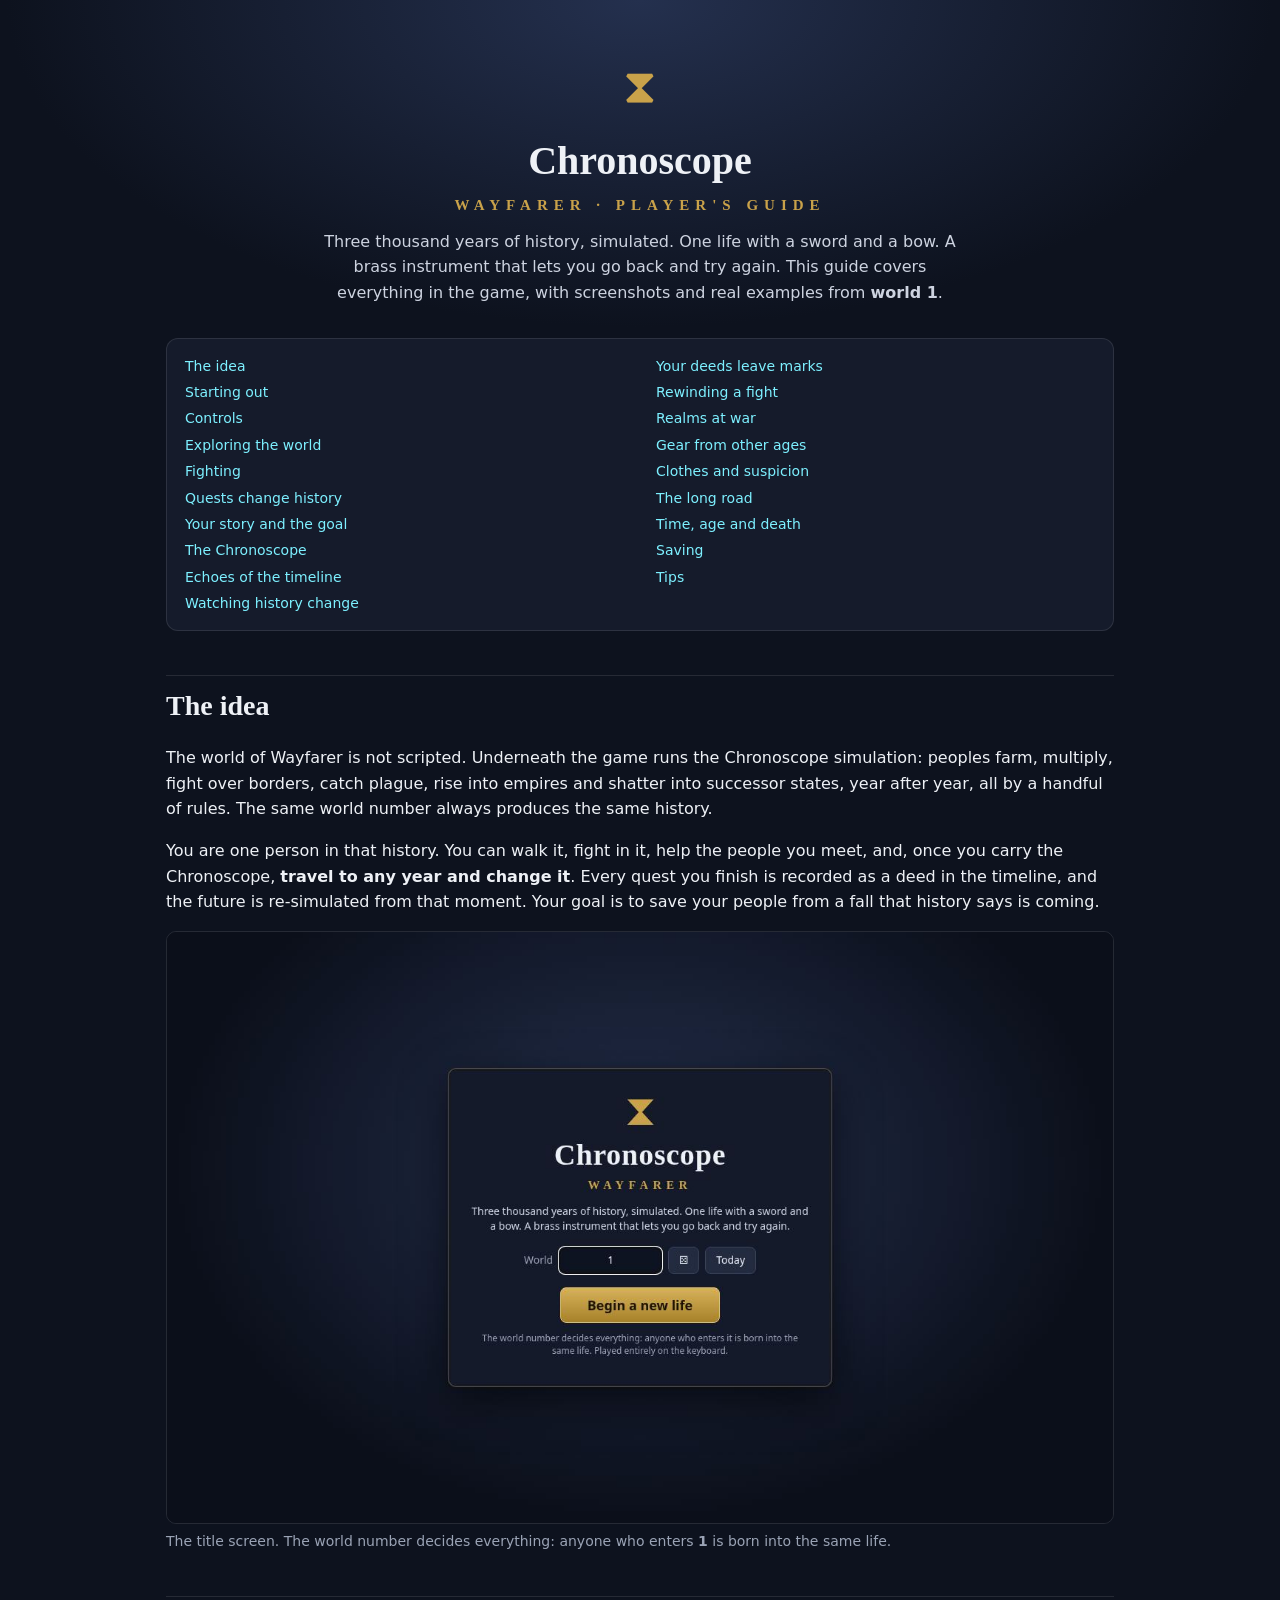
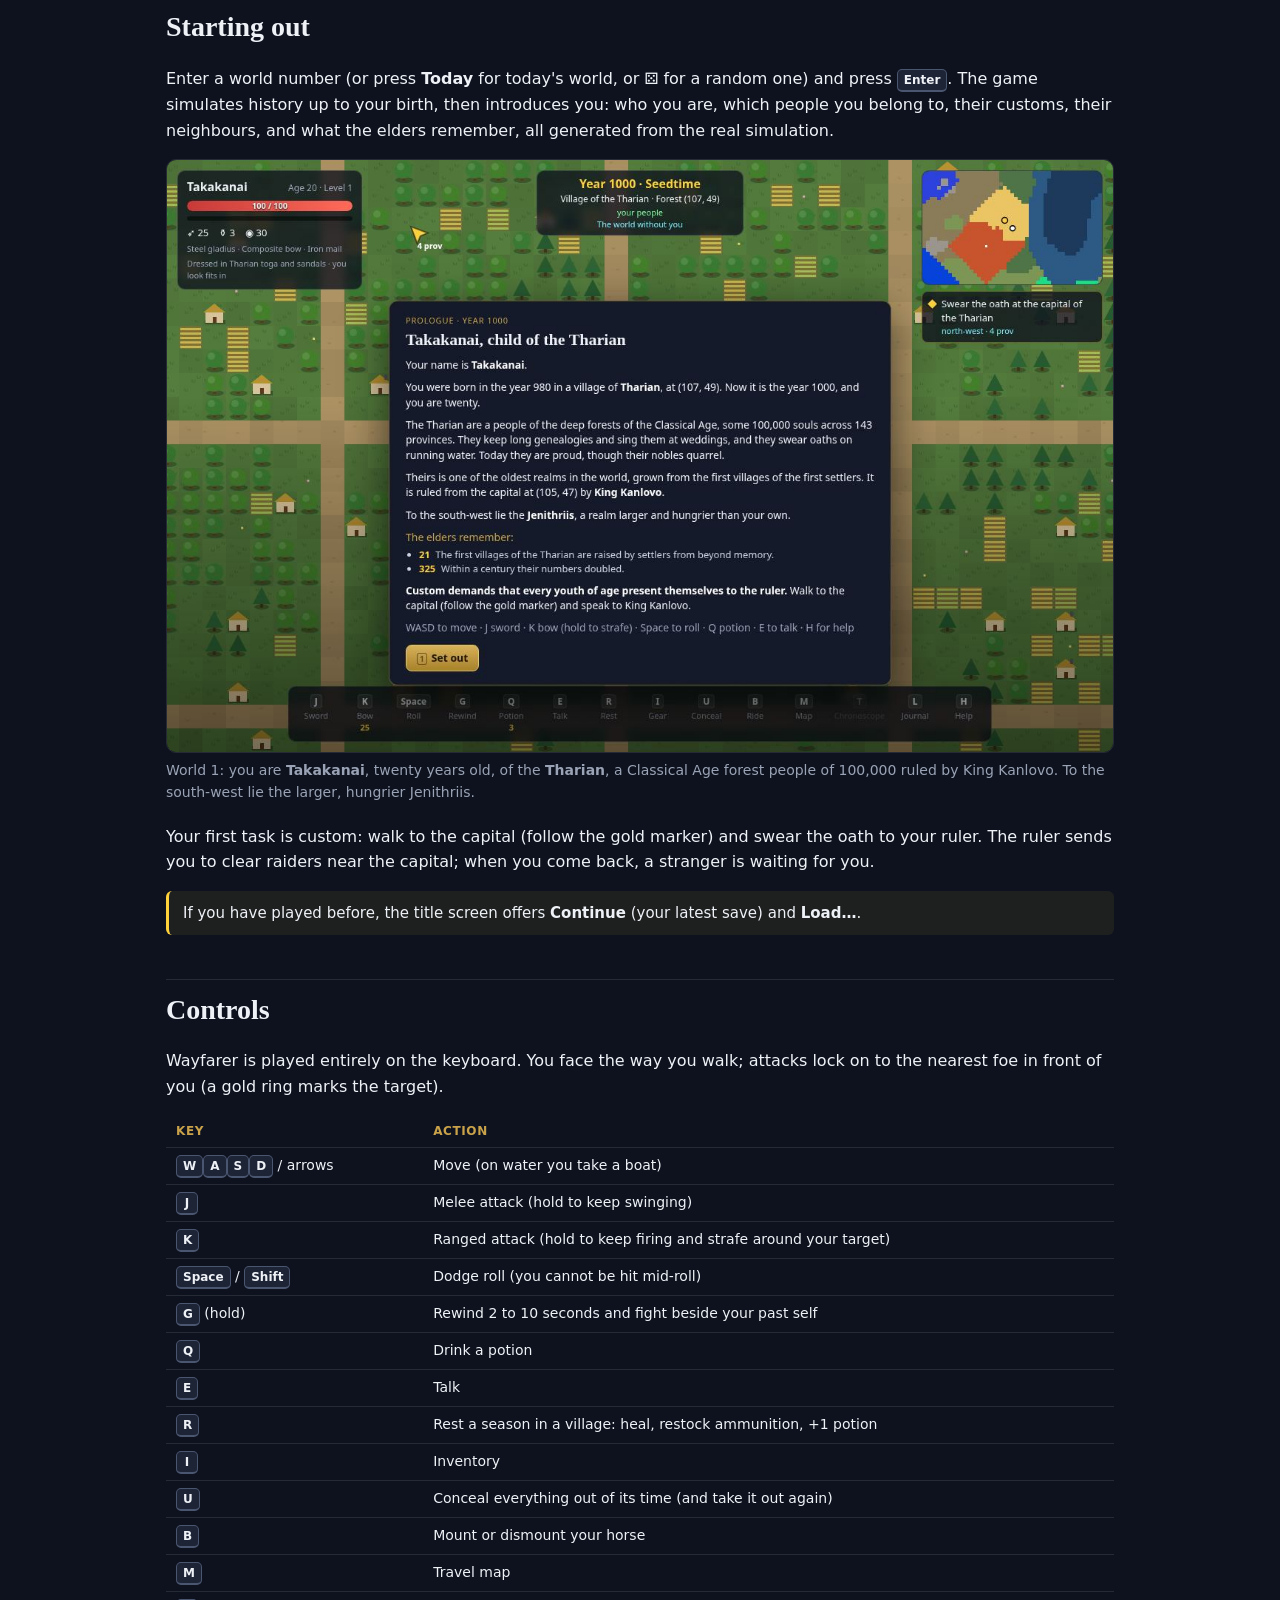
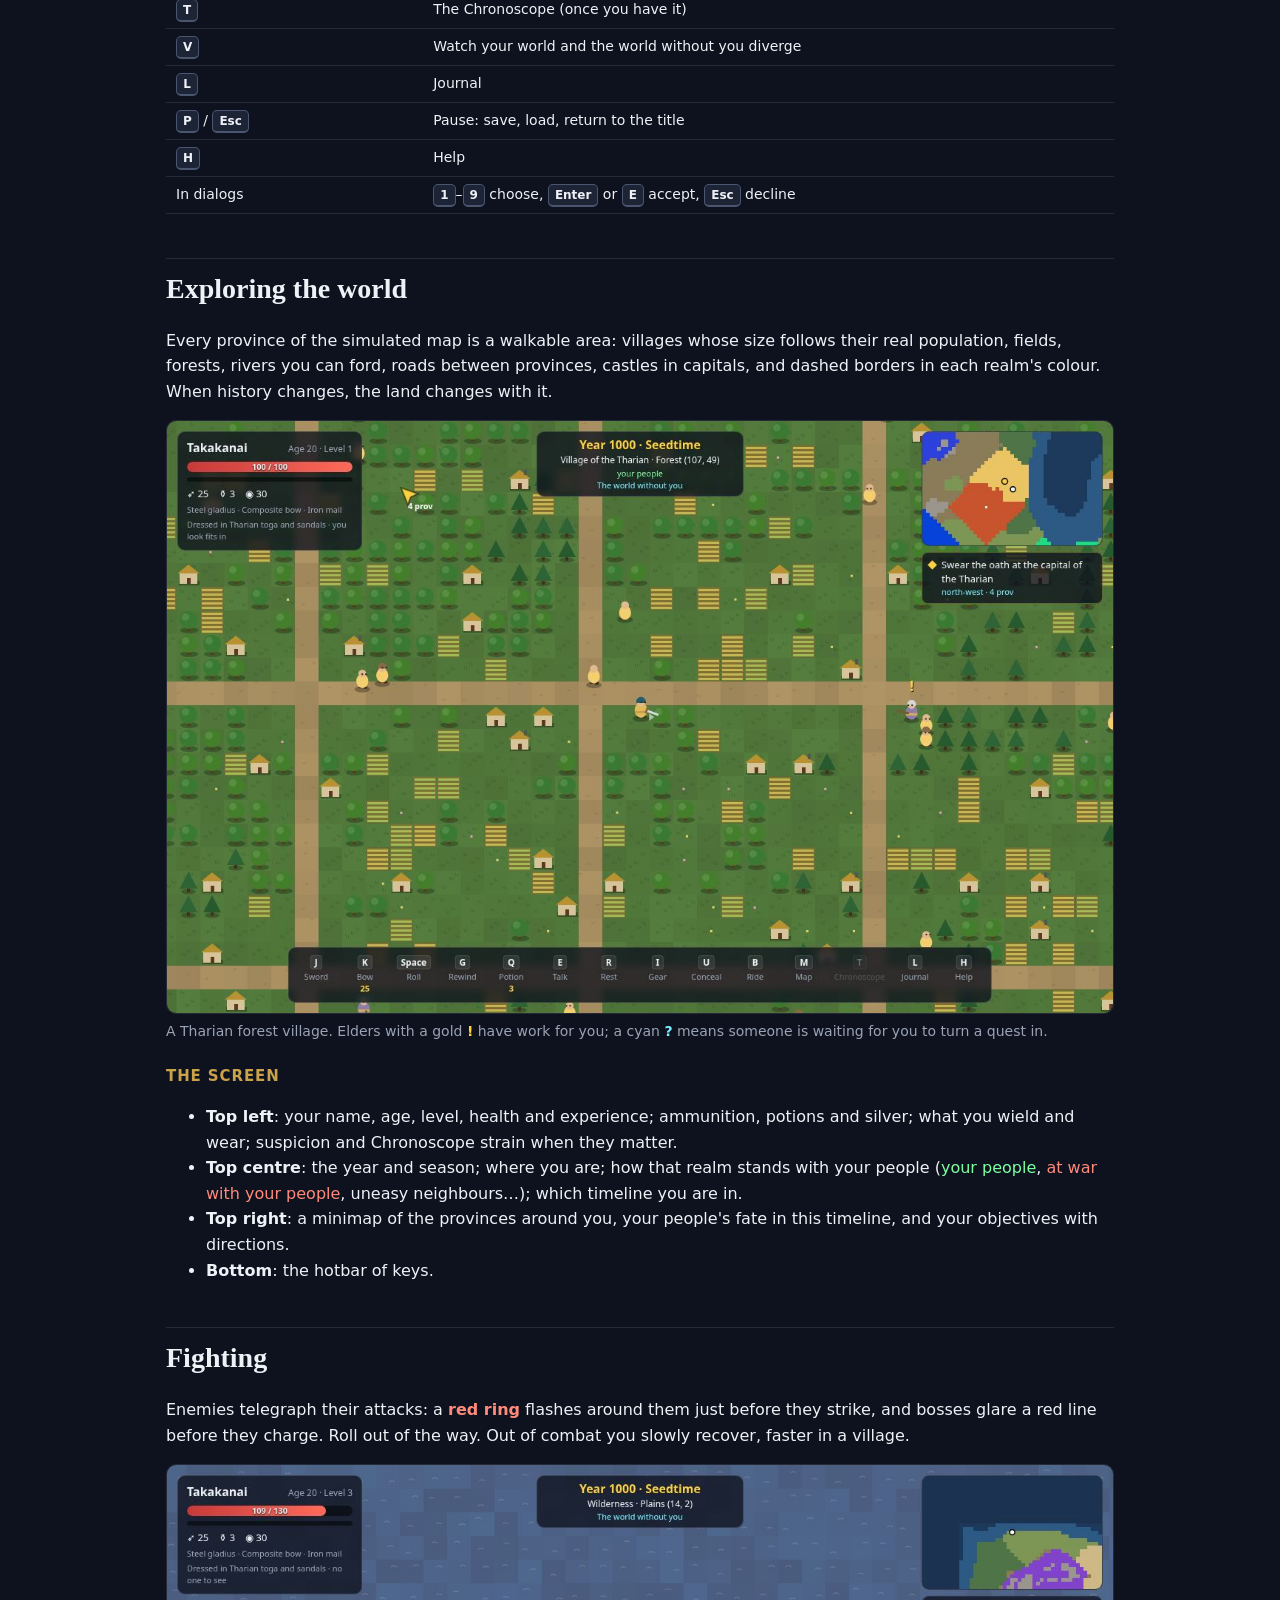
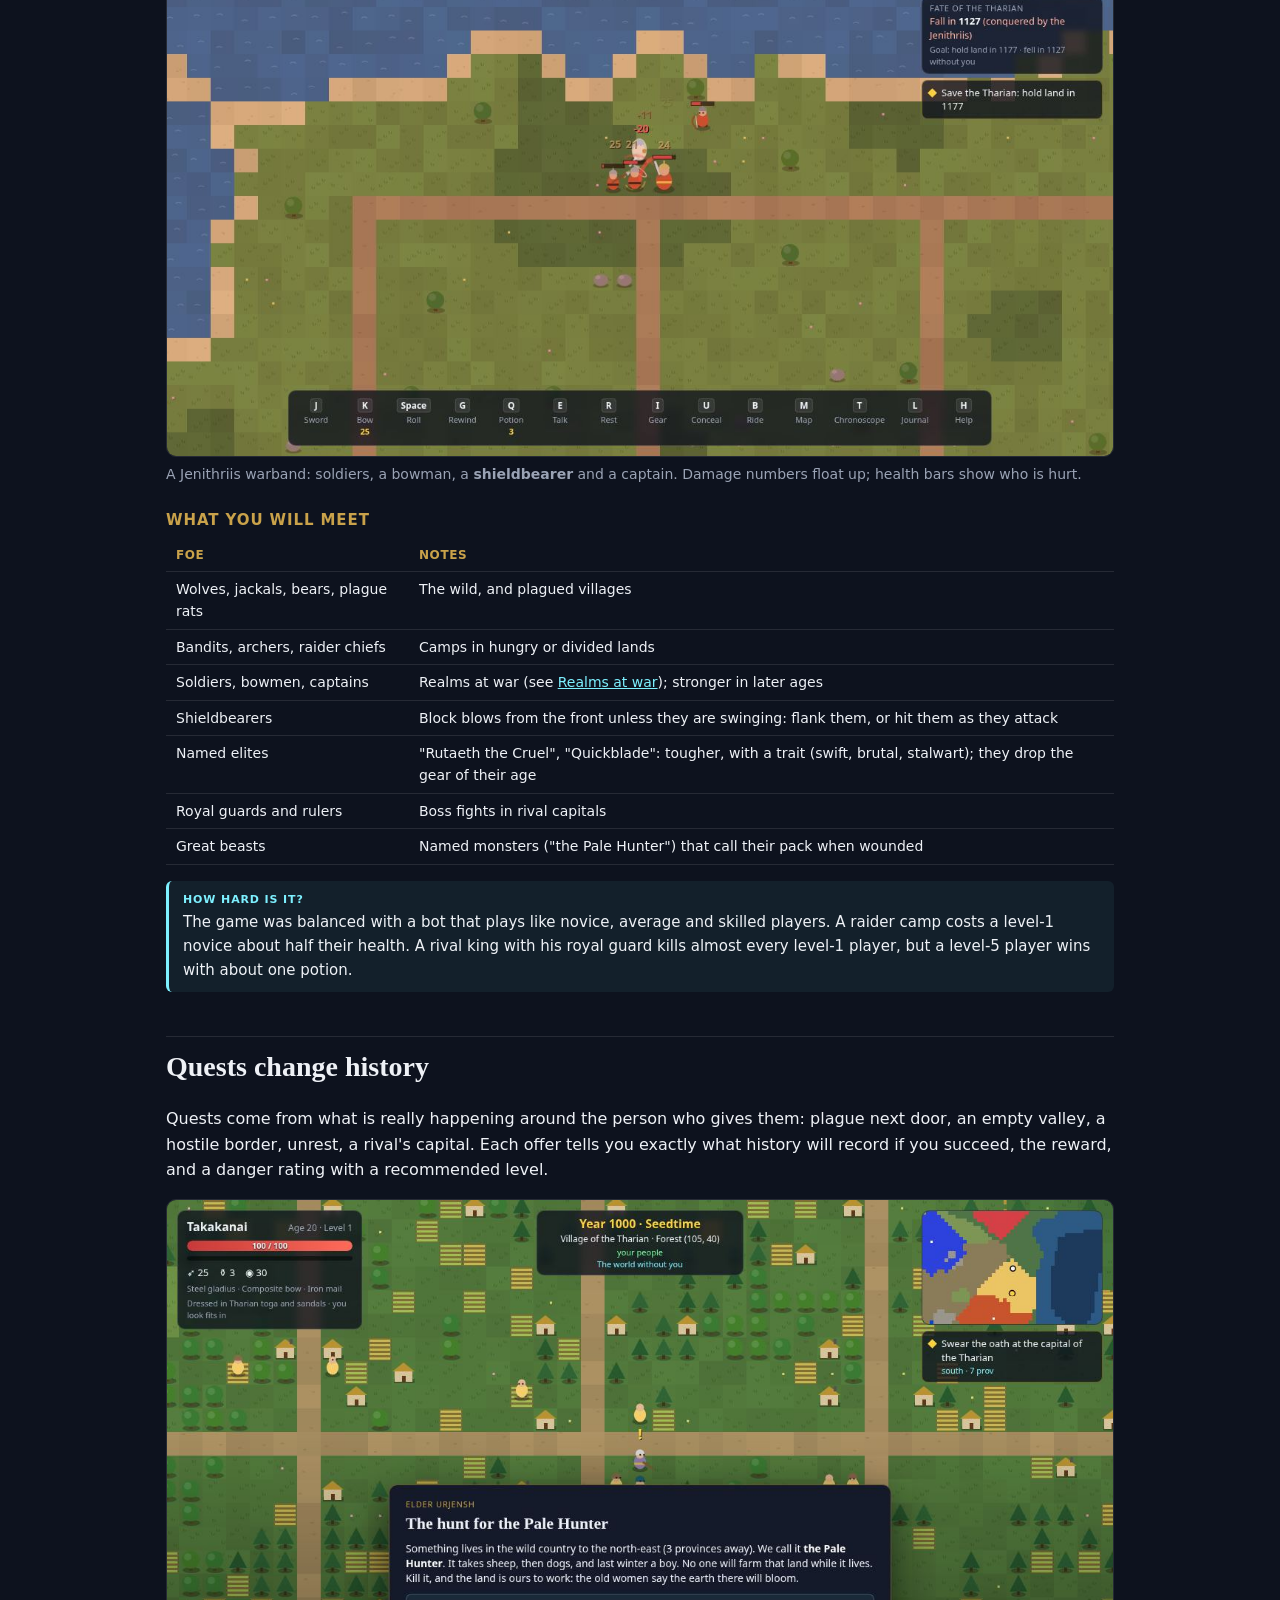
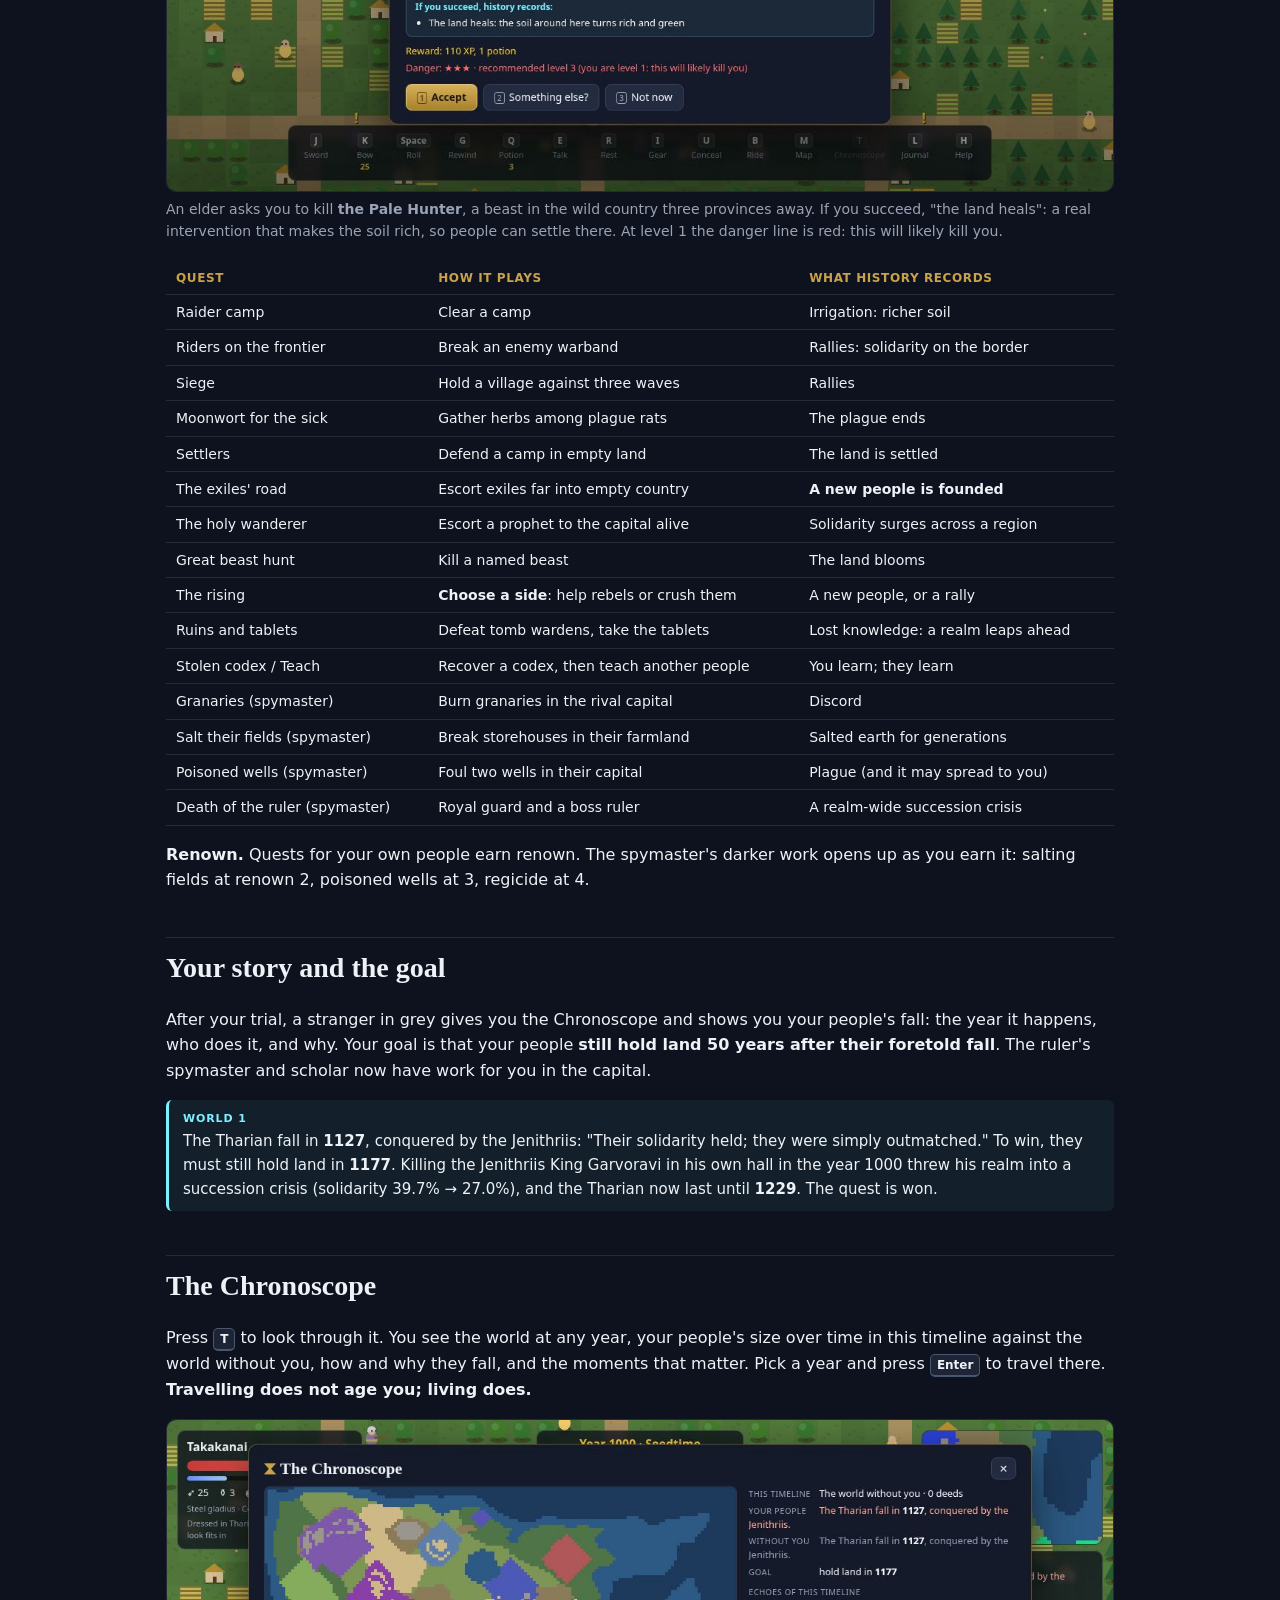
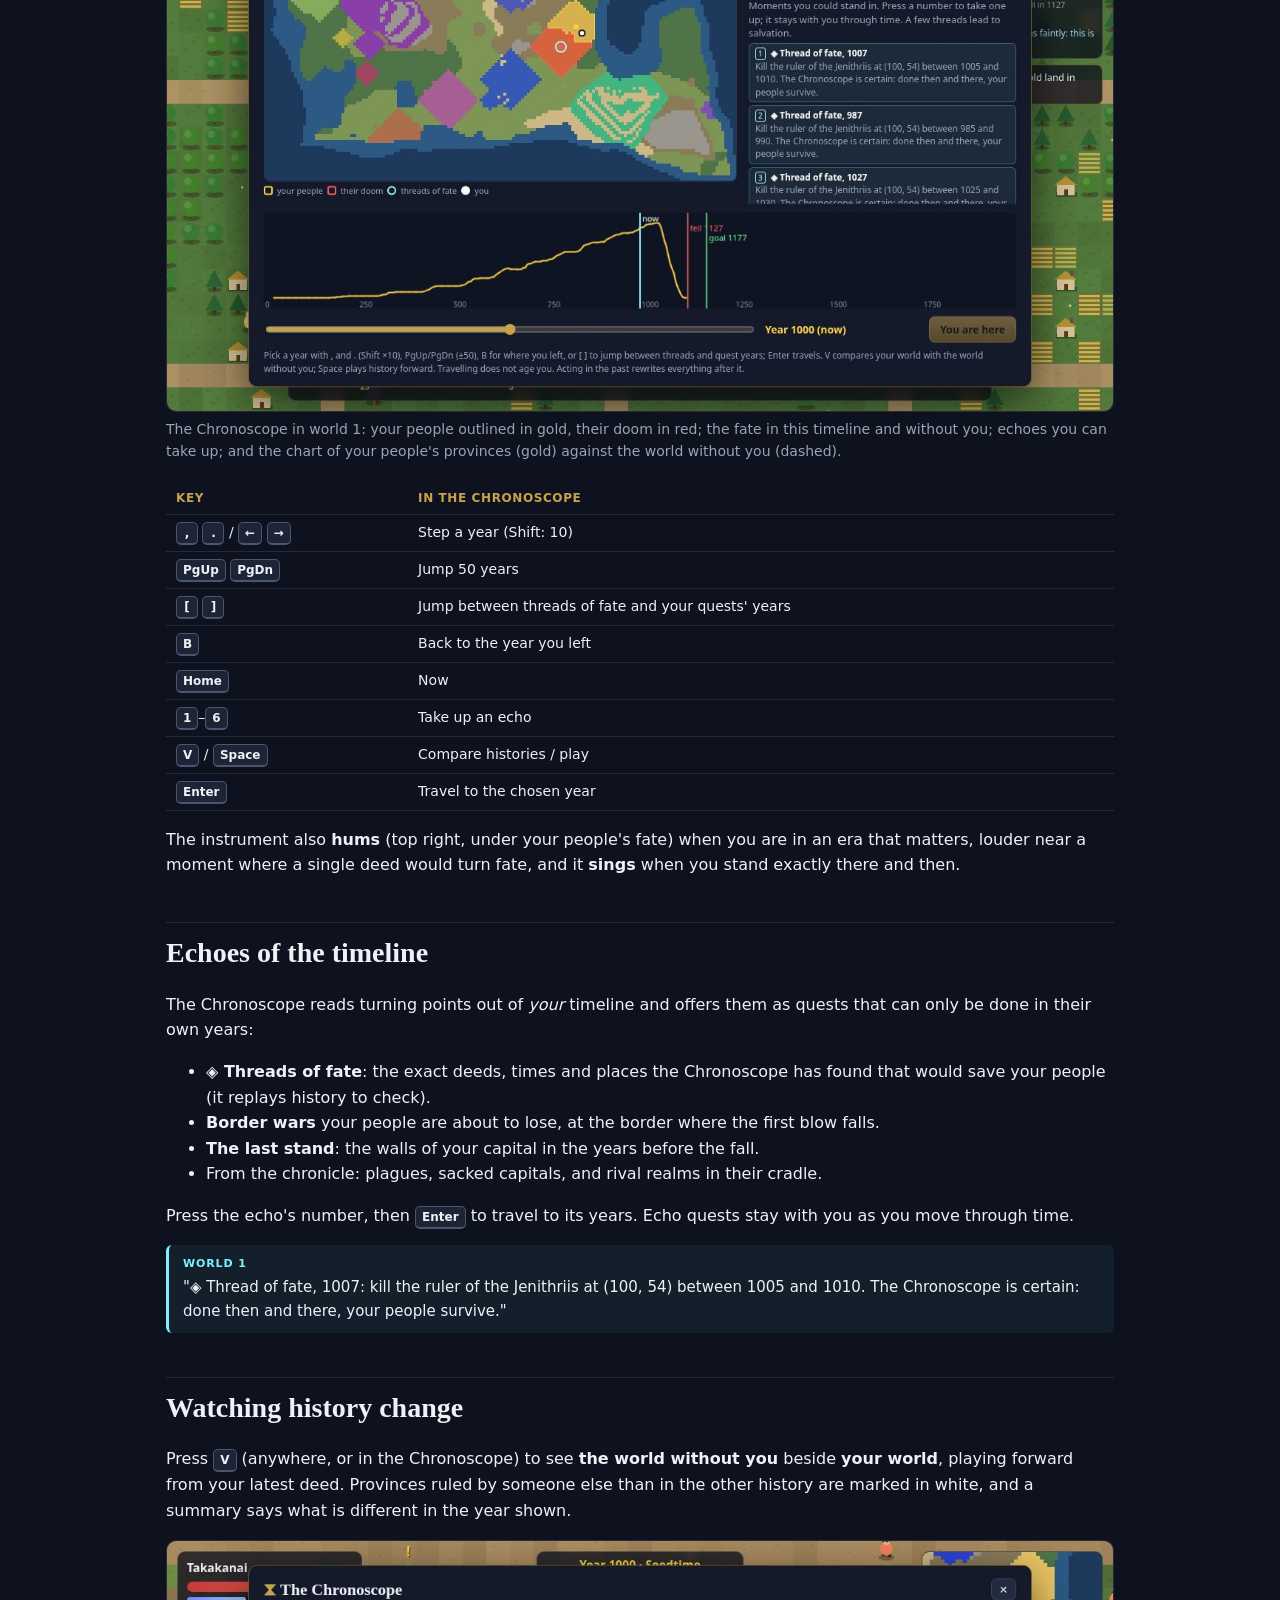
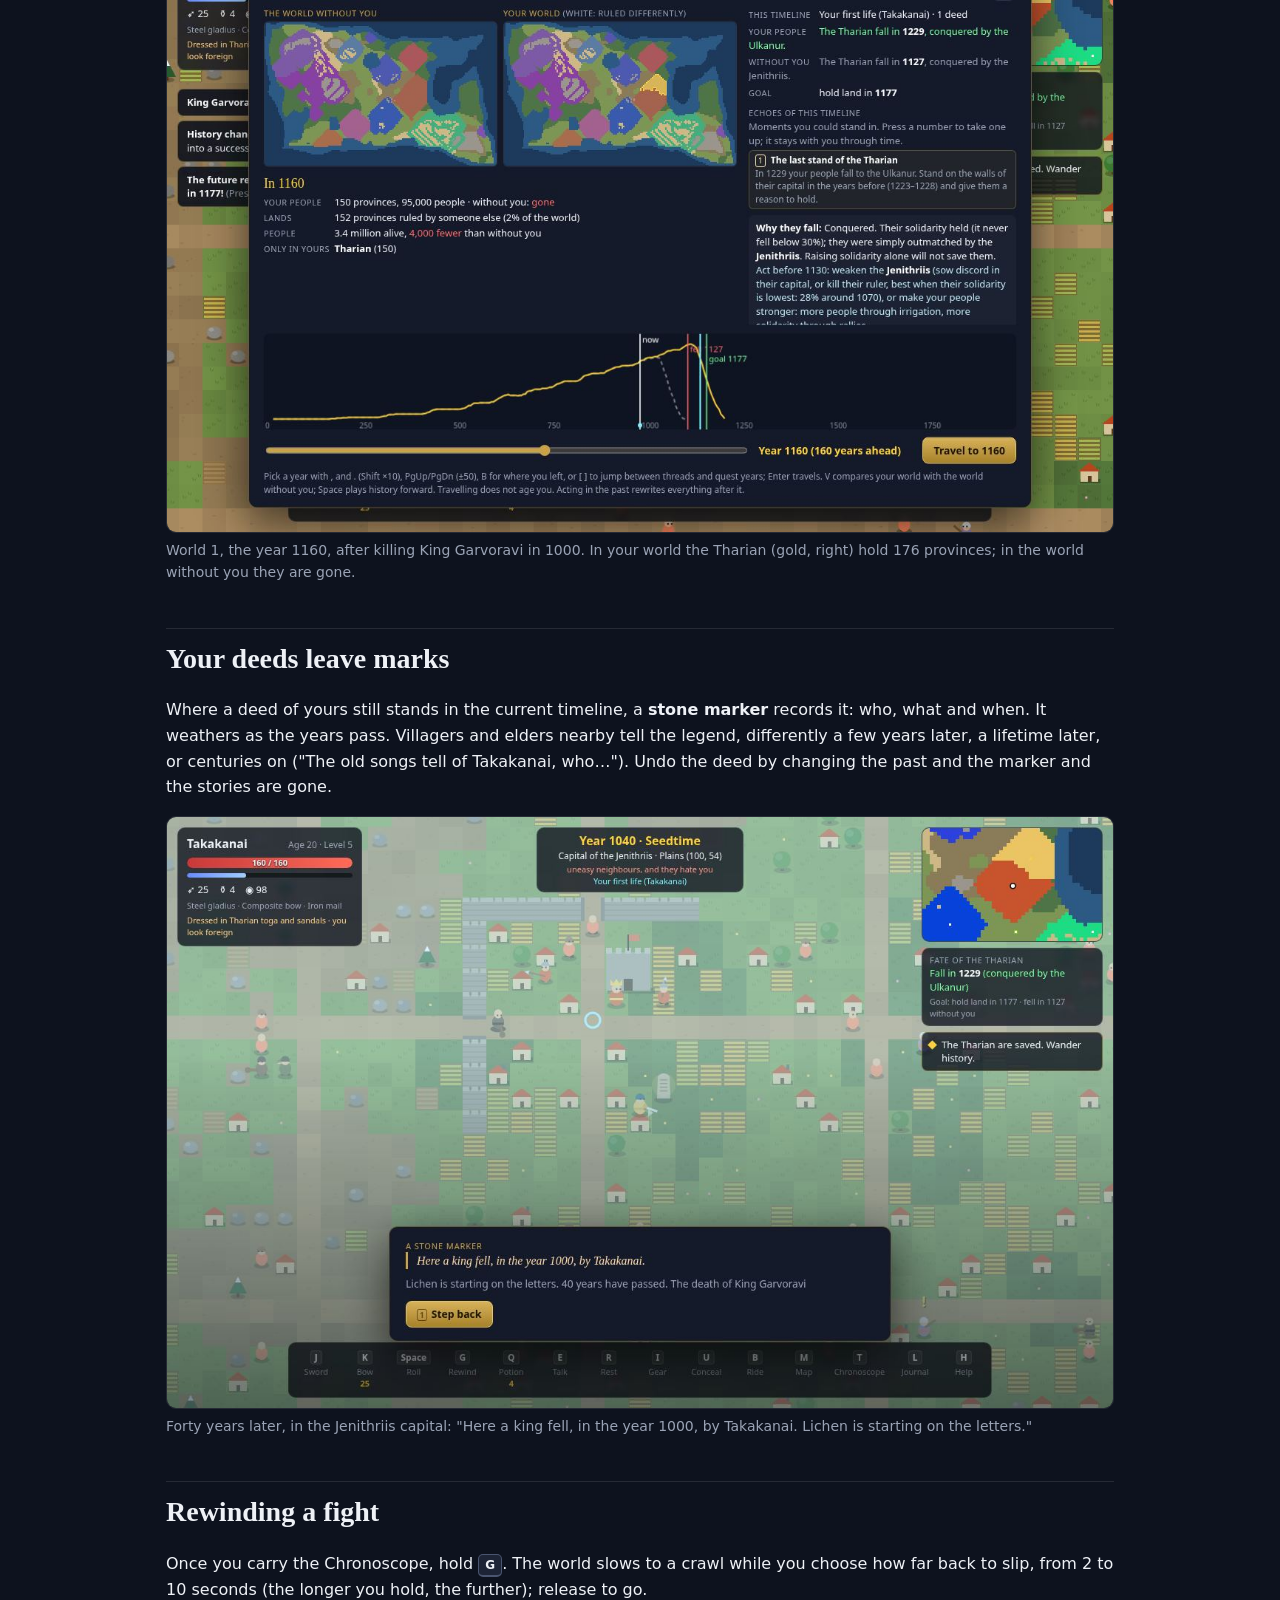
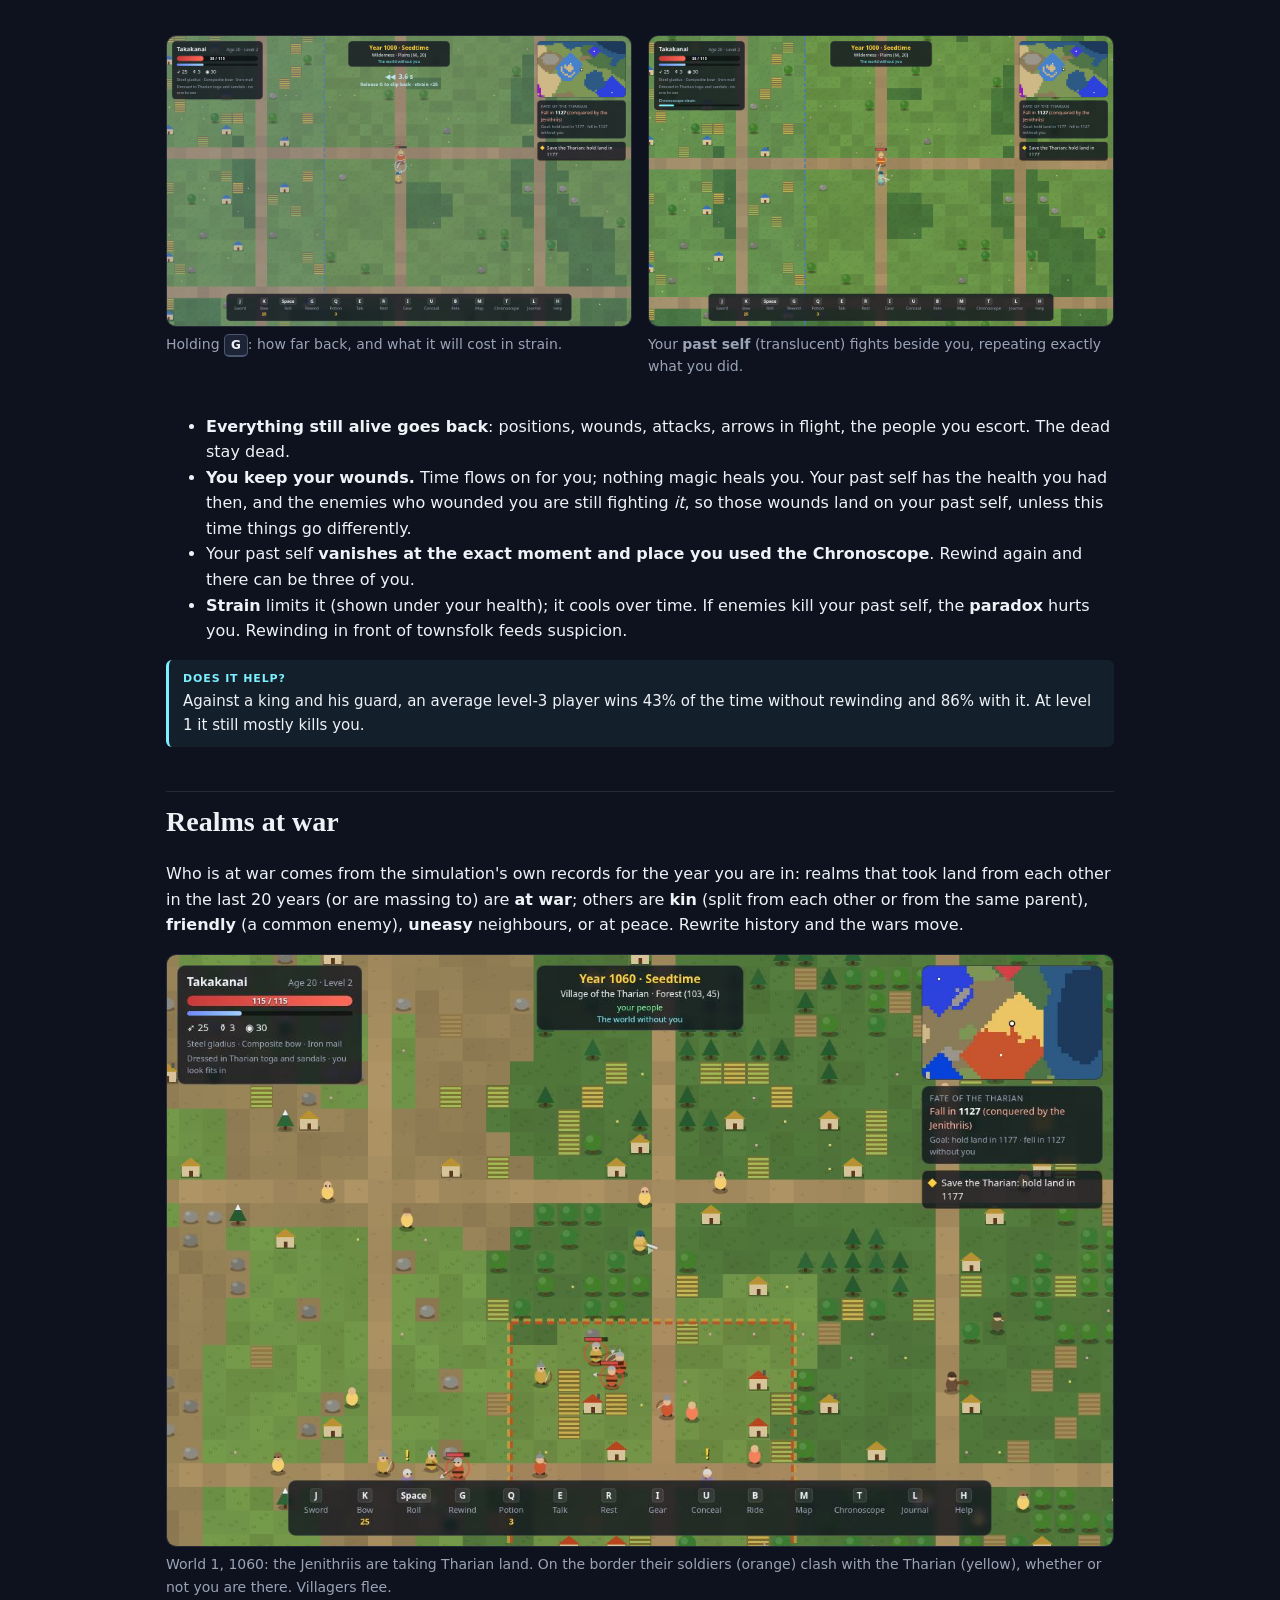
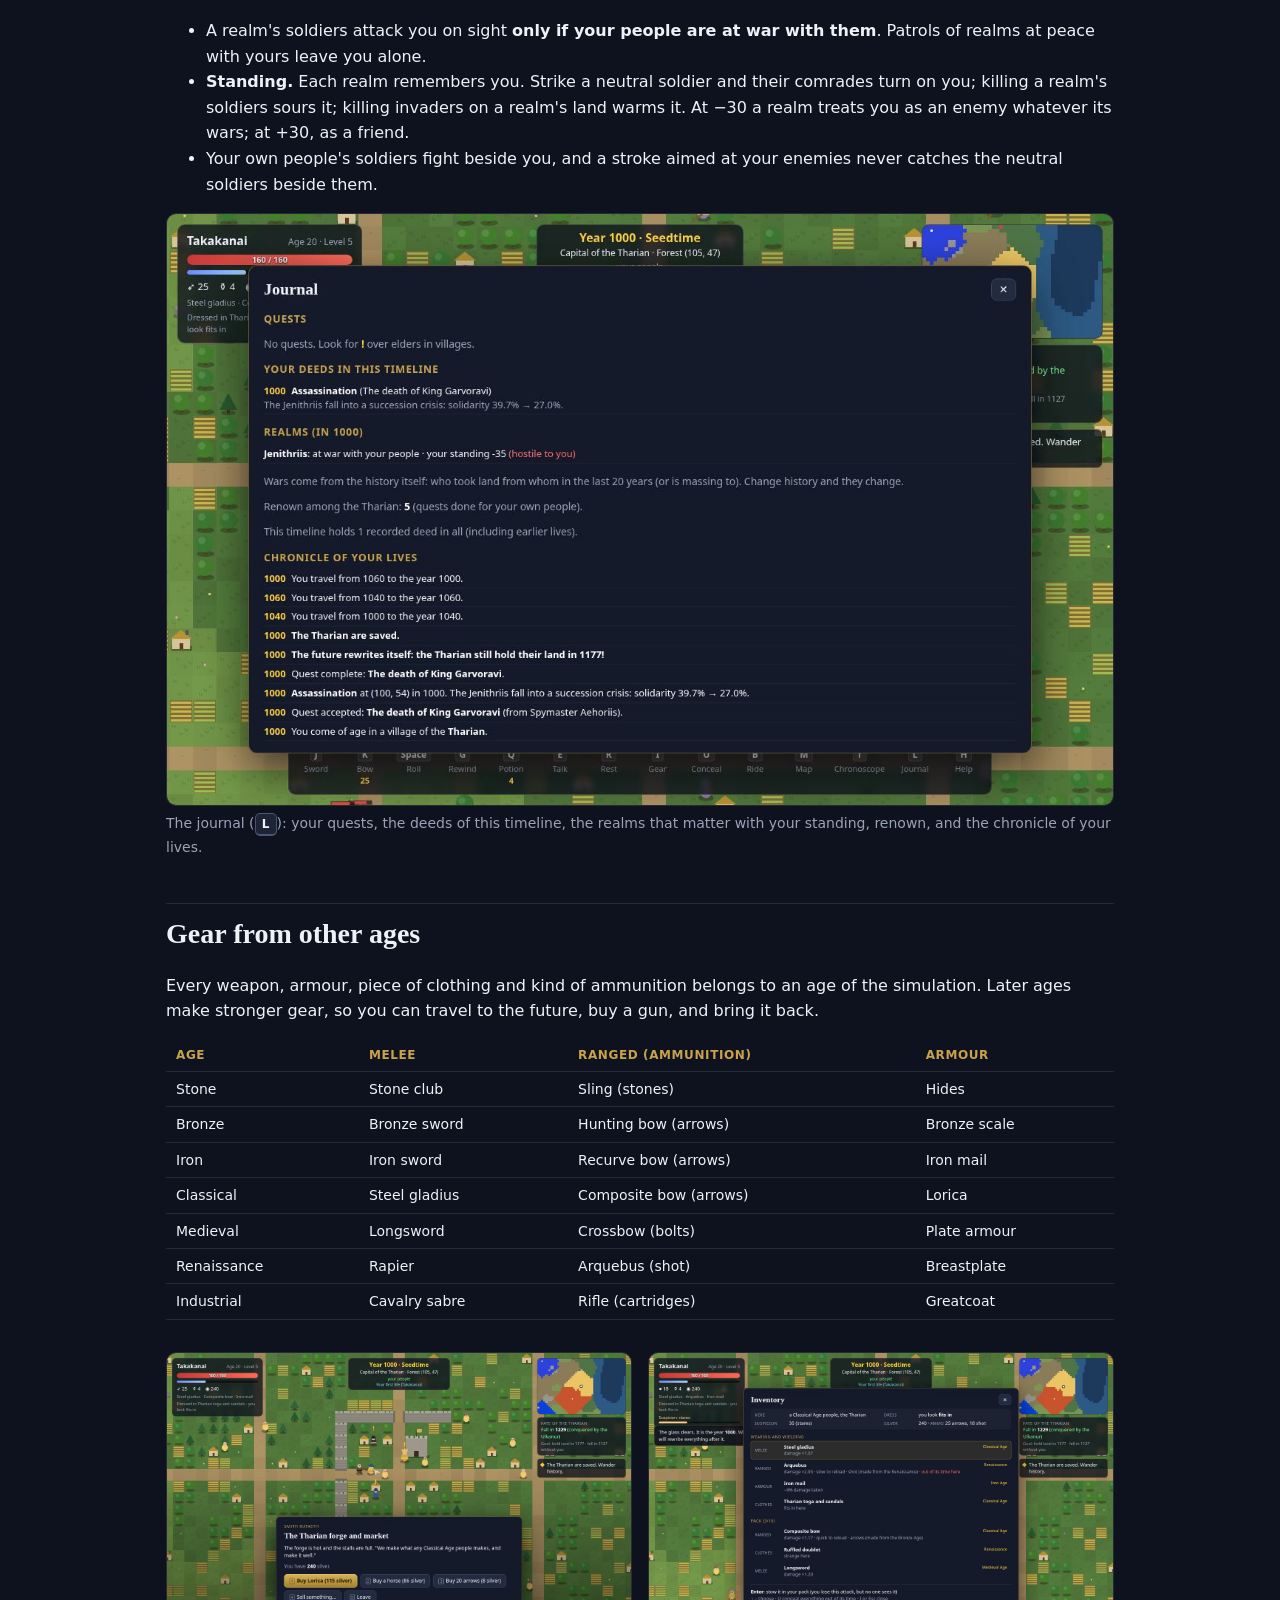
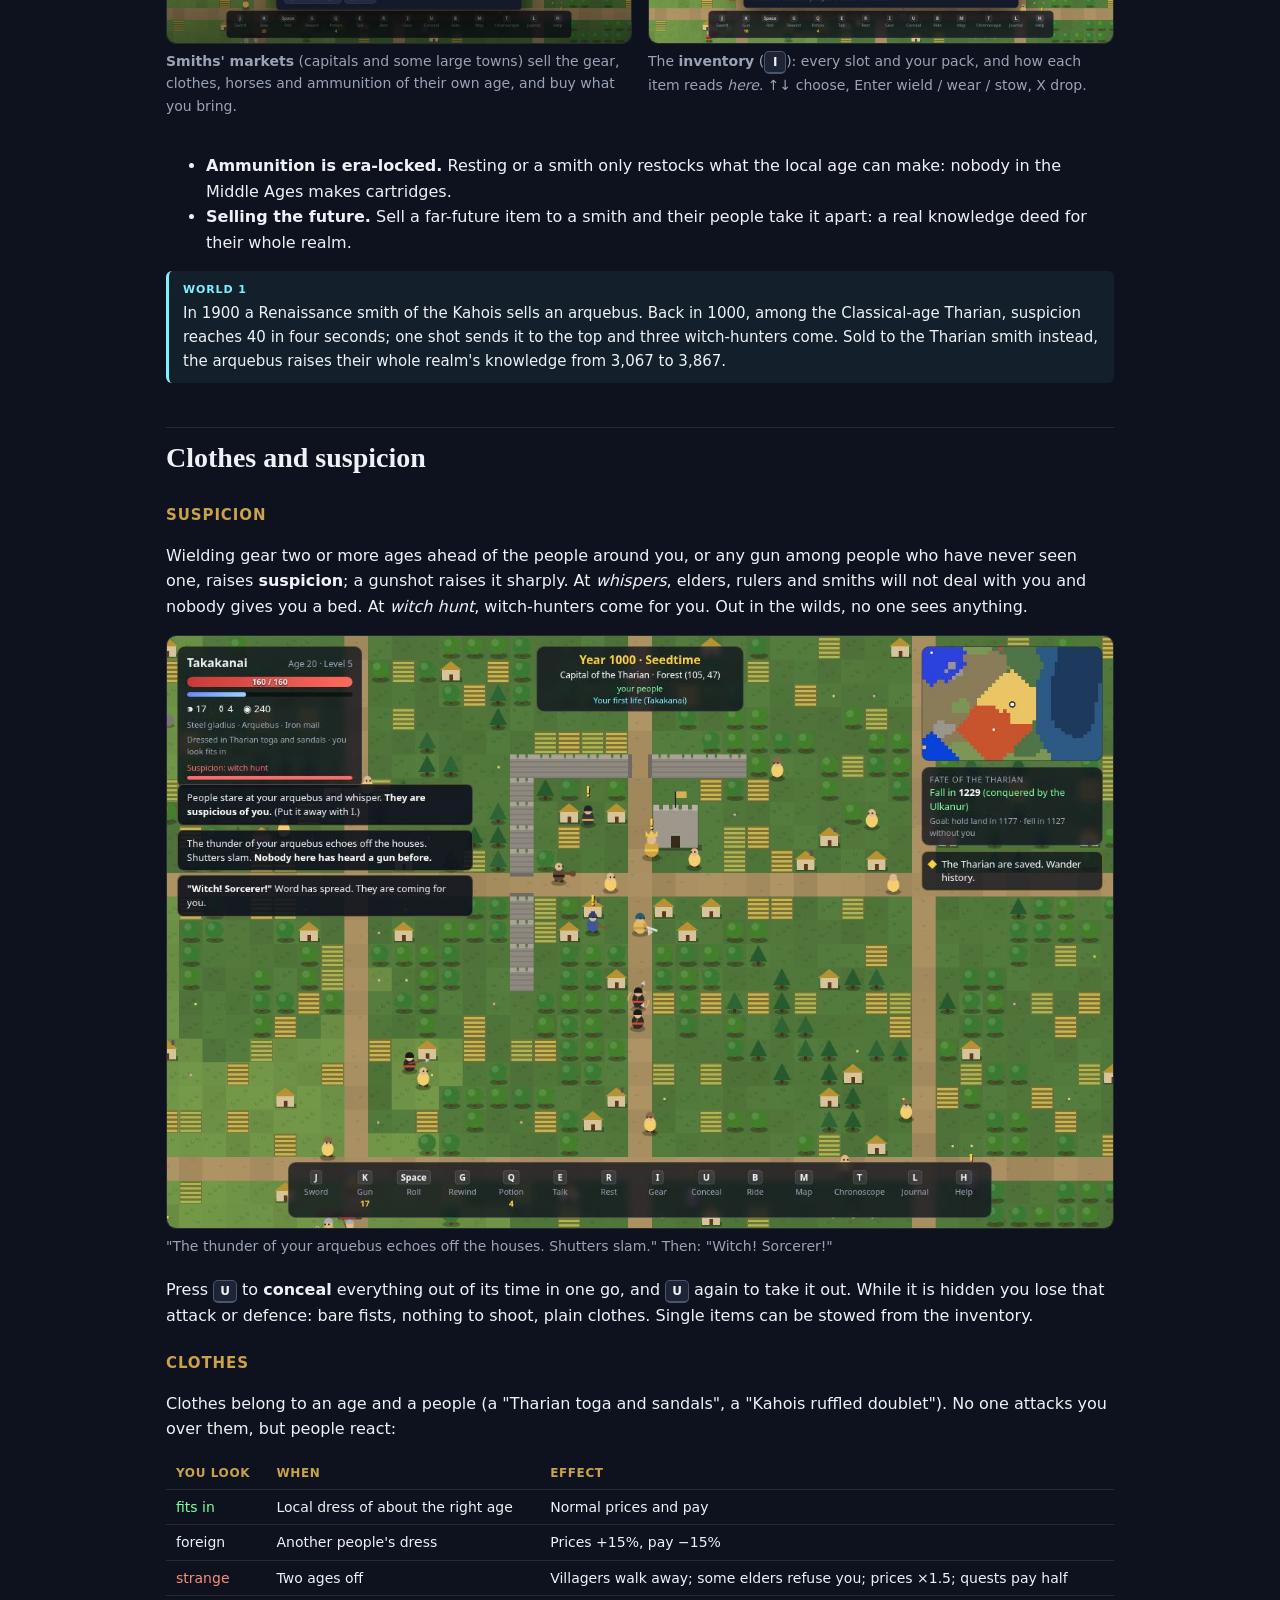
==== guide.html @ bd51c3b7 "Add an illustrated player's guide guide.html covers everything in the game: controls, exploring, com" ====
<!doctype html>
<html lang="en">
<head>
  <meta charset="utf-8">
  <meta name="viewport" content="width=device-width, initial-scale=1">
  <title>Wayfarer Player's Guide</title>
  <meta name="description" content="How to play Chronoscope: Wayfarer, an action RPG in a simulated history you can travel through and rewrite.">
  <style>
    :root { --ink: #eef1f6; --muted: #9aa3b5; --gold: #ffd23c; --accent: #c9a24a; --cyan: #7df0ff; --red: #ff8a7a; --green: #7dffa0; --bg: #0d121e; --card: #151b2b; --line: rgba(255, 255, 255, 0.1); }
    * { box-sizing: border-box; }
    body { margin: 0; background: var(--bg); color: var(--ink); font: 16px/1.6 system-ui, -apple-system, "Segoe UI", sans-serif; }
    a { color: var(--cyan); }
    header.hero { padding: 48px 16px 24px; text-align: center; background: radial-gradient(ellipse at 50% 0%, #24304e 0%, var(--bg) 70%); }
    header.hero .glyph { font-size: 48px; color: var(--accent); }
    header.hero h1 { font-family: Georgia, serif; font-size: 40px; margin: 4px 0; }
    header.hero h1 span { display: block; font-size: 15px; letter-spacing: 0.4em; text-transform: uppercase; color: var(--accent); }
    header.hero p { max-width: 640px; margin: 12px auto 0; color: #cdd3e0; }
    .wrap { max-width: 980px; margin: 0 auto; padding: 0 16px 64px; }
    nav.toc { background: var(--card); border: 1px solid var(--line); border-radius: 12px; padding: 14px 18px; margin: 8px 0 28px; columns: 2; column-gap: 32px; font-size: 14px; }
    nav.toc a { display: block; padding: 2px 0; text-decoration: none; }
    nav.toc a:hover { text-decoration: underline; }
    h2 { font-family: Georgia, serif; font-size: 28px; margin: 44px 0 8px; padding-top: 8px; border-top: 1px solid var(--line); }
    h3 { color: var(--accent); font-size: 15px; text-transform: uppercase; letter-spacing: 0.06em; margin: 22px 0 6px; }
    figure { margin: 16px 0 20px; }
    figure img { display: block; width: 100%; height: auto; border-radius: 10px; border: 1px solid var(--line); }
    figcaption { font-size: 14px; color: var(--muted); margin-top: 6px; }
    .two { display: grid; grid-template-columns: 1fr 1fr; gap: 16px; }
    table { border-collapse: collapse; width: 100%; font-size: 14px; margin: 8px 0 16px; }
    th, td { text-align: left; padding: 6px 10px; border-bottom: 1px solid var(--line); vertical-align: top; }
    th { color: var(--accent); font-weight: 600; font-size: 12px; text-transform: uppercase; letter-spacing: 0.05em; }
    kbd { display: inline-block; min-width: 22px; padding: 1px 6px; border: 1px solid #4a5570; border-bottom-width: 2px; border-radius: 5px; background: #1d2436; font: 600 12px/1.5 system-ui, sans-serif; text-align: center; color: var(--ink); }
    .example { background: rgba(125, 240, 255, 0.06); border-left: 3px solid var(--cyan); border-radius: 6px; padding: 10px 14px; margin: 14px 0; font-size: 15px; }
    .example b.k { color: var(--cyan); text-transform: uppercase; font-size: 11px; letter-spacing: 0.08em; display: block; margin-bottom: 2px; }
    .tip { background: rgba(255, 210, 60, 0.07); border-left: 3px solid var(--gold); border-radius: 6px; padding: 10px 14px; margin: 14px 0; font-size: 15px; }
    .warn { background: rgba(255, 138, 122, 0.08); border-left: 3px solid var(--red); border-radius: 6px; padding: 10px 14px; margin: 14px 0; font-size: 15px; }
    .muted { color: var(--muted); }
    .pill { display: inline-block; padding: 0 8px; border-radius: 999px; font-size: 12px; border: 1px solid var(--line); }
    .good { color: var(--green); } .bad { color: var(--red); } .gold { color: var(--gold); }
    footer { text-align: center; color: var(--muted); font-size: 13px; padding: 24px 16px 40px; }
    @media (max-width: 720px) {
      nav.toc { columns: 1; }
      .two { grid-template-columns: 1fr; }
      header.hero h1 { font-size: 32px; }
      table { display: block; overflow-x: auto; }
    }
  </style>
</head>
<body>
  <header class="hero">
    <div class="glyph">⧗</div>
    <h1>Chronoscope<span>Wayfarer · Player's Guide</span></h1>
    <p>Three thousand years of history, simulated. One life with a sword and a bow. A brass instrument that lets you go back and try again. This guide covers everything in the game, with screenshots and real examples from <b>world 1</b>.</p>
  </header>

  <div class="wrap">
    <nav class="toc" aria-label="Contents">
      <a href="#idea">The idea</a>
      <a href="#start">Starting out</a>
      <a href="#controls">Controls</a>
      <a href="#world">Exploring the world</a>
      <a href="#combat">Fighting</a>
      <a href="#quests">Quests change history</a>
      <a href="#story">Your story and the goal</a>
      <a href="#scope">The Chronoscope</a>
      <a href="#echoes">Echoes of the timeline</a>
      <a href="#compare">Watching history change</a>
      <a href="#marks">Your deeds leave marks</a>
      <a href="#rewind">Rewinding a fight</a>
      <a href="#realms">Realms at war</a>
      <a href="#gear">Gear from other ages</a>
      <a href="#dress">Clothes and suspicion</a>
      <a href="#travel">The long road</a>
      <a href="#time">Time, age and death</a>
      <a href="#saving">Saving</a>
      <a href="#tips">Tips</a>
    </nav>

    <section id="idea">
      <h2>The idea</h2>
      <p>The world of Wayfarer is not scripted. Underneath the game runs the Chronoscope simulation: peoples farm, multiply, fight over borders, catch plague, rise into empires and shatter into successor states, year after year, all by a handful of rules. The same world number always produces the same history.</p>
      <p>You are one person in that history. You can walk it, fight in it, help the people you meet, and, once you carry the Chronoscope, <b>travel to any year and change it</b>. Every quest you finish is recorded as a deed in the timeline, and the future is re-simulated from that moment. Your goal is to save your people from a fall that history says is coming.</p>
      <figure><img src="guide/title.jpg" alt="The title screen with a world number box and a Begin button" loading="lazy"><figcaption>The title screen. The world number decides everything: anyone who enters <b>1</b> is born into the same life.</figcaption></figure>
    </section>

    <section id="start">
      <h2>Starting out</h2>
      <p>Enter a world number (or press <b>Today</b> for today's world, or ⚄ for a random one) and press <kbd>Enter</kbd>. The game simulates history up to your birth, then introduces you: who you are, which people you belong to, their customs, their neighbours, and what the elders remember, all generated from the real simulation.</p>
      <figure><img src="guide/prologue.jpg" alt="The prologue dialog: Takakanai, child of the Tharian" loading="lazy"><figcaption>World 1: you are <b>Takakanai</b>, twenty years old, of the <b>Tharian</b>, a Classical Age forest people of 100,000 ruled by King Kanlovo. To the south-west lie the larger, hungrier Jenithriis.</figcaption></figure>
      <p>Your first task is custom: walk to the capital (follow the gold marker) and swear the oath to your ruler. The ruler sends you to clear raiders near the capital; when you come back, a stranger is waiting for you.</p>
      <div class="tip">If you have played before, the title screen offers <b>Continue</b> (your latest save) and <b>Load…</b>.</div>
    </section>

    <section id="controls">
      <h2>Controls</h2>
      <p>Wayfarer is played entirely on the keyboard. You face the way you walk; attacks lock on to the nearest foe in front of you (a gold ring marks the target).</p>
      <table>
        <tr><th>Key</th><th>Action</th></tr>
        <tr><td><kbd>W</kbd><kbd>A</kbd><kbd>S</kbd><kbd>D</kbd> / arrows</td><td>Move (on water you take a boat)</td></tr>
        <tr><td><kbd>J</kbd></td><td>Melee attack (hold to keep swinging)</td></tr>
        <tr><td><kbd>K</kbd></td><td>Ranged attack (hold to keep firing and strafe around your target)</td></tr>
        <tr><td><kbd>Space</kbd> / <kbd>Shift</kbd></td><td>Dodge roll (you cannot be hit mid-roll)</td></tr>
        <tr><td><kbd>G</kbd> (hold)</td><td>Rewind 2 to 10 seconds and fight beside your past self</td></tr>
        <tr><td><kbd>Q</kbd></td><td>Drink a potion</td></tr>
        <tr><td><kbd>E</kbd></td><td>Talk</td></tr>
        <tr><td><kbd>R</kbd></td><td>Rest a season in a village: heal, restock ammunition, +1 potion</td></tr>
        <tr><td><kbd>I</kbd></td><td>Inventory</td></tr>
        <tr><td><kbd>U</kbd></td><td>Conceal everything out of its time (and take it out again)</td></tr>
        <tr><td><kbd>B</kbd></td><td>Mount or dismount your horse</td></tr>
        <tr><td><kbd>M</kbd></td><td>Travel map</td></tr>
        <tr><td><kbd>T</kbd></td><td>The Chronoscope (once you have it)</td></tr>
        <tr><td><kbd>V</kbd></td><td>Watch your world and the world without you diverge</td></tr>
        <tr><td><kbd>L</kbd></td><td>Journal</td></tr>
        <tr><td><kbd>P</kbd> / <kbd>Esc</kbd></td><td>Pause: save, load, return to the title</td></tr>
        <tr><td><kbd>H</kbd></td><td>Help</td></tr>
        <tr><td>In dialogs</td><td><kbd>1</kbd>–<kbd>9</kbd> choose, <kbd>Enter</kbd> or <kbd>E</kbd> accept, <kbd>Esc</kbd> decline</td></tr>
      </table>
    </section>

    <section id="world">
      <h2>Exploring the world</h2>
      <p>Every province of the simulated map is a walkable area: villages whose size follows their real population, fields, forests, rivers you can ford, roads between provinces, castles in capitals, and dashed borders in each realm's colour. When history changes, the land changes with it.</p>
      <figure><img src="guide/explore.jpg" alt="A Tharian village with houses, fields, villagers and an elder marked with an exclamation point" loading="lazy"><figcaption>A Tharian forest village. Elders with a gold <b class="gold">!</b> have work for you; a cyan <b style="color:#7df0ff">?</b> means someone is waiting for you to turn a quest in.</figcaption></figure>
      <h3>The screen</h3>
      <ul>
        <li><b>Top left</b>: your name, age, level, health and experience; ammunition, potions and silver; what you wield and wear; suspicion and Chronoscope strain when they matter.</li>
        <li><b>Top centre</b>: the year and season; where you are; how that realm stands with your people (<span class="good">your people</span>, <span class="bad">at war with your people</span>, uneasy neighbours…); which timeline you are in.</li>
        <li><b>Top right</b>: a minimap of the provinces around you, your people's fate in this timeline, and your objectives with directions.</li>
        <li><b>Bottom</b>: the hotbar of keys.</li>
      </ul>
    </section>

    <section id="combat">
      <h2>Fighting</h2>
      <p>Enemies telegraph their attacks: a <b class="bad">red ring</b> flashes around them just before they strike, and bosses glare a red line before they charge. Roll out of the way. Out of combat you slowly recover, faster in a village.</p>
      <figure><img src="guide/combat.jpg" alt="The player fighting a warband of soldiers, a shieldbearer, a bowman and a captain" loading="lazy"><figcaption>A Jenithriis warband: soldiers, a bowman, a <b>shieldbearer</b> and a captain. Damage numbers float up; health bars show who is hurt.</figcaption></figure>
      <h3>What you will meet</h3>
      <table>
        <tr><th>Foe</th><th>Notes</th></tr>
        <tr><td>Wolves, jackals, bears, plague rats</td><td>The wild, and plagued villages</td></tr>
        <tr><td>Bandits, archers, raider chiefs</td><td>Camps in hungry or divided lands</td></tr>
        <tr><td>Soldiers, bowmen, captains</td><td>Realms at war (see <a href="#realms">Realms at war</a>); stronger in later ages</td></tr>
        <tr><td>Shieldbearers</td><td>Block blows from the front unless they are swinging: flank them, or hit them as they attack</td></tr>
        <tr><td>Named elites</td><td>"Rutaeth the Cruel", "Quickblade": tougher, with a trait (swift, brutal, stalwart); they drop the gear of their age</td></tr>
        <tr><td>Royal guards and rulers</td><td>Boss fights in rival capitals</td></tr>
        <tr><td>Great beasts</td><td>Named monsters ("the Pale Hunter") that call their pack when wounded</td></tr>
      </table>
      <div class="example"><b class="k">How hard is it?</b>The game was balanced with a bot that plays like novice, average and skilled players. A raider camp costs a level-1 novice about half their health. A rival king with his royal guard kills almost every level-1 player, but a level-5 player wins with about one potion.</div>
    </section>

    <section id="quests">
      <h2>Quests change history</h2>
      <p>Quests come from what is really happening around the person who gives them: plague next door, an empty valley, a hostile border, unrest, a rival's capital. Each offer tells you exactly what history will record if you succeed, the reward, and a danger rating with a recommended level.</p>
      <figure><img src="guide/quest-offer.jpg" alt="An elder's quest offer: The hunt for the Pale Hunter" loading="lazy"><figcaption>An elder asks you to kill <b>the Pale Hunter</b>, a beast in the wild country three provinces away. If you succeed, "the land heals": a real intervention that makes the soil rich, so people can settle there. At level 1 the danger line is red: this will likely kill you.</figcaption></figure>
      <table>
        <tr><th>Quest</th><th>How it plays</th><th>What history records</th></tr>
        <tr><td>Raider camp</td><td>Clear a camp</td><td>Irrigation: richer soil</td></tr>
        <tr><td>Riders on the frontier</td><td>Break an enemy warband</td><td>Rallies: solidarity on the border</td></tr>
        <tr><td>Siege</td><td>Hold a village against three waves</td><td>Rallies</td></tr>
        <tr><td>Moonwort for the sick</td><td>Gather herbs among plague rats</td><td>The plague ends</td></tr>
        <tr><td>Settlers</td><td>Defend a camp in empty land</td><td>The land is settled</td></tr>
        <tr><td>The exiles' road</td><td>Escort exiles far into empty country</td><td><b>A new people is founded</b></td></tr>
        <tr><td>The holy wanderer</td><td>Escort a prophet to the capital alive</td><td>Solidarity surges across a region</td></tr>
        <tr><td>Great beast hunt</td><td>Kill a named beast</td><td>The land blooms</td></tr>
        <tr><td>The rising</td><td><b>Choose a side</b>: help rebels or crush them</td><td>A new people, or a rally</td></tr>
        <tr><td>Ruins and tablets</td><td>Defeat tomb wardens, take the tablets</td><td>Lost knowledge: a realm leaps ahead</td></tr>
        <tr><td>Stolen codex / Teach</td><td>Recover a codex, then teach another people</td><td>You learn; they learn</td></tr>
        <tr><td>Granaries (spymaster)</td><td>Burn granaries in the rival capital</td><td>Discord</td></tr>
        <tr><td>Salt their fields (spymaster)</td><td>Break storehouses in their farmland</td><td>Salted earth for generations</td></tr>
        <tr><td>Poisoned wells (spymaster)</td><td>Foul two wells in their capital</td><td>Plague (and it may spread to you)</td></tr>
        <tr><td>Death of the ruler (spymaster)</td><td>Royal guard and a boss ruler</td><td>A realm-wide succession crisis</td></tr>
      </table>
      <p><b>Renown.</b> Quests for your own people earn renown. The spymaster's darker work opens up as you earn it: salting fields at renown 2, poisoned wells at 3, regicide at 4.</p>
    </section>

    <section id="story">
      <h2>Your story and the goal</h2>
      <p>After your trial, a stranger in grey gives you the Chronoscope and shows you your people's fall: the year it happens, who does it, and why. Your goal is that your people <b>still hold land 50 years after their foretold fall</b>. The ruler's spymaster and scholar now have work for you in the capital.</p>
      <div class="example"><b class="k">World 1</b>The Tharian fall in <b>1127</b>, conquered by the Jenithriis: "Their solidarity held; they were simply outmatched." To win, they must still hold land in <b>1177</b>. Killing the Jenithriis King Garvoravi in his own hall in the year 1000 threw his realm into a succession crisis (solidarity 39.7% → 27.0%), and the Tharian now last until <b>1229</b>. The quest is won.</div>
    </section>

    <section id="scope">
      <h2>The Chronoscope</h2>
      <p>Press <kbd>T</kbd> to look through it. You see the world at any year, your people's size over time in this timeline against the world without you, how and why they fall, and the moments that matter. Pick a year and press <kbd>Enter</kbd> to travel there. <b>Travelling does not age you; living does.</b></p>
      <figure><img src="guide/chronoscope.jpg" alt="The Chronoscope panel with a world map, fate summary, echoes and a history chart" loading="lazy"><figcaption>The Chronoscope in world 1: your people outlined in gold, their doom in red; the fate in this timeline and without you; echoes you can take up; and the chart of your people's provinces (gold) against the world without you (dashed).</figcaption></figure>
      <table>
        <tr><th>Key</th><th>In the Chronoscope</th></tr>
        <tr><td><kbd>,</kbd> <kbd>.</kbd> / <kbd>←</kbd> <kbd>→</kbd></td><td>Step a year (Shift: 10)</td></tr>
        <tr><td><kbd>PgUp</kbd> <kbd>PgDn</kbd></td><td>Jump 50 years</td></tr>
        <tr><td><kbd>[</kbd> <kbd>]</kbd></td><td>Jump between threads of fate and your quests' years</td></tr>
        <tr><td><kbd>B</kbd></td><td>Back to the year you left</td></tr>
        <tr><td><kbd>Home</kbd></td><td>Now</td></tr>
        <tr><td><kbd>1</kbd>–<kbd>6</kbd></td><td>Take up an echo</td></tr>
        <tr><td><kbd>V</kbd> / <kbd>Space</kbd></td><td>Compare histories / play</td></tr>
        <tr><td><kbd>Enter</kbd></td><td>Travel to the chosen year</td></tr>
      </table>
      <p>The instrument also <b>hums</b> (top right, under your people's fate) when you are in an era that matters, louder near a moment where a single deed would turn fate, and it <b>sings</b> when you stand exactly there and then.</p>
    </section>

    <section id="echoes">
      <h2>Echoes of the timeline</h2>
      <p>The Chronoscope reads turning points out of <i>your</i> timeline and offers them as quests that can only be done in their own years:</p>
      <ul>
        <li><b>◈ Threads of fate</b>: the exact deeds, times and places the Chronoscope has found that would save your people (it replays history to check).</li>
        <li><b>Border wars</b> your people are about to lose, at the border where the first blow falls.</li>
        <li><b>The last stand</b>: the walls of your capital in the years before the fall.</li>
        <li>From the chronicle: plagues, sacked capitals, and rival realms in their cradle.</li>
      </ul>
      <p>Press the echo's number, then <kbd>Enter</kbd> to travel to its years. Echo quests stay with you as you move through time.</p>
      <div class="example"><b class="k">World 1</b>"◈ Thread of fate, 1007: kill the ruler of the Jenithriis at (100, 54) between 1005 and 1010. The Chronoscope is certain: done then and there, your people survive."</div>
    </section>

    <section id="compare">
      <h2>Watching history change</h2>
      <p>Press <kbd>V</kbd> (anywhere, or in the Chronoscope) to see <b>the world without you</b> beside <b>your world</b>, playing forward from your latest deed. Provinces ruled by someone else than in the other history are marked in white, and a summary says what is different in the year shown.</p>
      <figure><img src="guide/compare.jpg" alt="Two world maps side by side, with a summary of differences in 1160" loading="lazy"><figcaption>World 1, the year 1160, after killing King Garvoravi in 1000. In your world the Tharian (gold, right) hold 176 provinces; in the world without you they are gone.</figcaption></figure>
    </section>

    <section id="marks">
      <h2>Your deeds leave marks</h2>
      <p>Where a deed of yours still stands in the current timeline, a <b>stone marker</b> records it: who, what and when. It weathers as the years pass. Villagers and elders nearby tell the legend, differently a few years later, a lifetime later, or centuries on ("The old songs tell of Takakanai, who…"). Undo the deed by changing the past and the marker and the stories are gone.</p>
      <figure><img src="guide/marker.jpg" alt="A stone marker dialog in the Jenithriis capital: Here a king fell, in the year 1000, by Takakanai" loading="lazy"><figcaption>Forty years later, in the Jenithriis capital: "Here a king fell, in the year 1000, by Takakanai. Lichen is starting on the letters."</figcaption></figure>
    </section>

    <section id="rewind">
      <h2>Rewinding a fight</h2>
      <p>Once you carry the Chronoscope, hold <kbd>G</kbd>. The world slows to a crawl while you choose how far back to slip, from 2 to 10 seconds (the longer you hold, the further); release to go.</p>
      <div class="two">
        <figure><img src="guide/rewind-hold.jpg" alt="Holding G: the screen tints blue and shows the rewind length and strain cost" loading="lazy"><figcaption>Holding <kbd>G</kbd>: how far back, and what it will cost in strain.</figcaption></figure>
        <figure><img src="guide/rewind-ghost.jpg" alt="The player and a translucent past self fighting a captain" loading="lazy"><figcaption>Your <b>past self</b> (translucent) fights beside you, repeating exactly what you did.</figcaption></figure>
      </div>
      <ul>
        <li><b>Everything still alive goes back</b>: positions, wounds, attacks, arrows in flight, the people you escort. The dead stay dead.</li>
        <li><b>You keep your wounds.</b> Time flows on for you; nothing magic heals you. Your past self has the health you had then, and the enemies who wounded you are still fighting <i>it</i>, so those wounds land on your past self, unless this time things go differently.</li>
        <li>Your past self <b>vanishes at the exact moment and place you used the Chronoscope</b>. Rewind again and there can be three of you.</li>
        <li><b>Strain</b> limits it (shown under your health); it cools over time. If enemies kill your past self, the <b>paradox</b> hurts you. Rewinding in front of townsfolk feeds suspicion.</li>
      </ul>
      <div class="example"><b class="k">Does it help?</b>Against a king and his guard, an average level-3 player wins 43% of the time without rewinding and 86% with it. At level 1 it still mostly kills you.</div>
    </section>

    <section id="realms">
      <h2>Realms at war</h2>
      <p>Who is at war comes from the simulation's own records for the year you are in: realms that took land from each other in the last 20 years (or are massing to) are <b>at war</b>; others are <b>kin</b> (split from each other or from the same parent), <b>friendly</b> (a common enemy), <b>uneasy</b> neighbours, or at peace. Rewrite history and the wars move.</p>
      <figure><img src="guide/war-front.jpg" alt="Tharian and Jenithriis soldiers fighting at a border village" loading="lazy"><figcaption>World 1, 1060: the Jenithriis are taking Tharian land. On the border their soldiers (orange) clash with the Tharian (yellow), whether or not you are there. Villagers flee.</figcaption></figure>
      <ul>
        <li>A realm's soldiers attack you on sight <b>only if your people are at war with them</b>. Patrols of realms at peace with yours leave you alone.</li>
        <li><b>Standing.</b> Each realm remembers you. Strike a neutral soldier and their comrades turn on you; killing a realm's soldiers sours it; killing invaders on a realm's land warms it. At −30 a realm treats you as an enemy whatever its wars; at +30, as a friend.</li>
        <li>Your own people's soldiers fight beside you, and a stroke aimed at your enemies never catches the neutral soldiers beside them.</li>
      </ul>
      <figure><img src="guide/journal.jpg" alt="The journal with quests, deeds, realms and the chronicle of your lives" loading="lazy"><figcaption>The journal (<kbd>L</kbd>): your quests, the deeds of this timeline, the realms that matter with your standing, renown, and the chronicle of your lives.</figcaption></figure>
    </section>

    <section id="gear">
      <h2>Gear from other ages</h2>
      <p>Every weapon, armour, piece of clothing and kind of ammunition belongs to an age of the simulation. Later ages make stronger gear, so you can travel to the future, buy a gun, and bring it back.</p>
      <table>
        <tr><th>Age</th><th>Melee</th><th>Ranged (ammunition)</th><th>Armour</th></tr>
        <tr><td>Stone</td><td>Stone club</td><td>Sling (stones)</td><td>Hides</td></tr>
        <tr><td>Bronze</td><td>Bronze sword</td><td>Hunting bow (arrows)</td><td>Bronze scale</td></tr>
        <tr><td>Iron</td><td>Iron sword</td><td>Recurve bow (arrows)</td><td>Iron mail</td></tr>
        <tr><td>Classical</td><td>Steel gladius</td><td>Composite bow (arrows)</td><td>Lorica</td></tr>
        <tr><td>Medieval</td><td>Longsword</td><td>Crossbow (bolts)</td><td>Plate armour</td></tr>
        <tr><td>Renaissance</td><td>Rapier</td><td>Arquebus (shot)</td><td>Breastplate</td></tr>
        <tr><td>Industrial</td><td>Cavalry sabre</td><td>Rifle (cartridges)</td><td>Greatcoat</td></tr>
      </table>
      <div class="two">
        <figure><img src="guide/market.jpg" alt="The Tharian forge and market dialog" loading="lazy"><figcaption><b>Smiths' markets</b> (capitals and some large towns) sell the gear, clothes, horses and ammunition of their own age, and buy what you bring.</figcaption></figure>
        <figure><img src="guide/inventory.jpg" alt="The inventory screen with slots, pack and how each item reads here" loading="lazy"><figcaption>The <b>inventory</b> (<kbd>I</kbd>): every slot and your pack, and how each item reads <i>here</i>. ↑↓ choose, Enter wield / wear / stow, X drop.</figcaption></figure>
      </div>
      <ul>
        <li><b>Ammunition is era-locked.</b> Resting or a smith only restocks what the local age can make: nobody in the Middle Ages makes cartridges.</li>
        <li><b>Selling the future.</b> Sell a far-future item to a smith and their people take it apart: a real knowledge deed for their whole realm.</li>
      </ul>
      <div class="example"><b class="k">World 1</b>In 1900 a Renaissance smith of the Kahois sells an arquebus. Back in 1000, among the Classical-age Tharian, suspicion reaches 40 in four seconds; one shot sends it to the top and three witch-hunters come. Sold to the Tharian smith instead, the arquebus raises their whole realm's knowledge from 3,067 to 3,867.</div>
    </section>

    <section id="dress">
      <h2>Clothes and suspicion</h2>
      <h3>Suspicion</h3>
      <p>Wielding gear two or more ages ahead of the people around you, or any gun among people who have never seen one, raises <b>suspicion</b>; a gunshot raises it sharply. At <i>whispers</i>, elders, rulers and smiths will not deal with you and nobody gives you a bed. At <i>witch hunt</i>, witch-hunters come for you. Out in the wilds, no one sees anything.</p>
      <figure><img src="guide/witch-hunt.jpg" alt="Witch-hunters closing in after a gunshot in a Classical capital" loading="lazy"><figcaption>"The thunder of your arquebus echoes off the houses. Shutters slam." Then: "Witch! Sorcerer!"</figcaption></figure>
      <p>Press <kbd>U</kbd> to <b>conceal</b> everything out of its time in one go, and <kbd>U</kbd> again to take it out. While it is hidden you lose that attack or defence: bare fists, nothing to shoot, plain clothes. Single items can be stowed from the inventory.</p>
      <h3>Clothes</h3>
      <p>Clothes belong to an age and a people (a "Tharian toga and sandals", a "Kahois ruffled doublet"). No one attacks you over them, but people react:</p>
      <table>
        <tr><th>You look</th><th>When</th><th>Effect</th></tr>
        <tr><td><span class="good">fits in</span></td><td>Local dress of about the right age</td><td>Normal prices and pay</td></tr>
        <tr><td>foreign</td><td>Another people's dress</td><td>Prices +15%, pay −15%</td></tr>
        <tr><td><span class="bad">strange</span></td><td>Two ages off</td><td>Villagers walk away; some elders refuse you; prices ×1.5; quests pay half</td></tr>
        <tr><td><span class="bad">outlandish</span></td><td>Four ages off</td><td>Ordinary people will not talk to you; prices ×2</td></tr>
      </table>
      <div class="tip">A smith who does not like how you look will still sell you the local clothes, at a markup: "Get yourself decent clothes first, then we'll talk."</div>
    </section>

    <section id="travel">
      <h2>The long road</h2>
      <p>Press <kbd>M</kbd> for the travel map. Move the cursor anywhere, or press <kbd>1</kbd>–<kbd>9</kbd> for your capital, quest targets and where you were born, then <kbd>Enter</kbd> to set out. The road costs <b>months of your life</b>: a province a month on foot, two on horseback, four months more for a sea passage. You arrive older, in the season you would really have arrived. Escorts travel with you; you cannot leave with enemies on your heels.</p>
      <figure><img src="guide/travel-map.jpg" alt="The travel map with a destination cursor, numbered places and the cost of the road" loading="lazy"><figcaption>The travel map: the destination, the realm you would be walking into, the road in months, and when and how old you will arrive.</figcaption></figure>
      <p><b>Horses</b> are sold at markets from the Bronze Age on. Press <kbd>B</kbd> to mount and dismount: riding is faster, covers twice the ground per month of your life, and fighting puts you back on your feet.</p>
      <div class="example"><b class="k">Example</b>Twelve provinces away: 12 months on foot, 6 on horseback.</div>
    </section>

    <section id="time">
      <h2>Time, age and death</h2>
      <ul>
        <li>Walking a province takes about a month; resting takes a season; the long road takes months. You age only by living, never by travelling in time.</li>
        <li><b>Quests travel with you.</b> A quest belongs to its years (from when you take it until 12 years later). Leave and it waits ("Travel back to 1000–1012 to turn it in"); the Chronoscope lists its years, and <kbd>B</kbd> in the Chronoscope jumps back to where you left. If your meddling wipes out the village that gave it, it fails.</li>
        <li><b>The Chronoscope passes on.</b> When you die, or grow old, it passes to someone young nearby, born among their own people with their own gear and clothes. Every deed still stands, and the instrument keeps something of your strength: the new bearer starts at your level.</li>
      </ul>
    </section>

    <section id="saving">
      <h2>Saving</h2>
      <p>The game <b>autosaves</b> after every deed, finished quest, journey through time, new year and passing of the Chronoscope, and every 90 seconds. Press <kbd>P</kbd> (or <kbd>Esc</kbd>) to pause, save to one of three slots, load, or return to the title, where <b>Continue</b> picks up your latest save.</p>
      <figure><img src="guide/pause.jpg" alt="The pause menu with save slots" loading="lazy"><figcaption>The pause menu. A save is a few kilobytes: it stores your deeds and replays them, so the whole of history comes back exactly.</figcaption></figure>
      <p class="muted">Saves live in your browser's local storage, so they belong to the browser you play in.</p>
    </section>

    <section id="tips">
      <h2>Tips</h2>
      <ul>
        <li><b>Read the "why".</b> The Chronoscope tells you whether your people are conquered or collapse from within. Against a conqueror, weaken them (granaries, salt, regicide) or strengthen your people before the war; against collapse, rally and unite them (prophets, sieges held, plagues healed).</li>
        <li><b>Follow the threads.</b> Echoes marked ◈ are deeds the Chronoscope has verified would save your people. They are the shortest road to victory, and usually the most dangerous.</li>
        <li><b>Earn renown early.</b> Camps, frontiers and beasts for your own people level you up and unlock the spymaster's harder work.</li>
        <li><b>Use rewind when a fight turns</b>, not after it is lost: your past self takes the wounds you already took, and you get a second sword.</li>
        <li><b>Dress for the age.</b> Buy local clothes when you arrive somewhere new in time; it is cheap and opens every door.</li>
        <li><b>Bring the future home carefully.</b> A gun is devastating, but ammunition is scarce in the past and people are watching. Conceal it in towns (<kbd>U</kbd>), use it in the wilds, or sell it to a smith and change their history.</li>
        <li><b>Watch what you did.</b> After any big deed, press <kbd>V</kbd> and see the two histories pull apart.</li>
      </ul>
    </section>
  </div>
  <footer>Chronoscope: Wayfarer · built on the deterministic history engine of <a href="https://github.com/PureMunky/chronoscope">Chronoscope</a> · <a href="index.html">Play</a></footer>
</body>
</html>
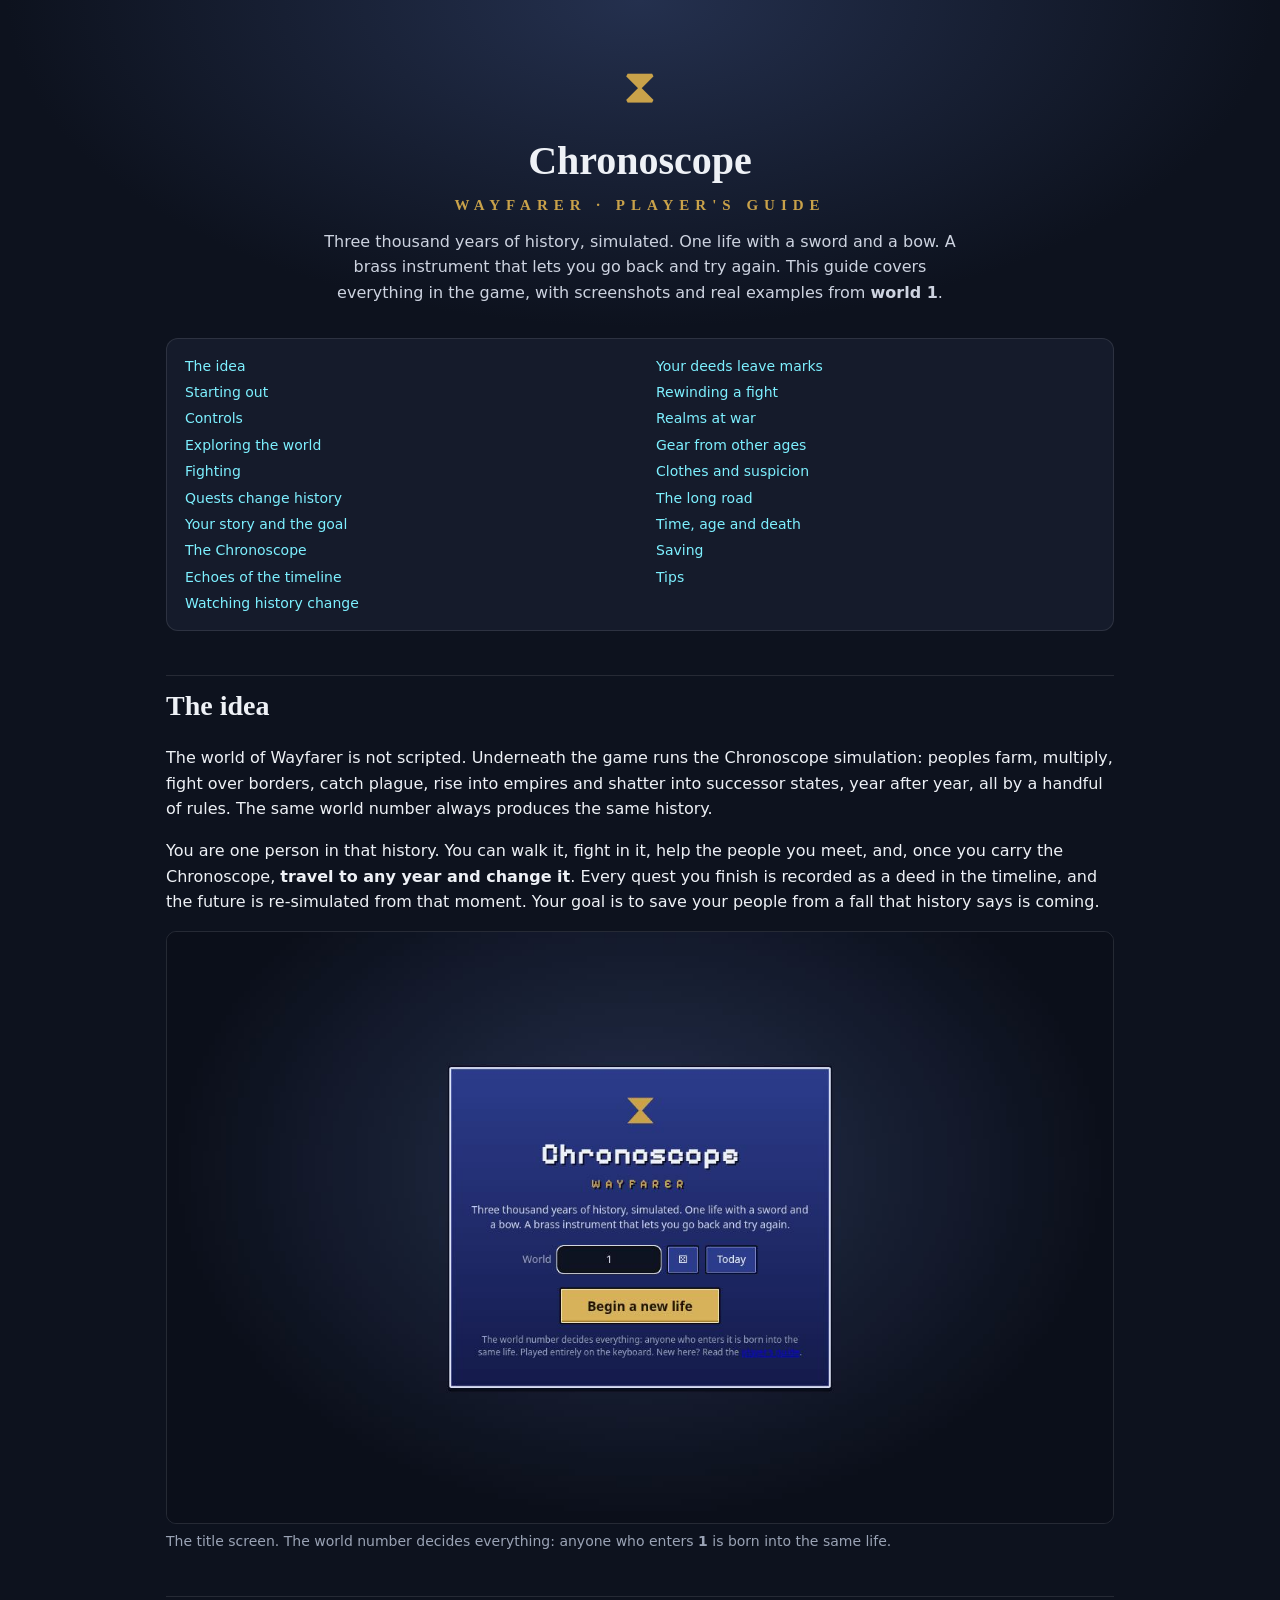
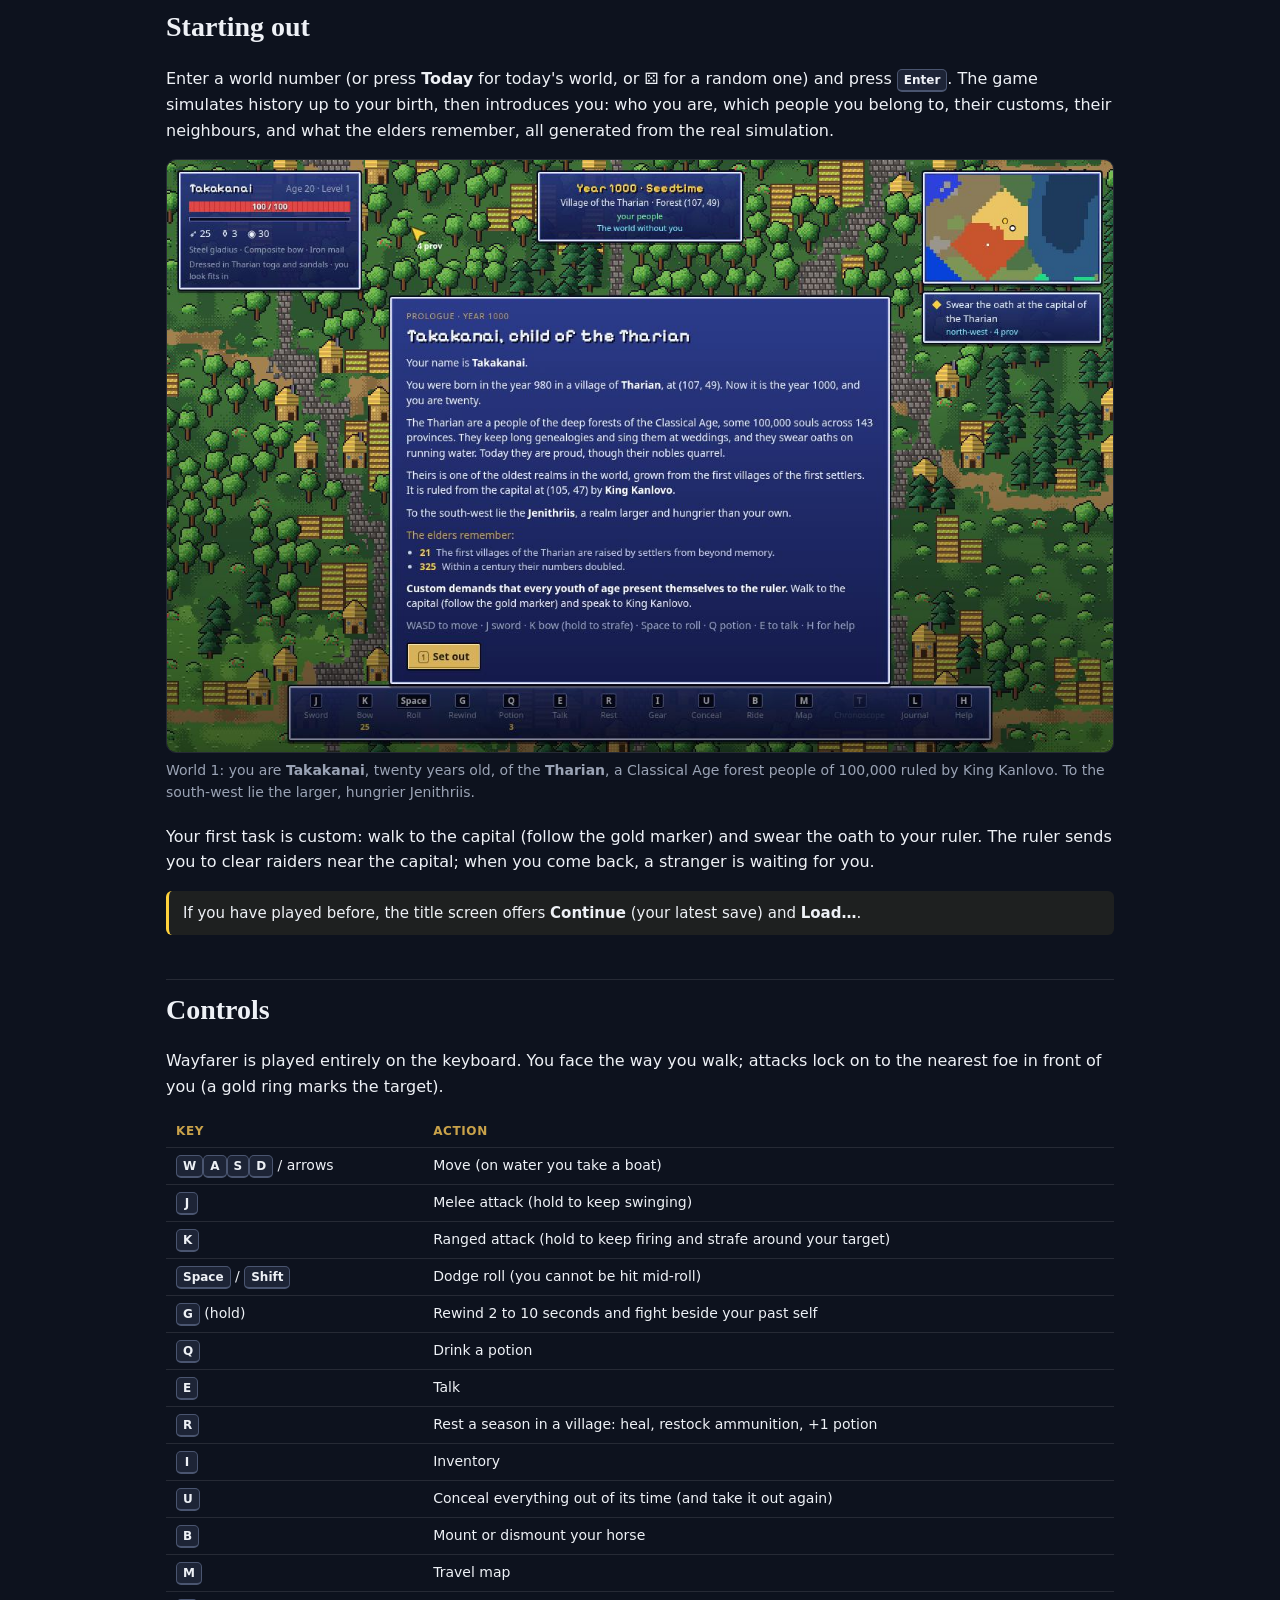
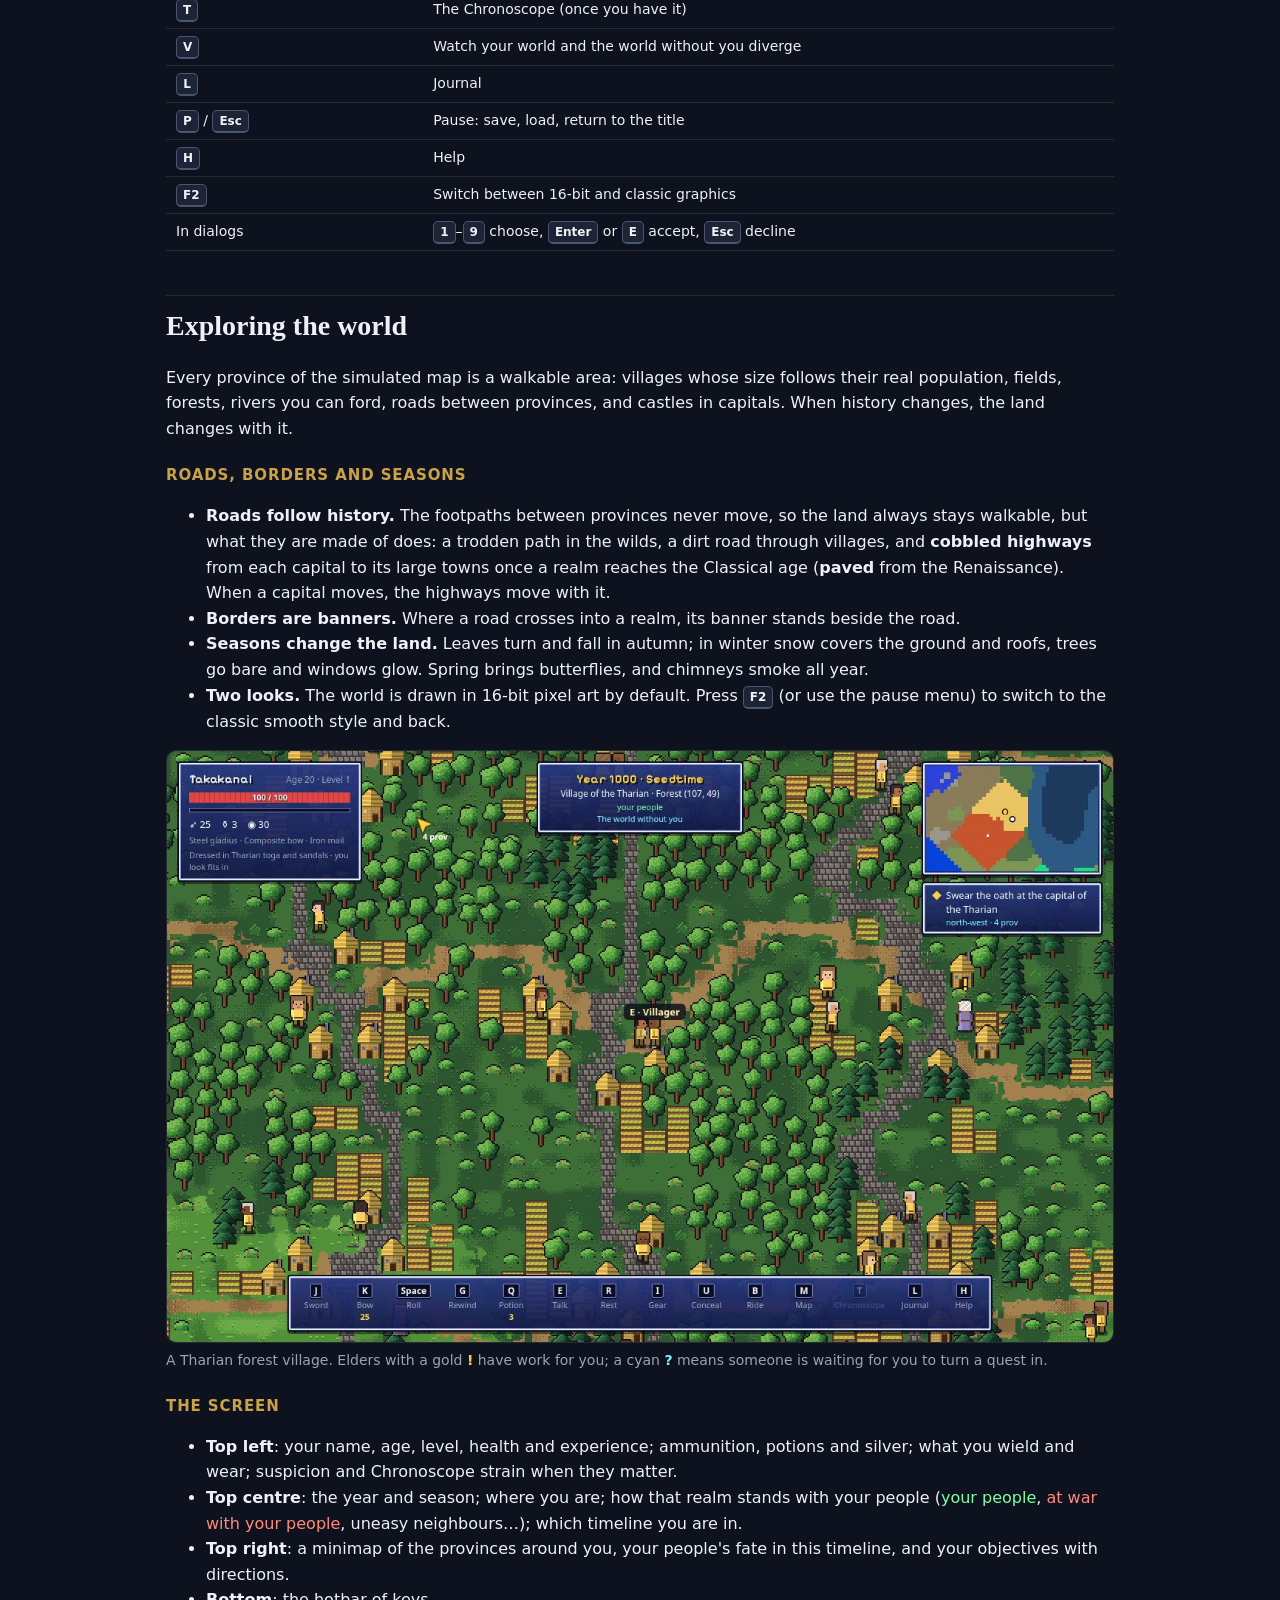
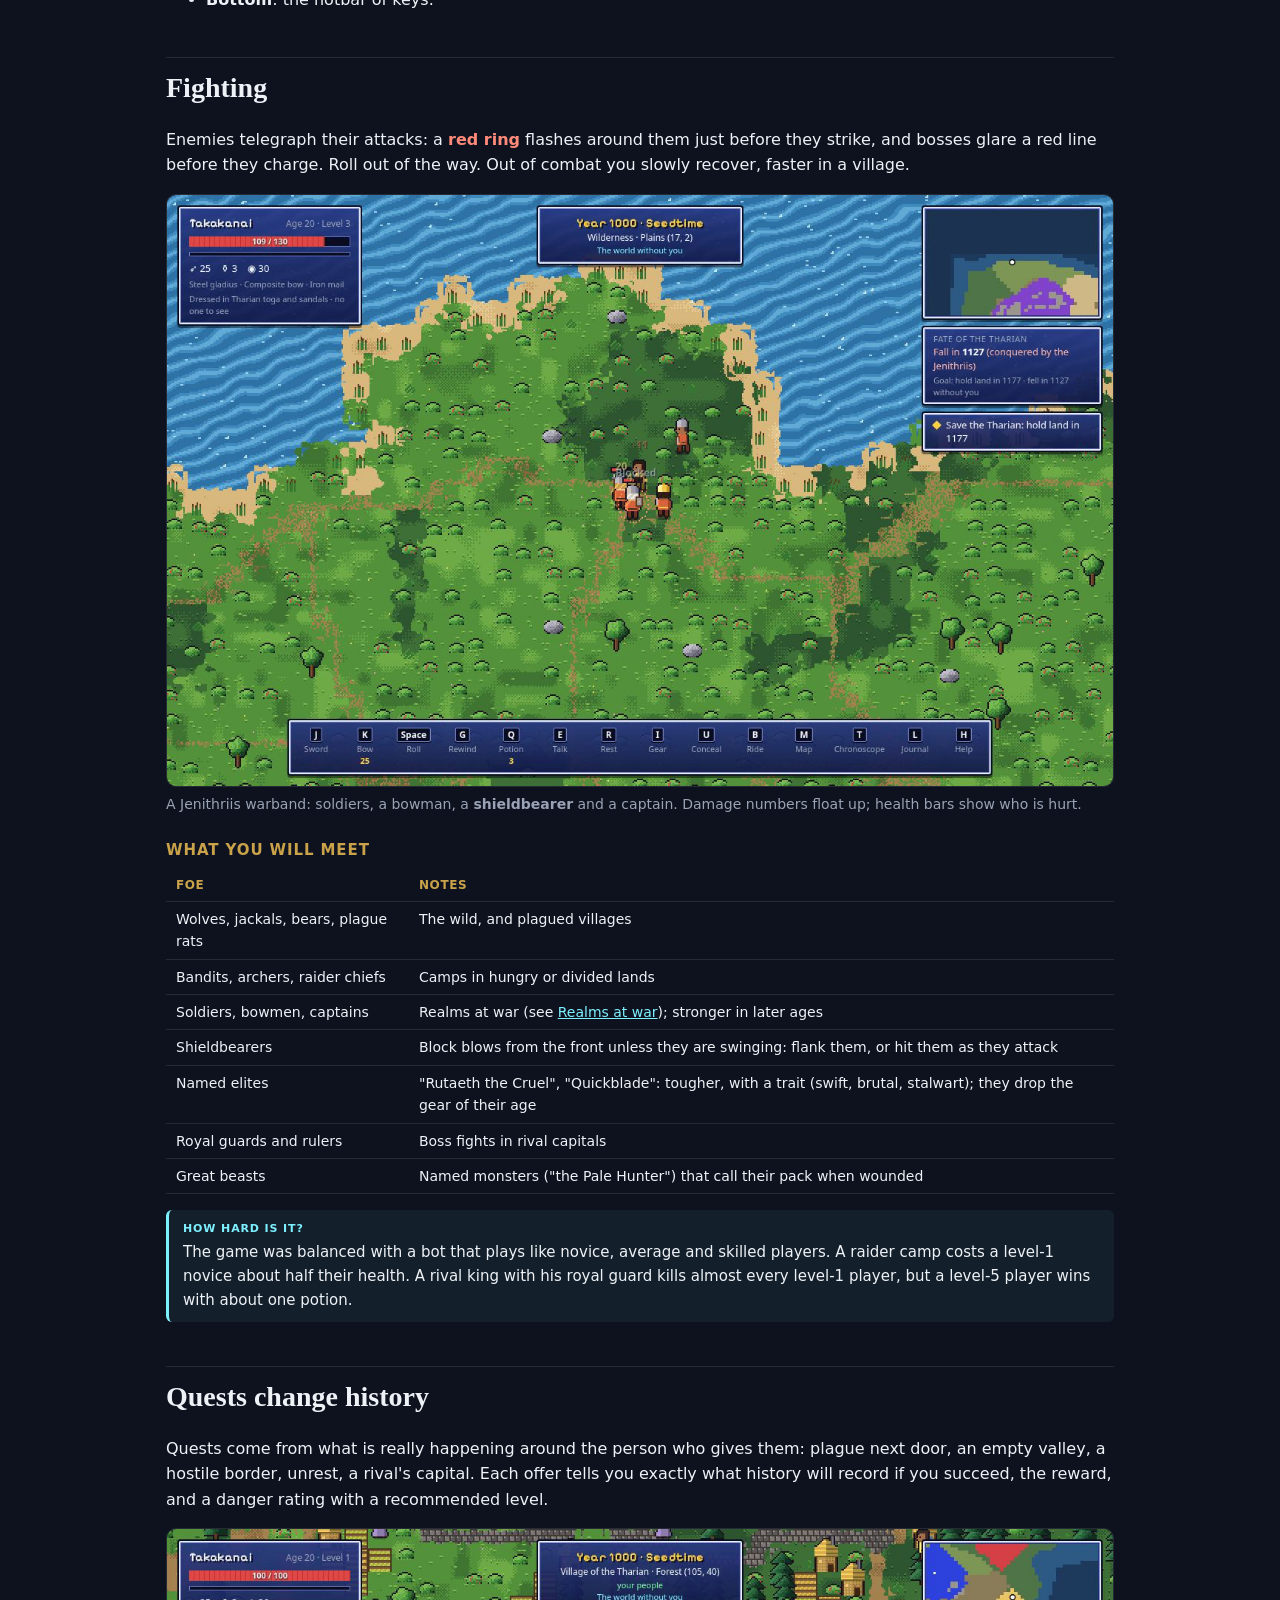
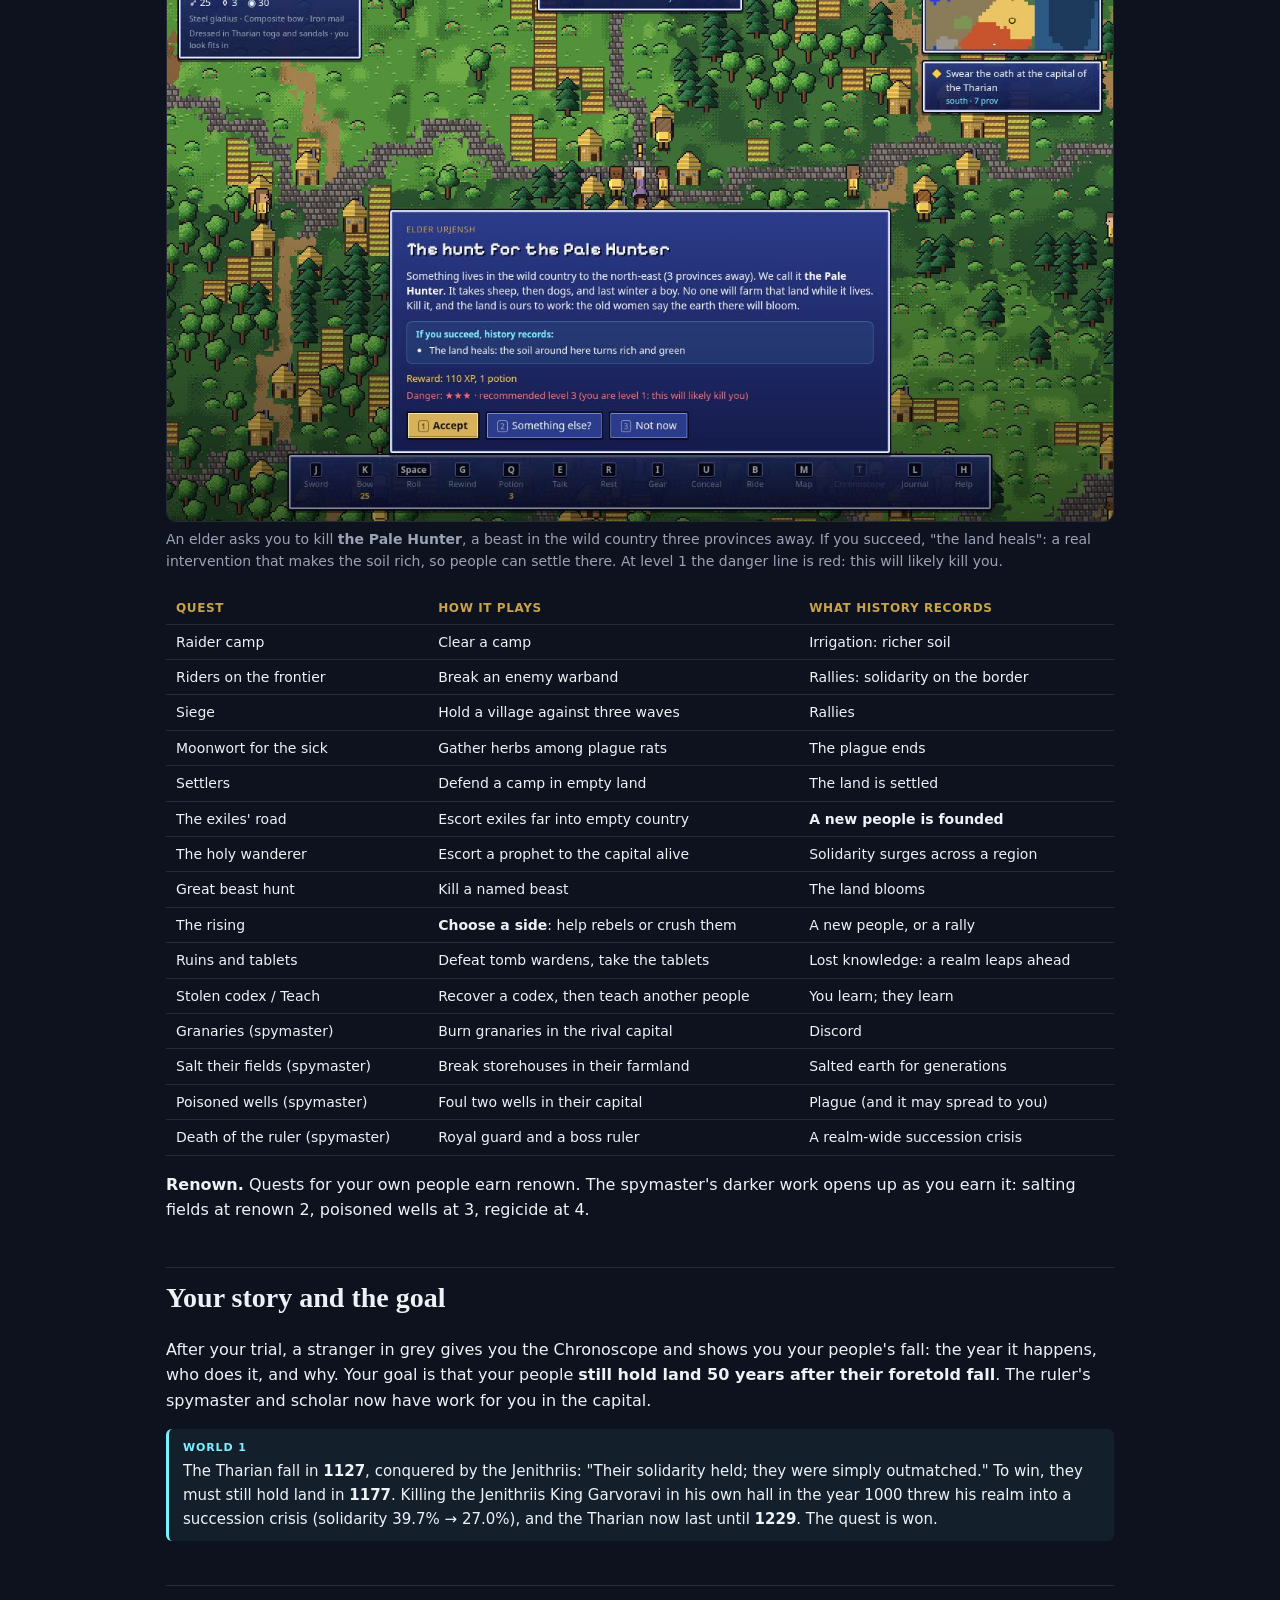
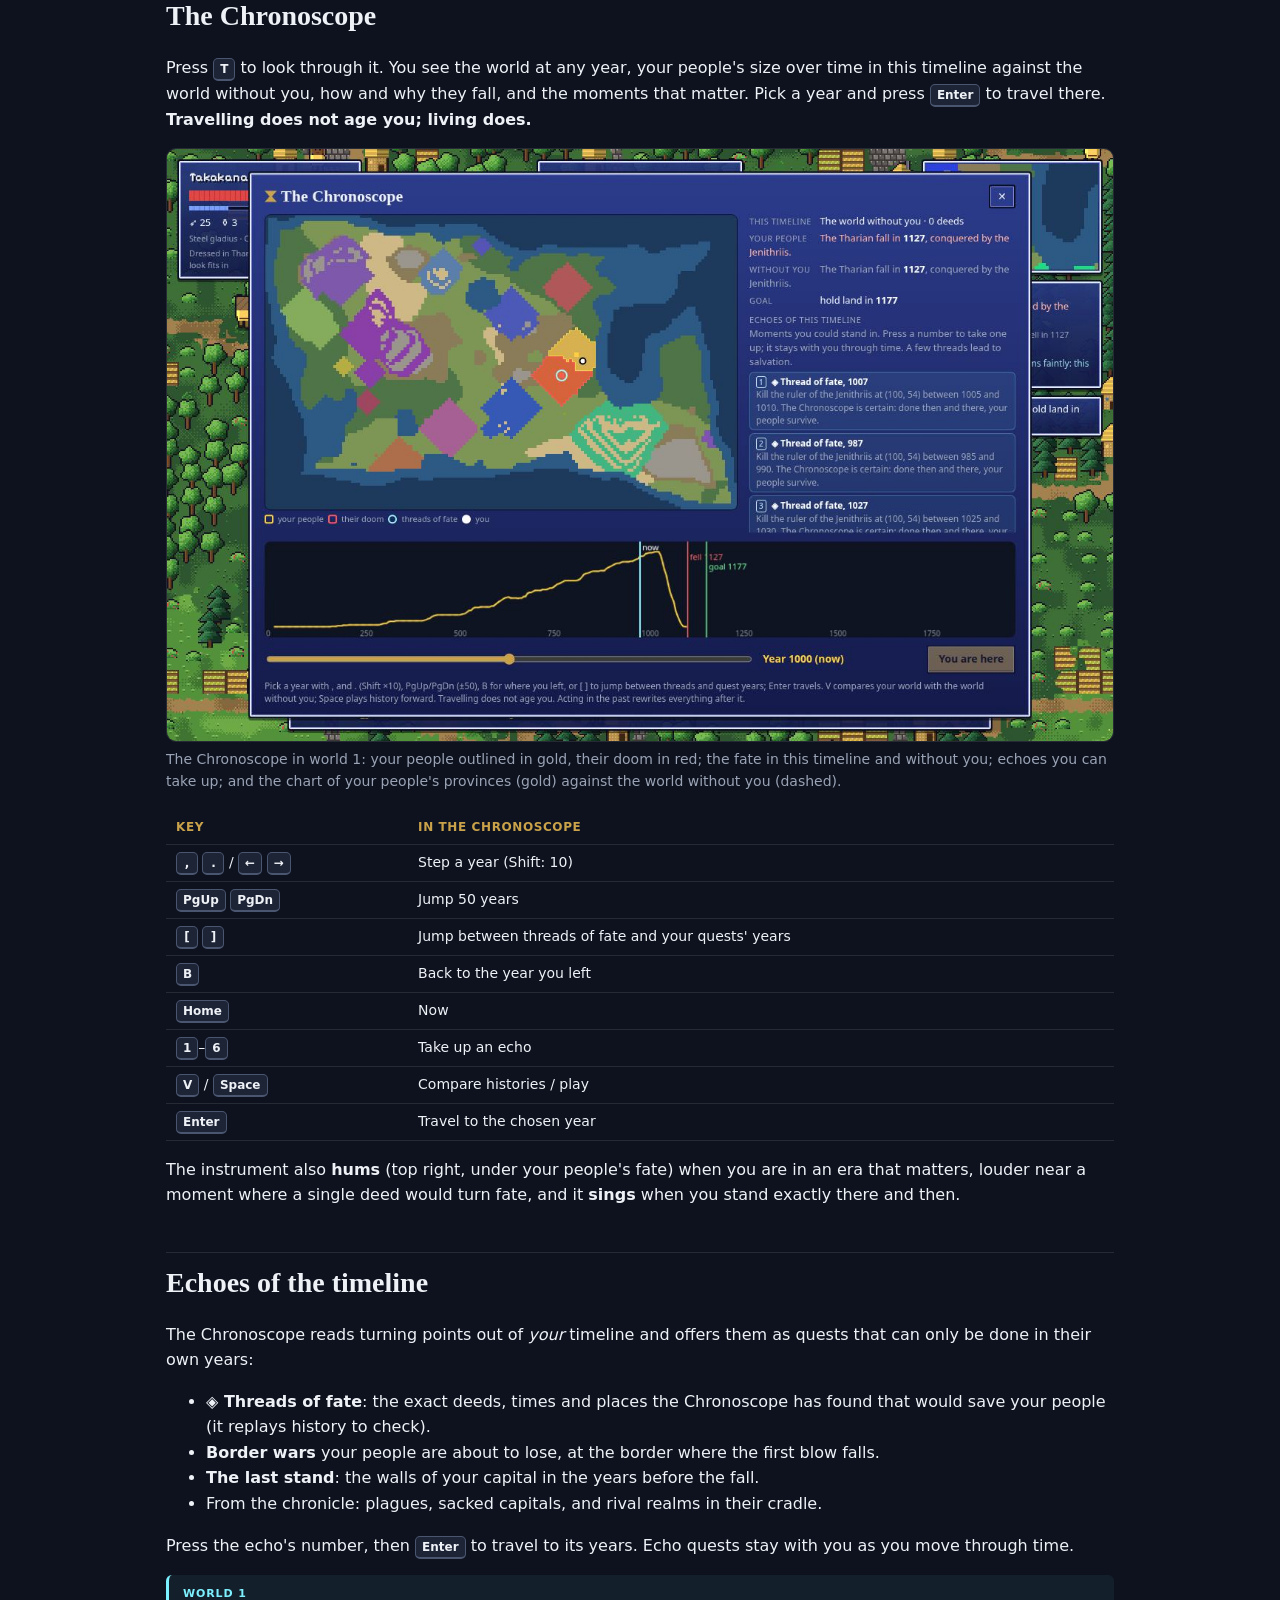
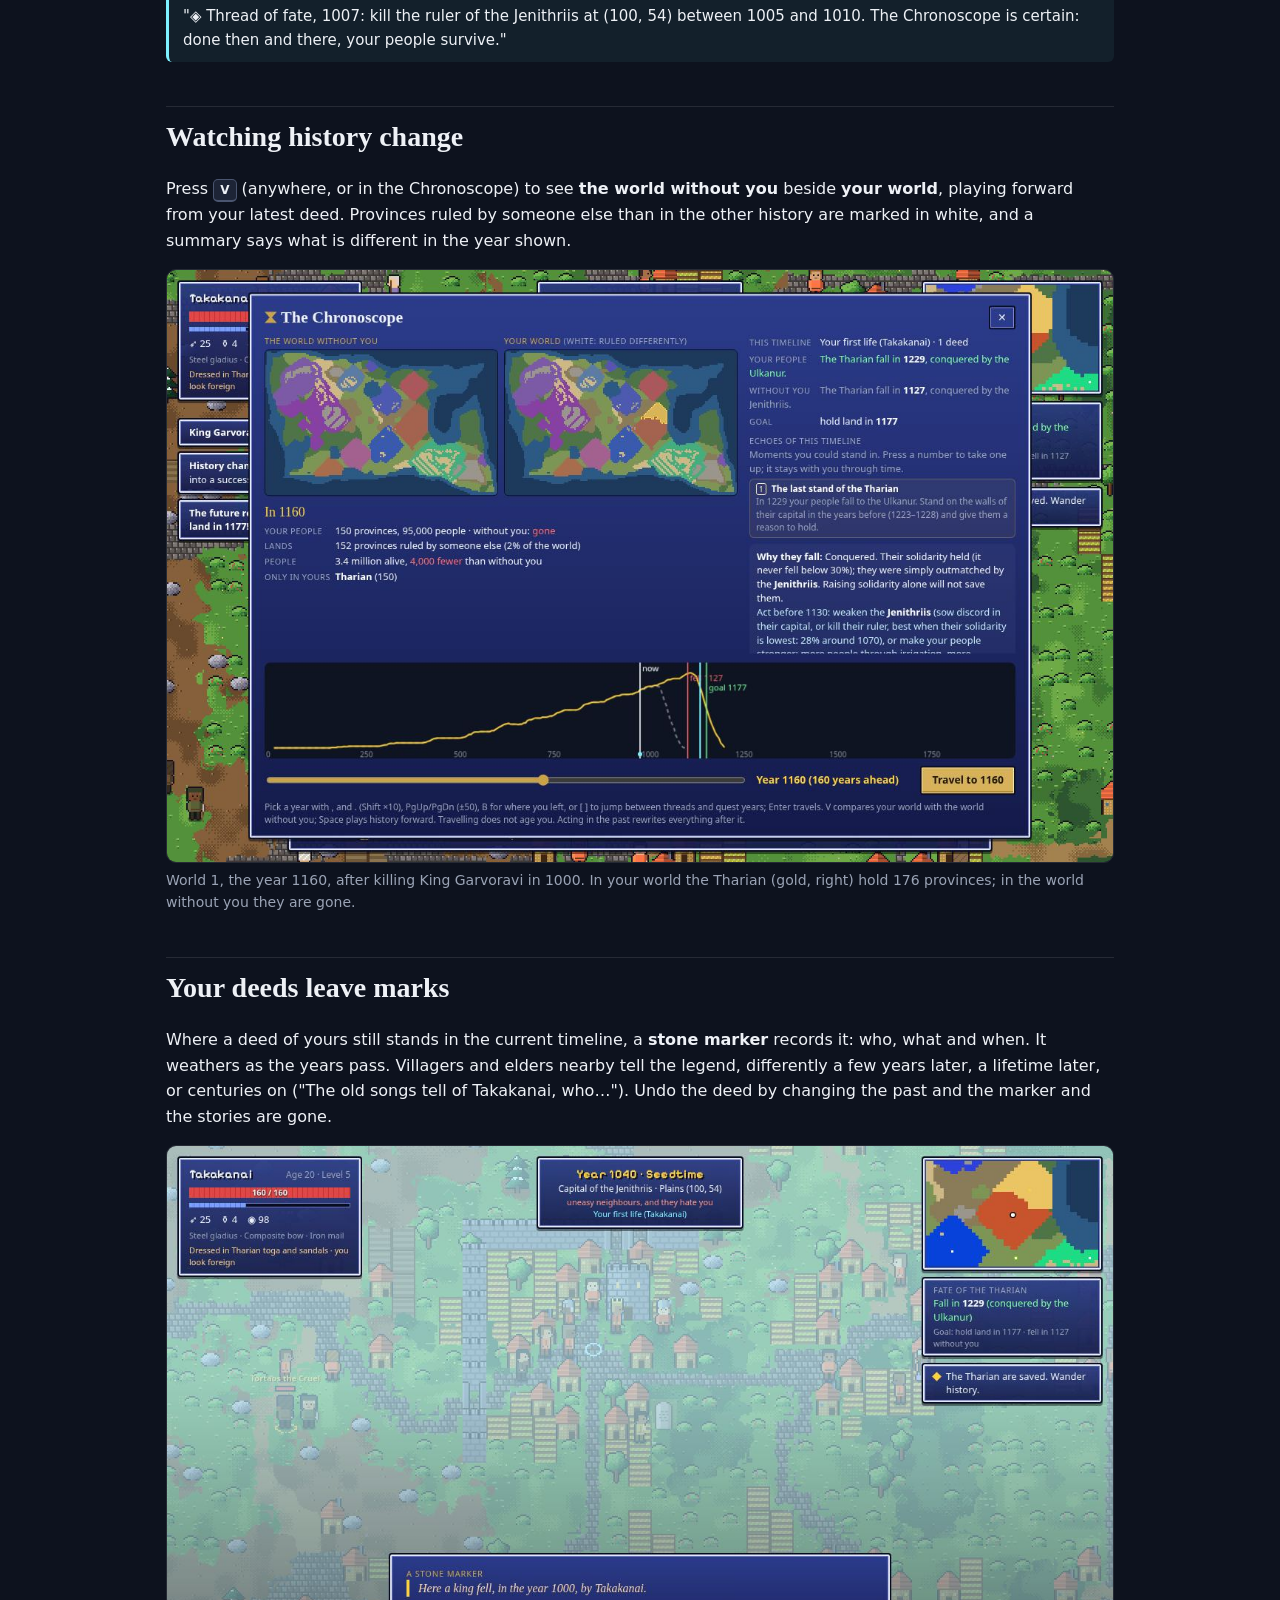
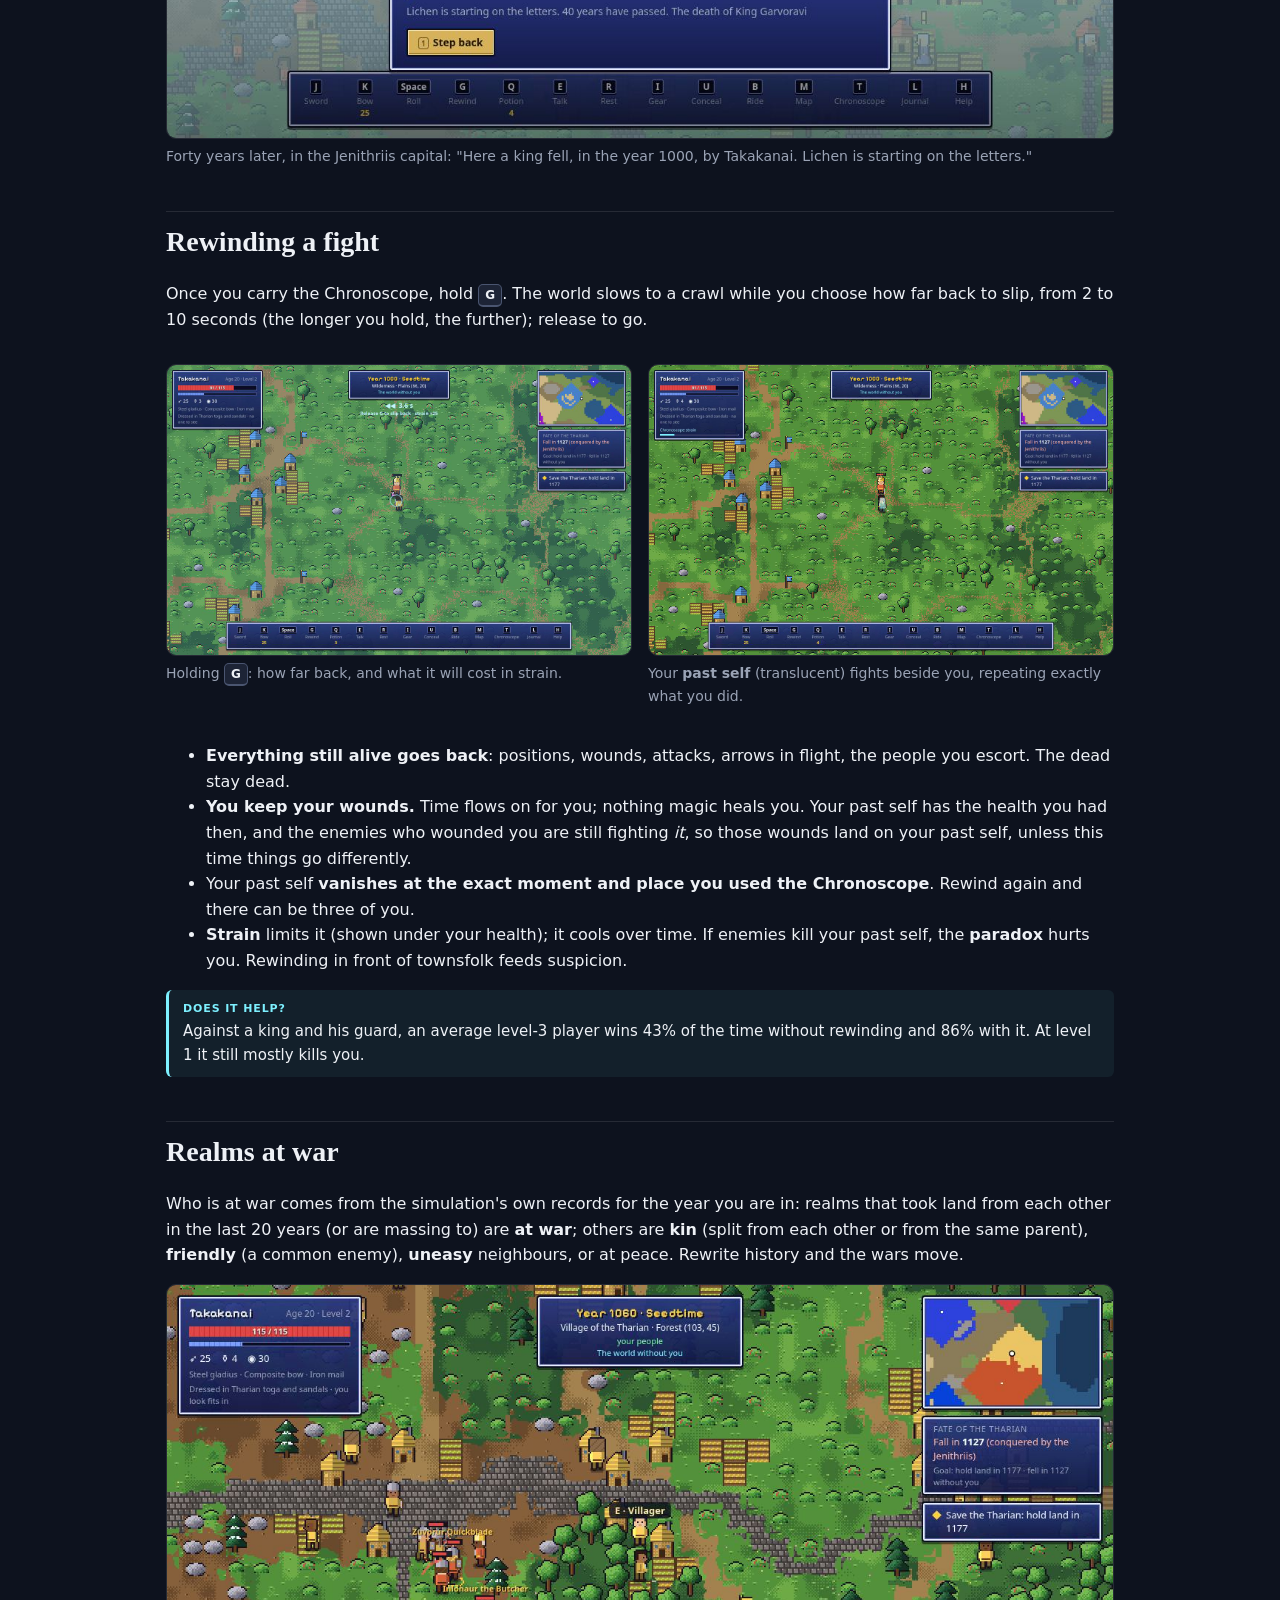
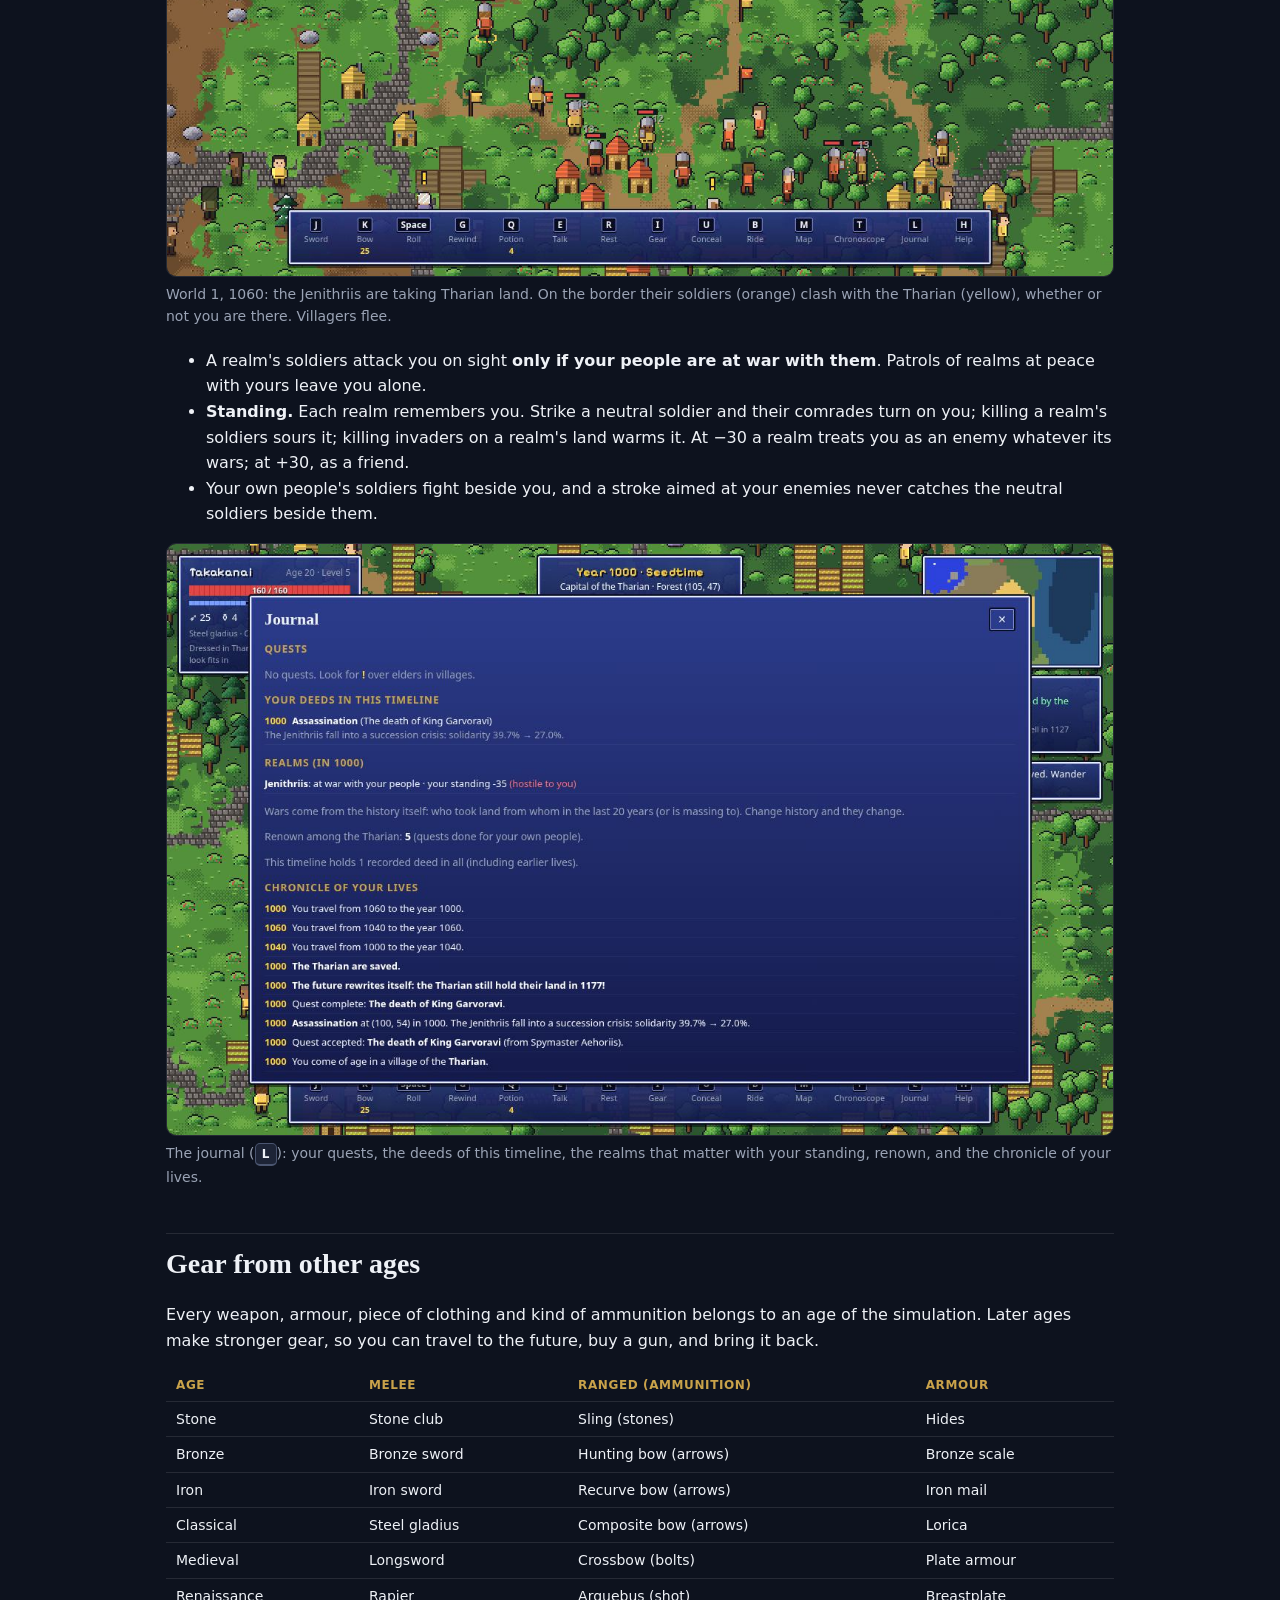
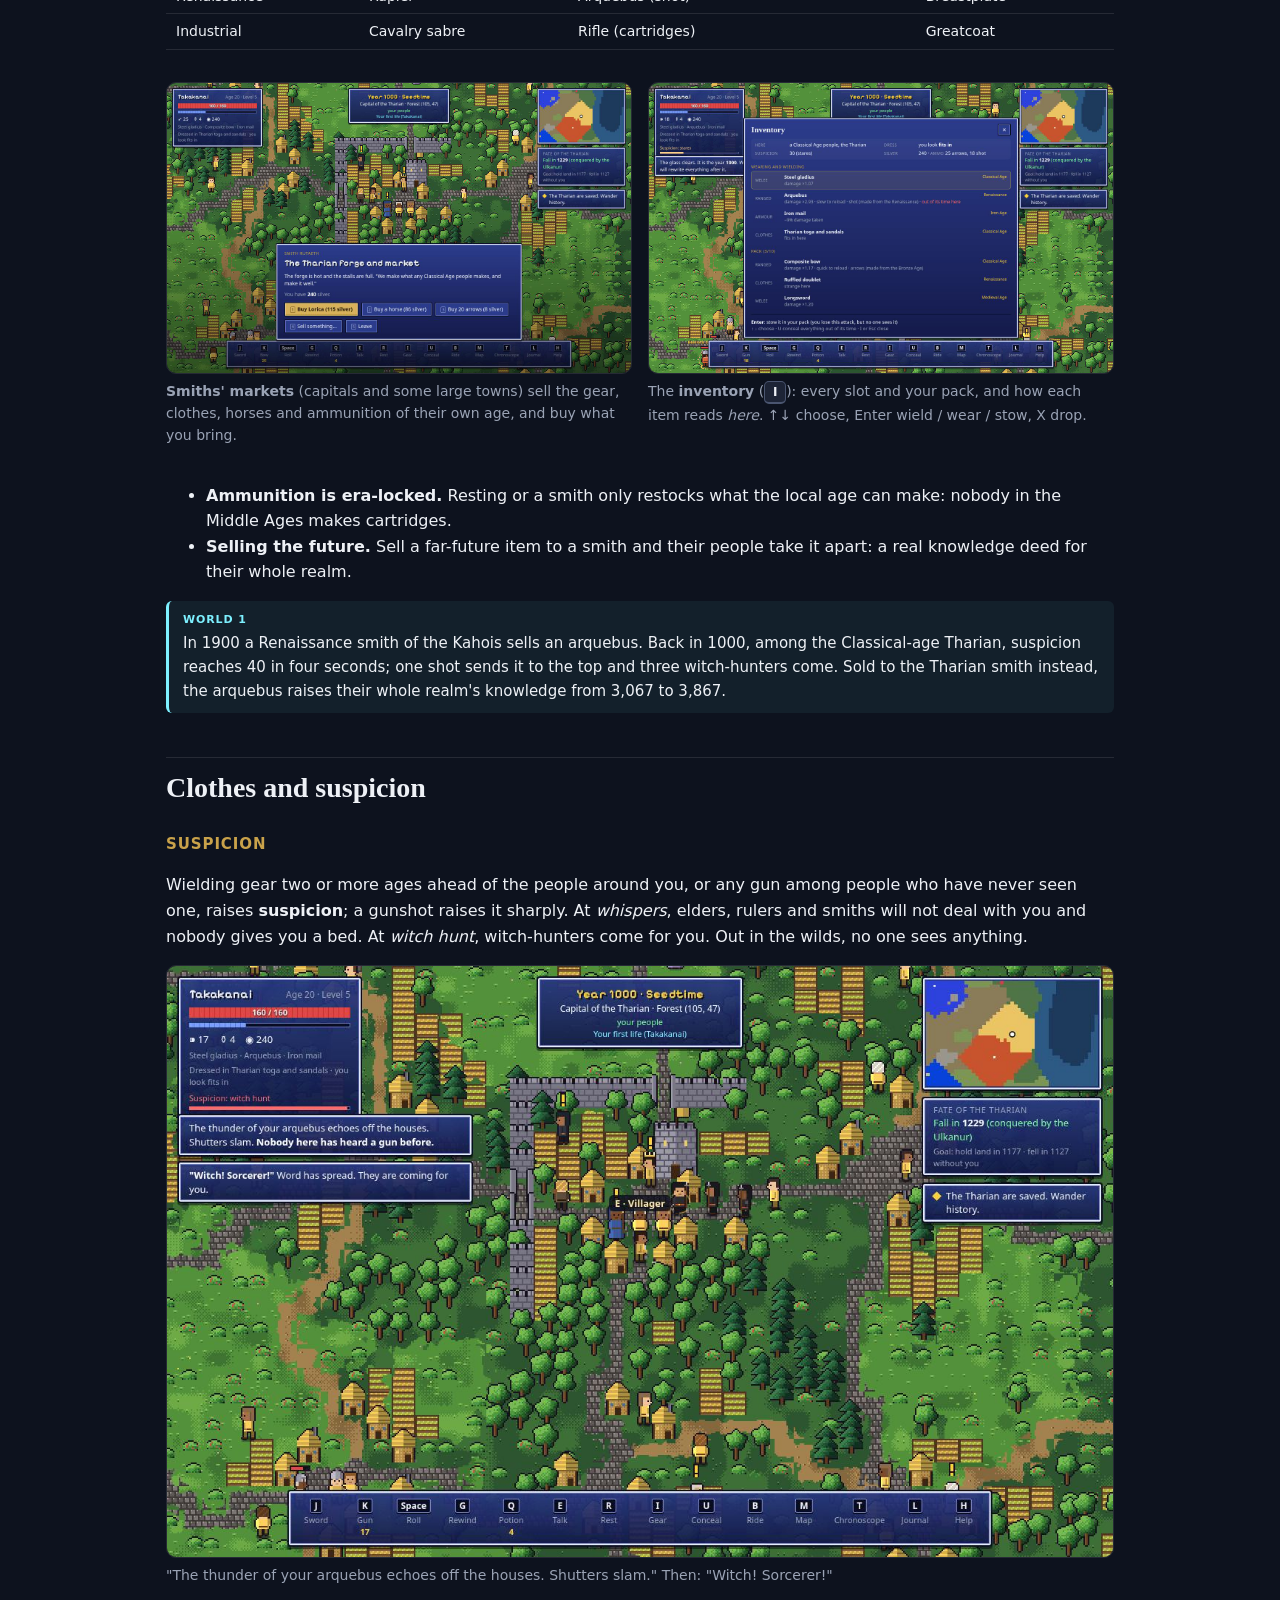
==== commit 4da24600: "16-bit graphics: grid-free provinces, road grades from history, seasons, pixel UI - New pixel render" ====
--- a/guide.html
+++ b/guide.html
@@ -112,13 +112,21 @@
         <tr><td><kbd>L</kbd></td><td>Journal</td></tr>
         <tr><td><kbd>P</kbd> / <kbd>Esc</kbd></td><td>Pause: save, load, return to the title</td></tr>
         <tr><td><kbd>H</kbd></td><td>Help</td></tr>
+        <tr><td><kbd>F2</kbd></td><td>Switch between 16-bit and classic graphics</td></tr>
         <tr><td>In dialogs</td><td><kbd>1</kbd>–<kbd>9</kbd> choose, <kbd>Enter</kbd> or <kbd>E</kbd> accept, <kbd>Esc</kbd> decline</td></tr>
       </table>
     </section>
 
     <section id="world">
       <h2>Exploring the world</h2>
-      <p>Every province of the simulated map is a walkable area: villages whose size follows their real population, fields, forests, rivers you can ford, roads between provinces, castles in capitals, and dashed borders in each realm's colour. When history changes, the land changes with it.</p>
+      <p>Every province of the simulated map is a walkable area: villages whose size follows their real population, fields, forests, rivers you can ford, roads between provinces, and castles in capitals. When history changes, the land changes with it.</p>
+      <h3>Roads, borders and seasons</h3>
+      <ul>
+        <li><b>Roads follow history.</b> The footpaths between provinces never move, so the land always stays walkable, but what they are made of does: a trodden path in the wilds, a dirt road through villages, and <b>cobbled highways</b> from each capital to its large towns once a realm reaches the Classical age (<b>paved</b> from the Renaissance). When a capital moves, the highways move with it.</li>
+        <li><b>Borders are banners.</b> Where a road crosses into a realm, its banner stands beside the road.</li>
+        <li><b>Seasons change the land.</b> Leaves turn and fall in autumn; in winter snow covers the ground and roofs, trees go bare and windows glow. Spring brings butterflies, and chimneys smoke all year.</li>
+        <li><b>Two looks.</b> The world is drawn in 16-bit pixel art by default. Press <kbd>F2</kbd> (or use the pause menu) to switch to the classic smooth style and back.</li>
+      </ul>
       <figure><img src="guide/explore.jpg" alt="A Tharian village with houses, fields, villagers and an elder marked with an exclamation point" loading="lazy"><figcaption>A Tharian forest village. Elders with a gold <b class="gold">!</b> have work for you; a cyan <b style="color:#7df0ff">?</b> means someone is waiting for you to turn a quest in.</figcaption></figure>
       <h3>The screen</h3>
       <ul>
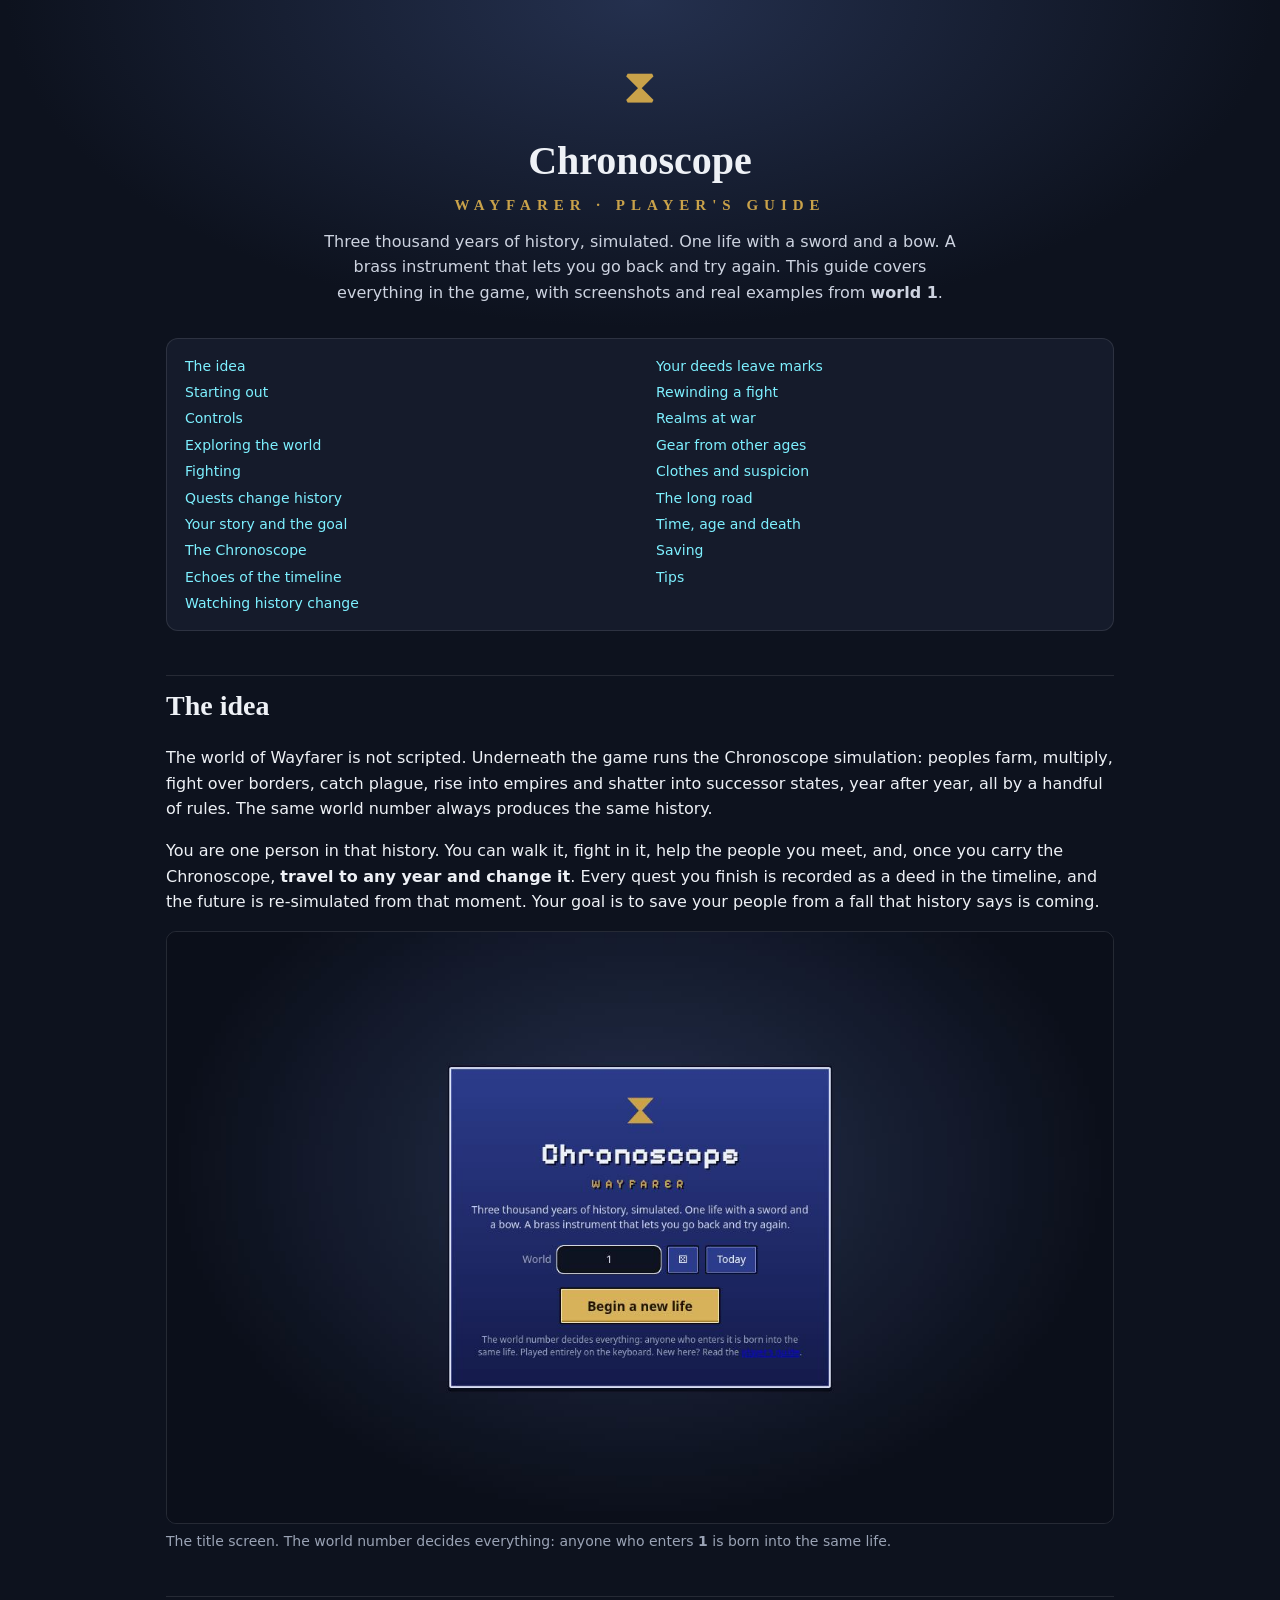
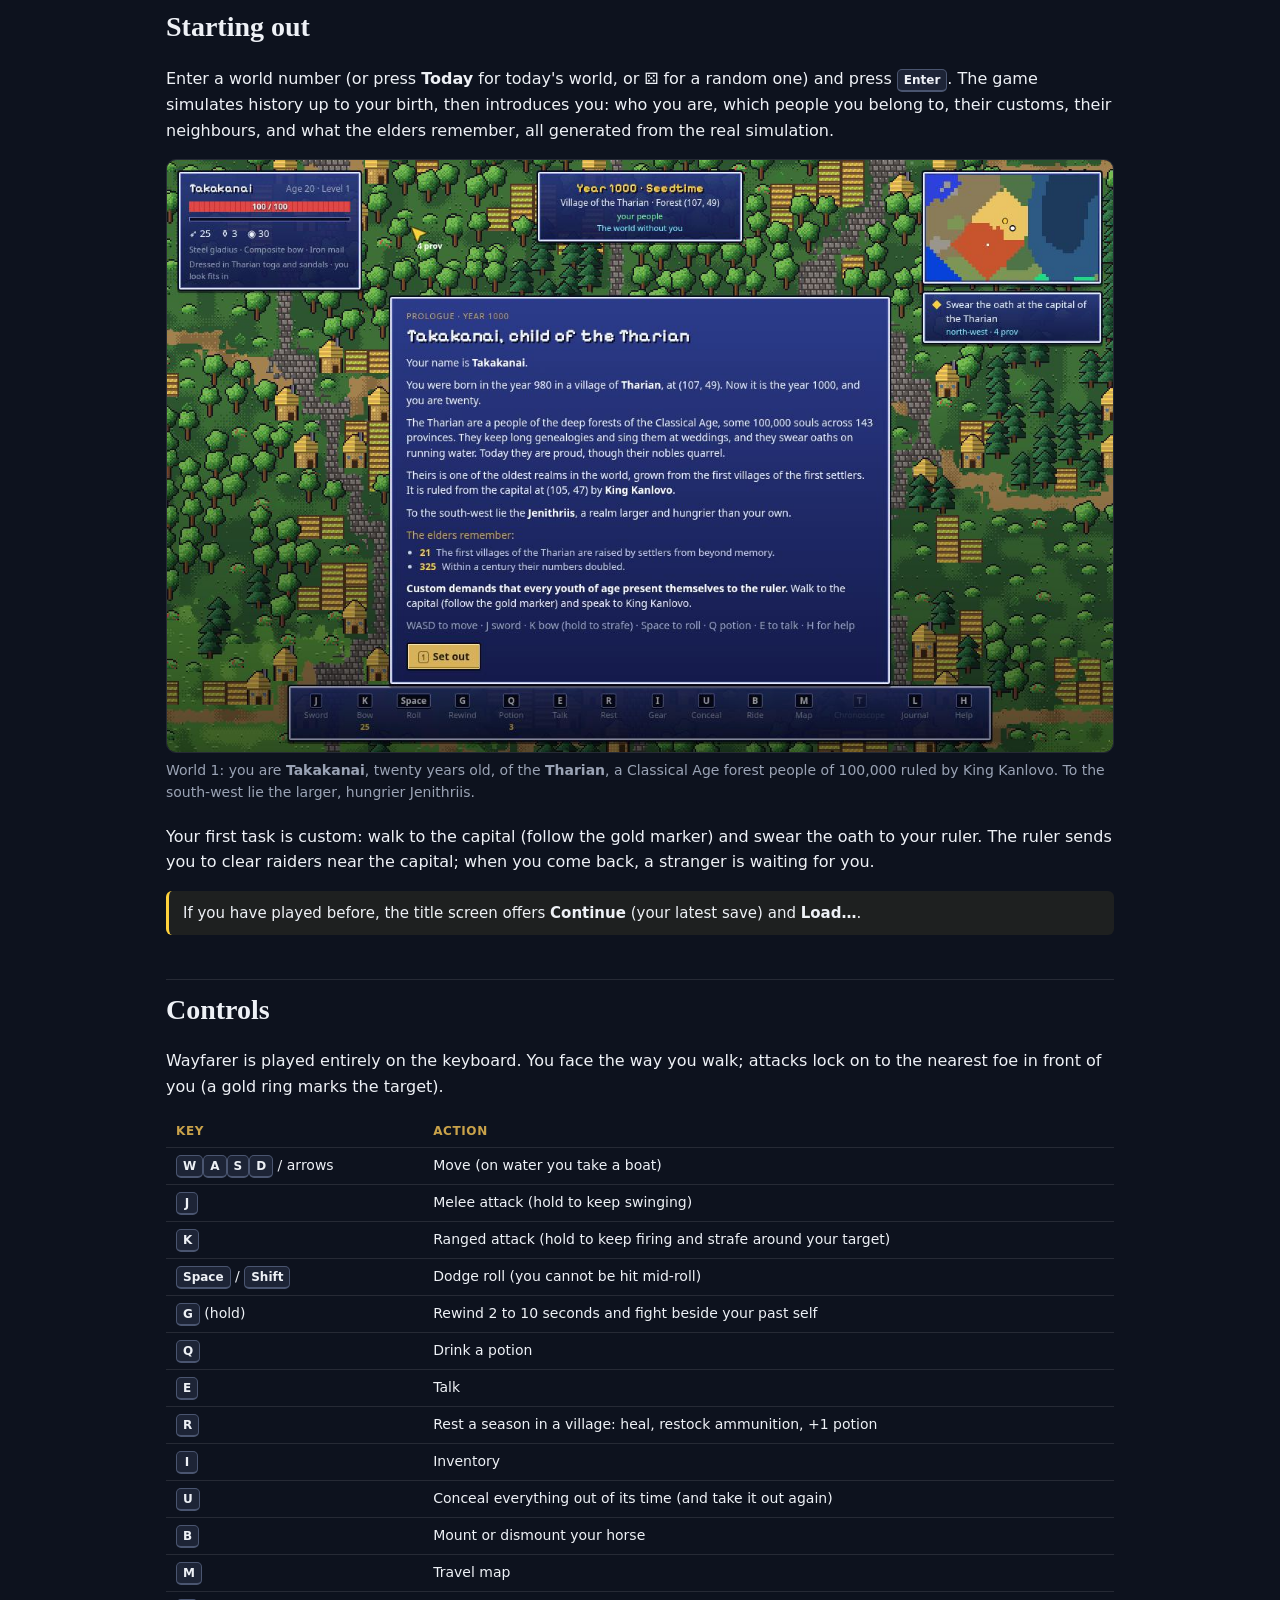
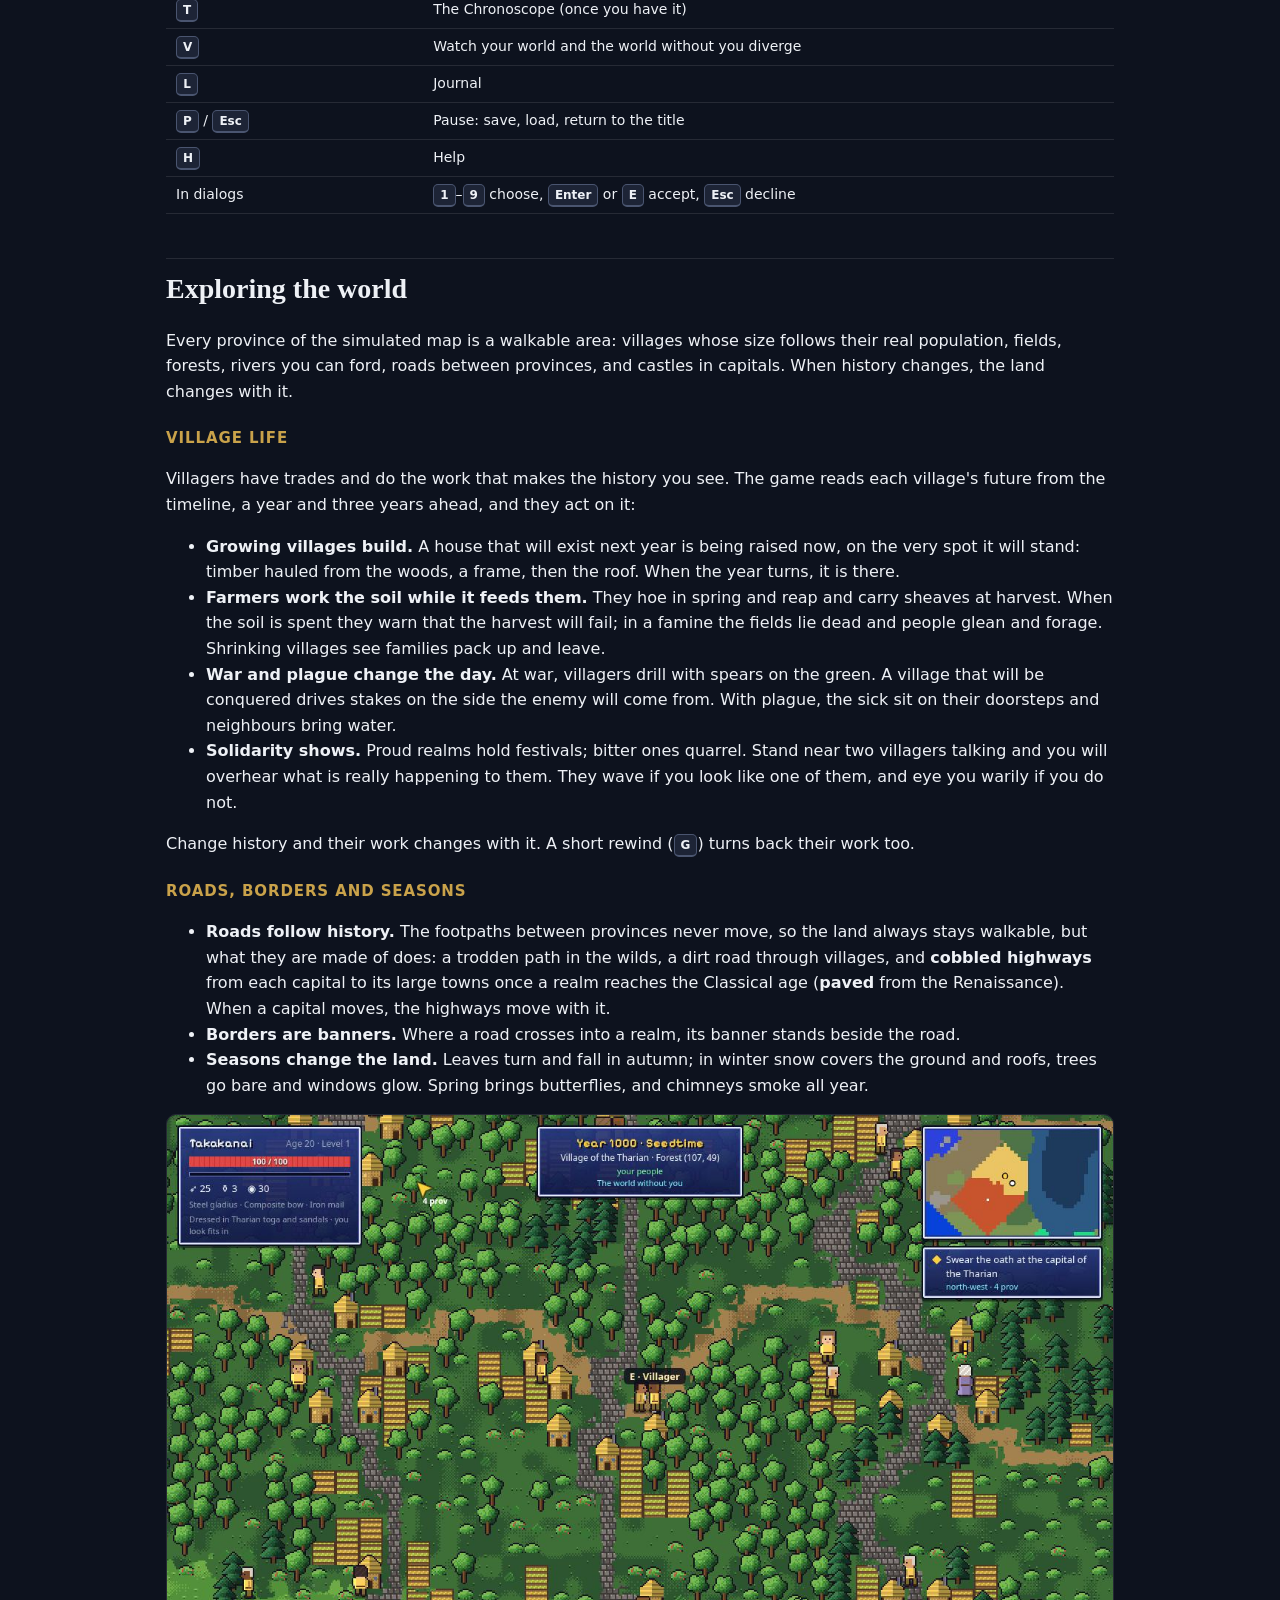
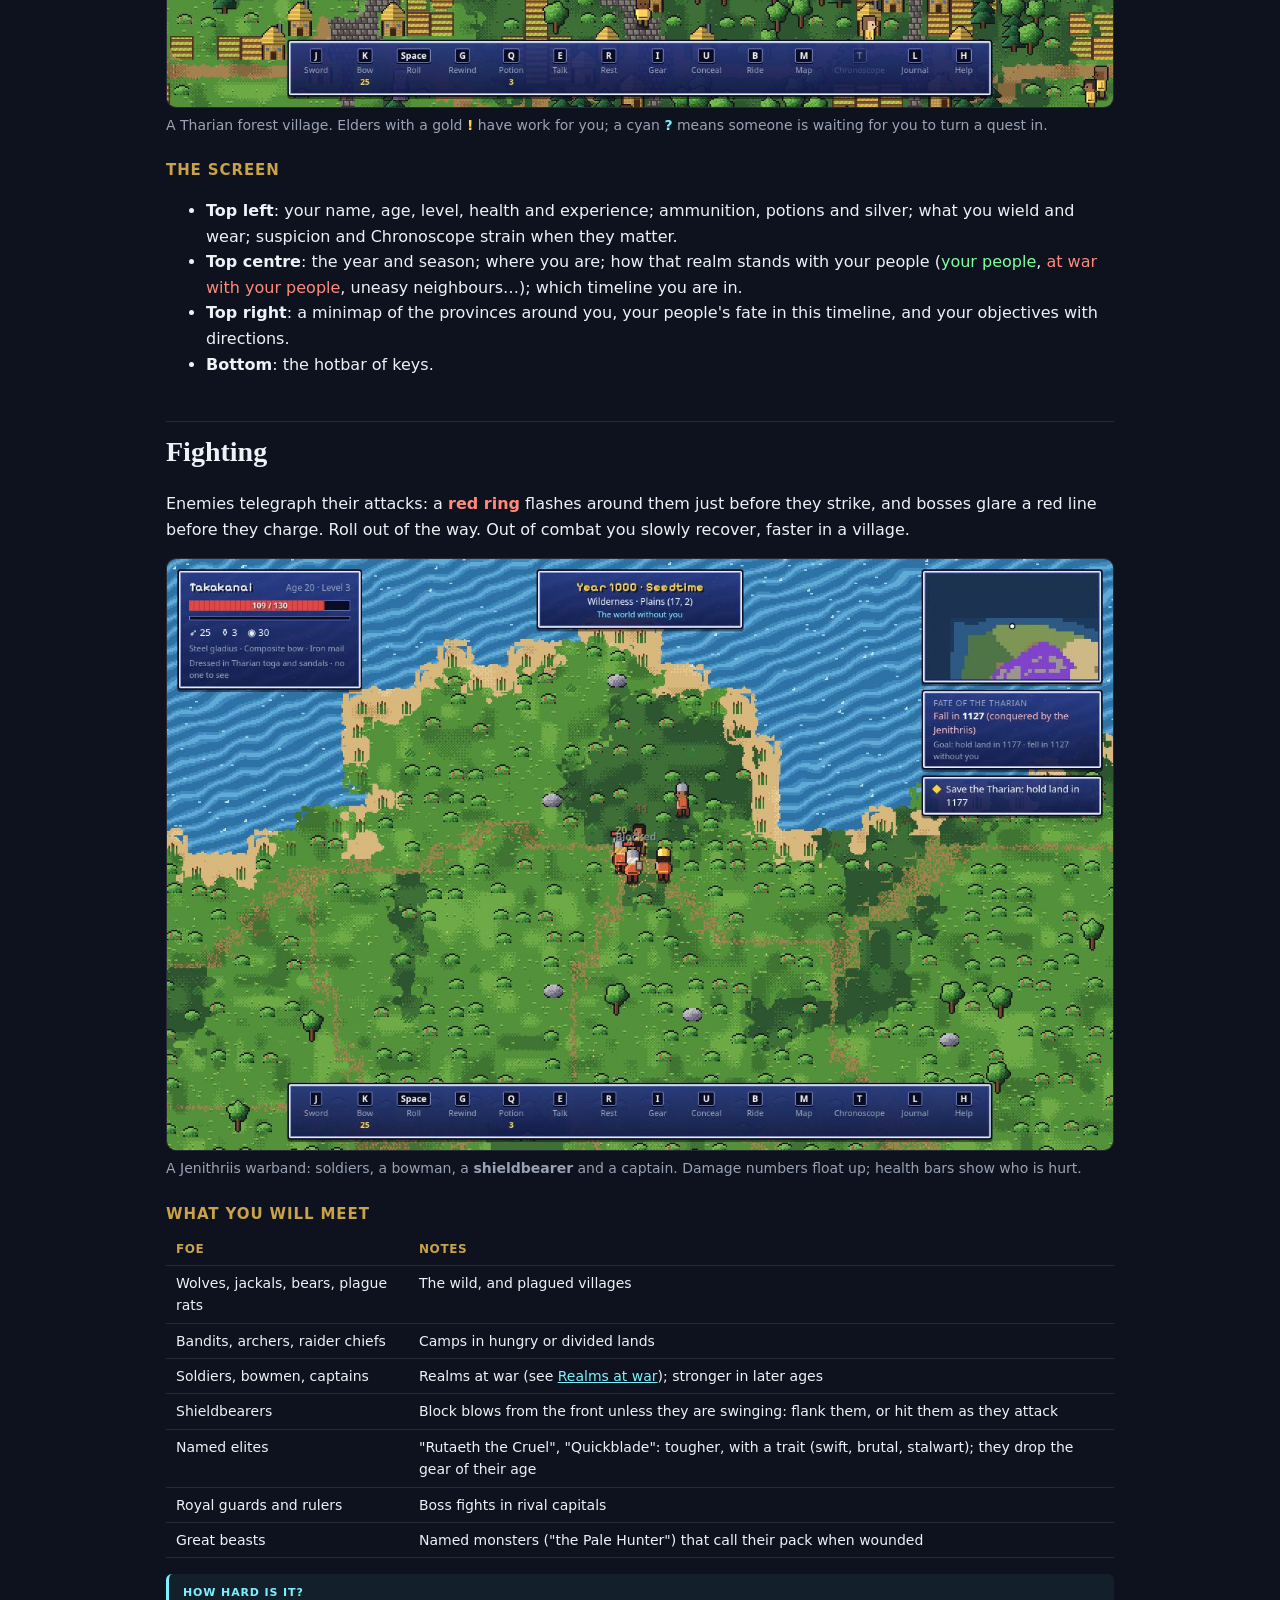
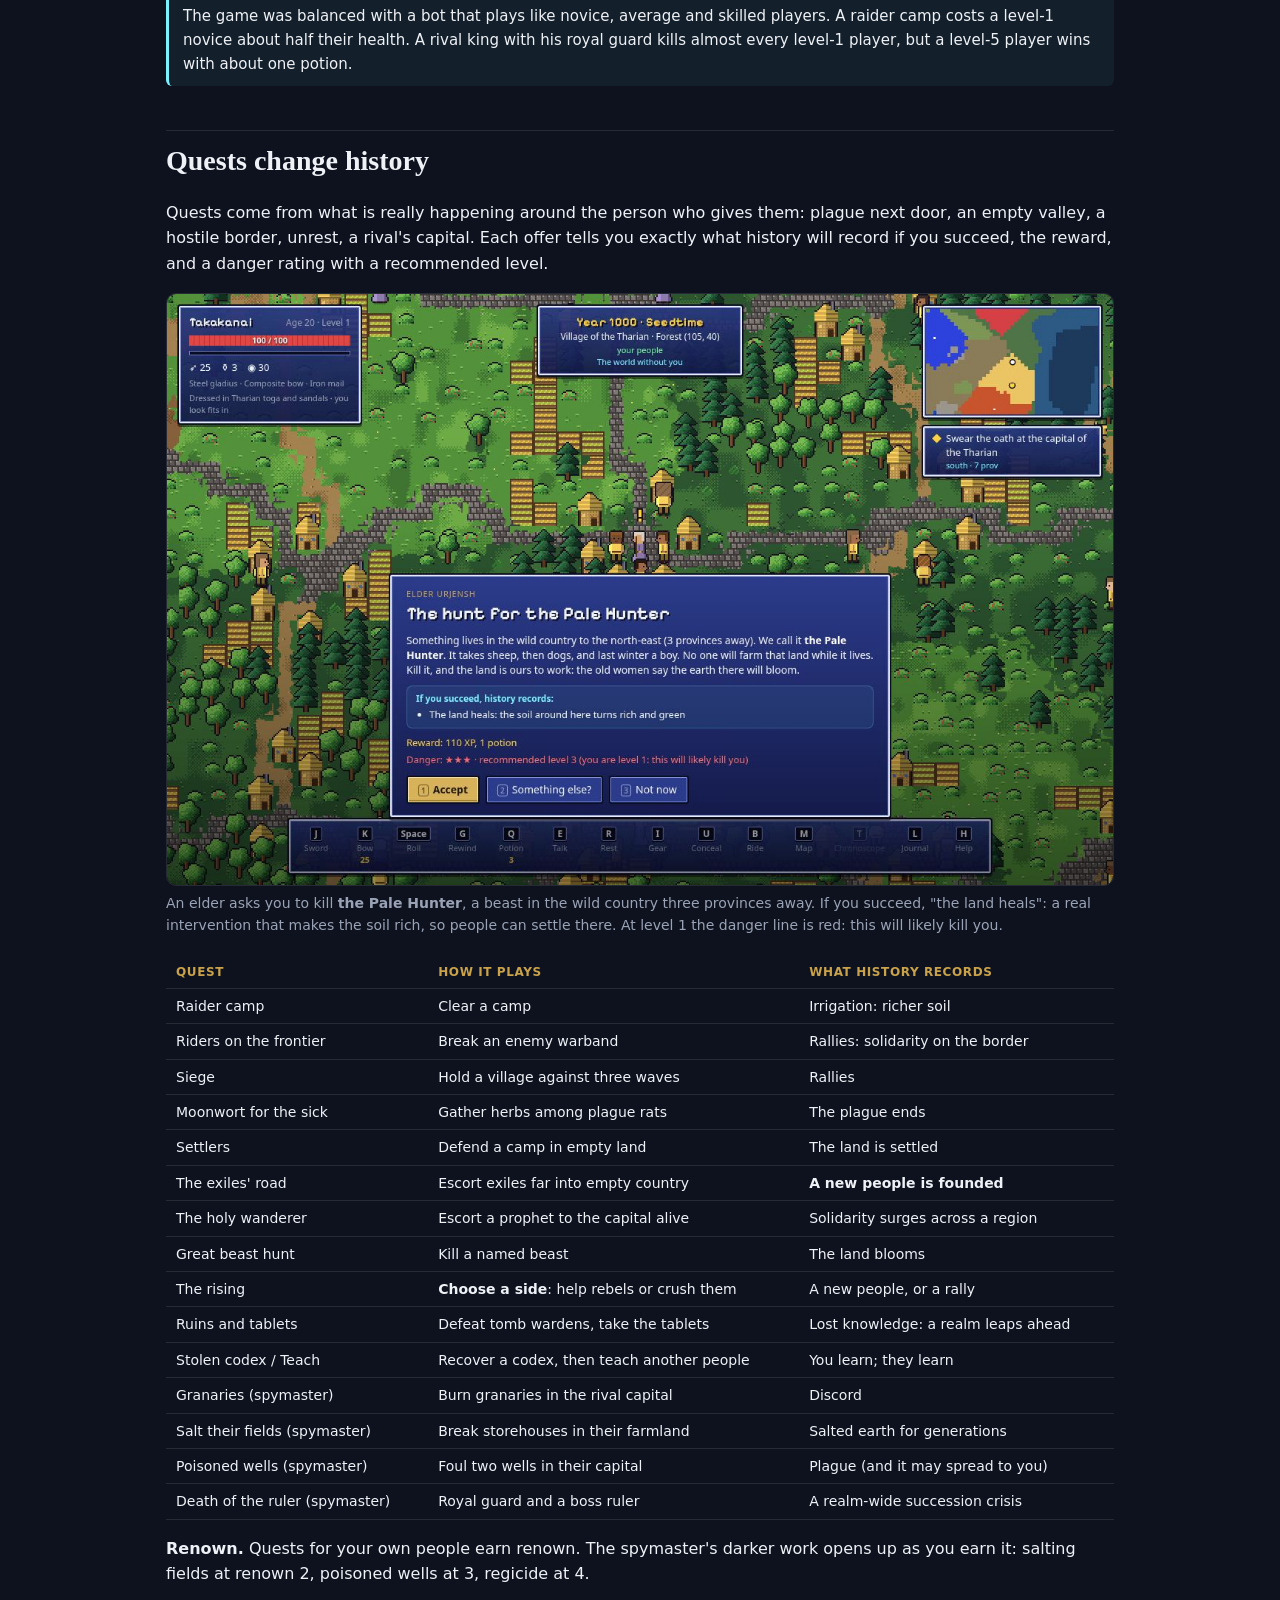
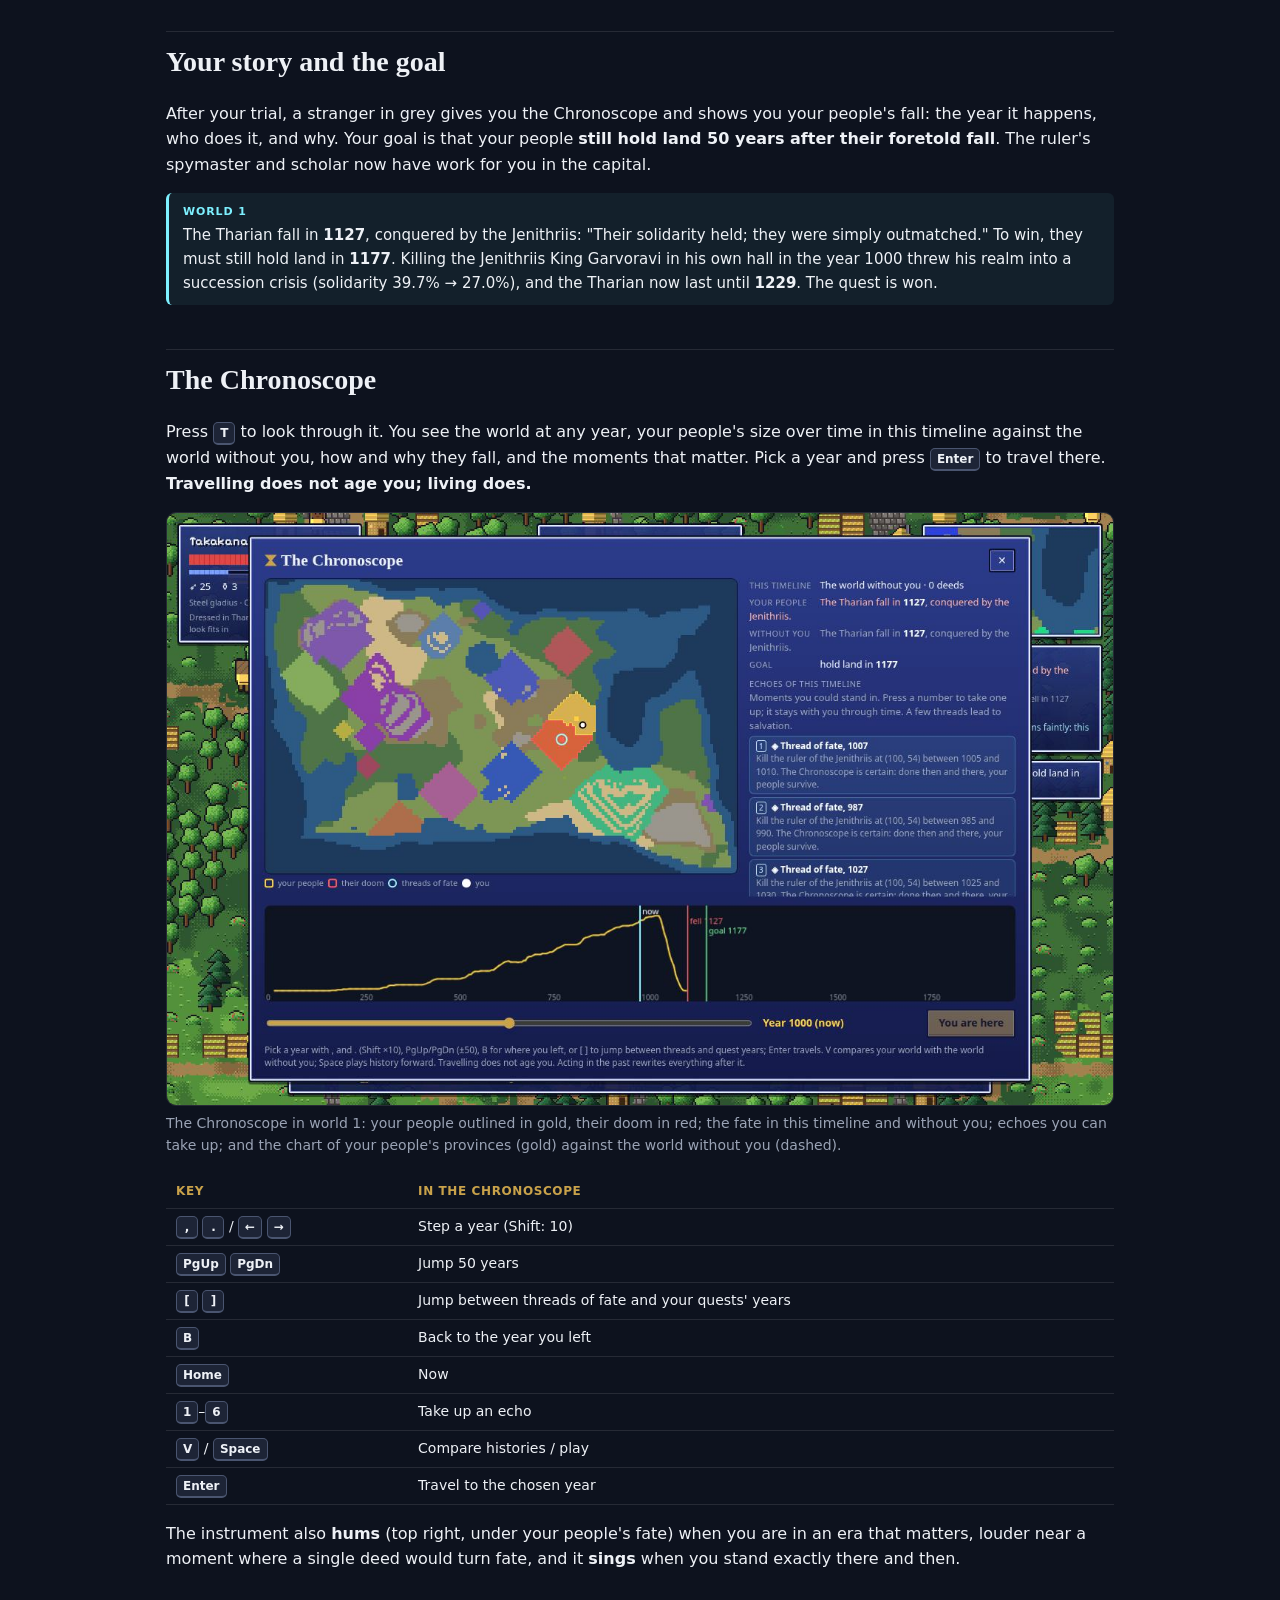
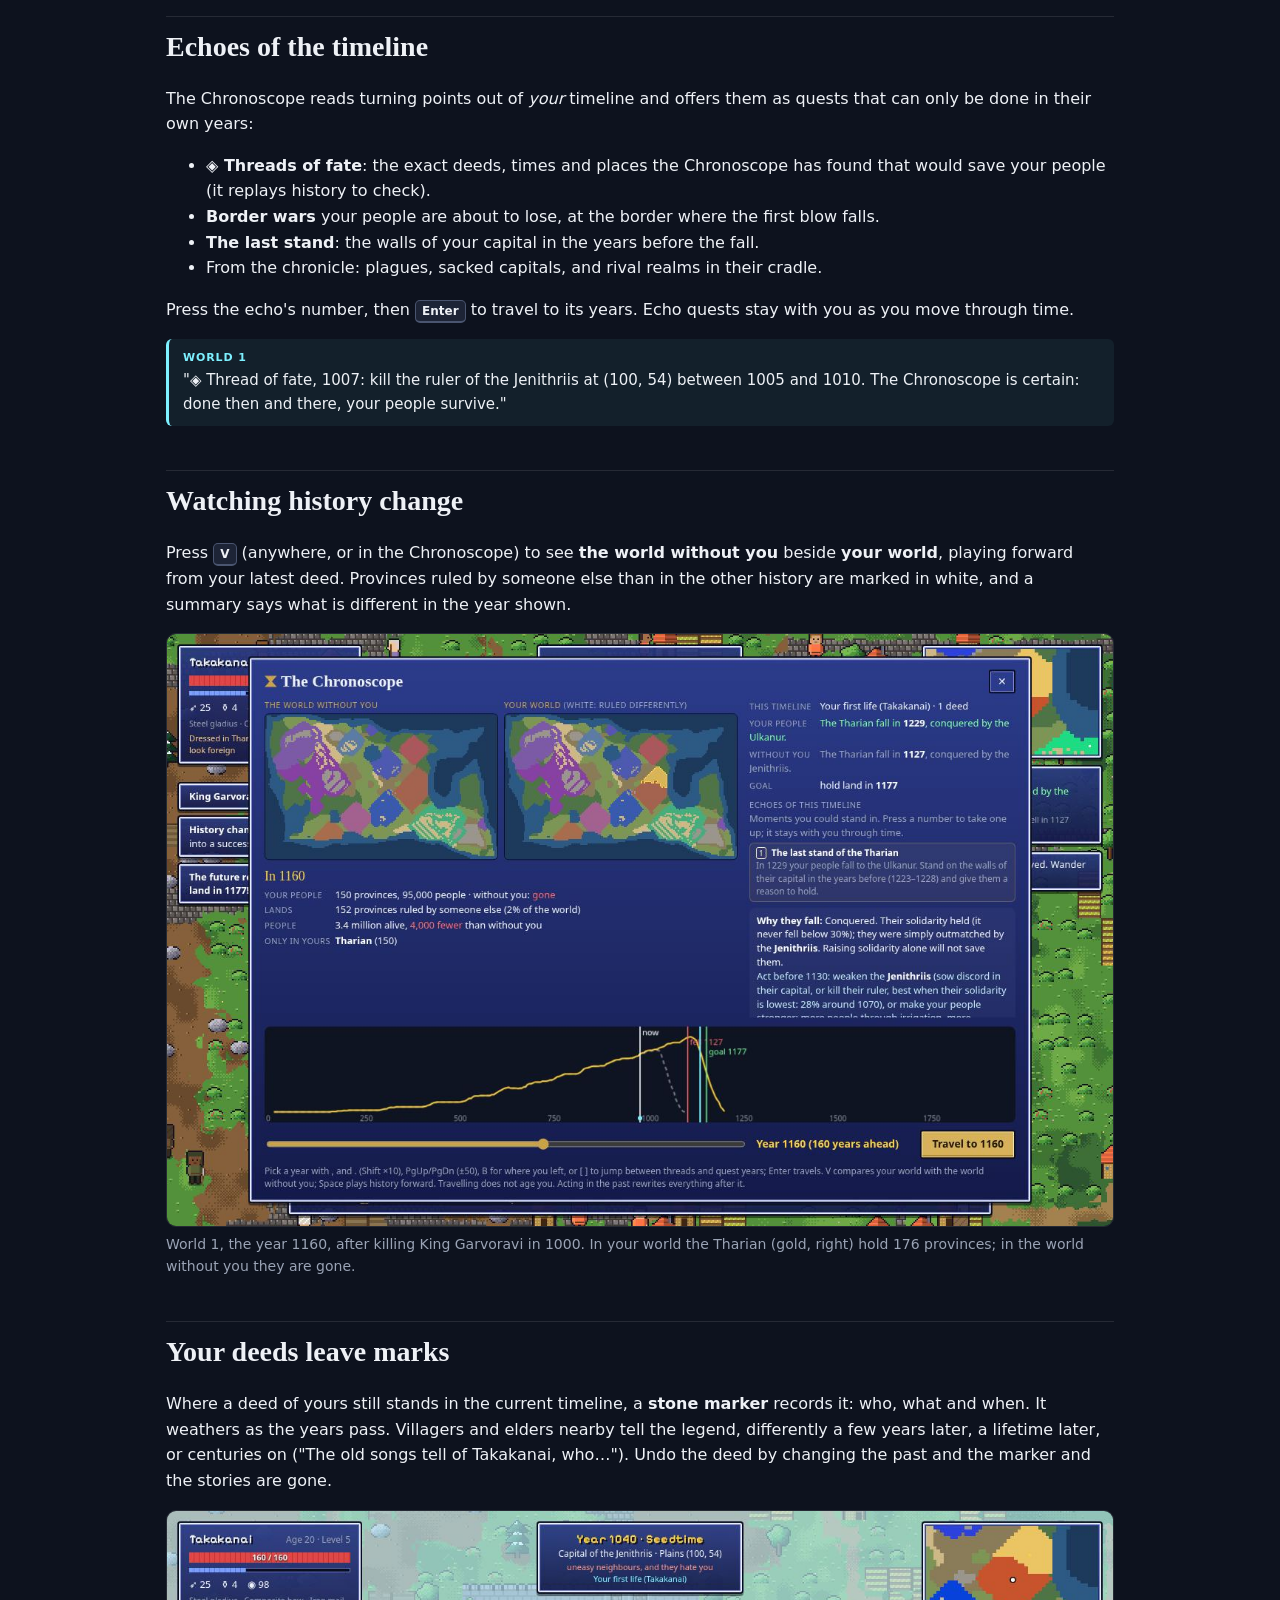
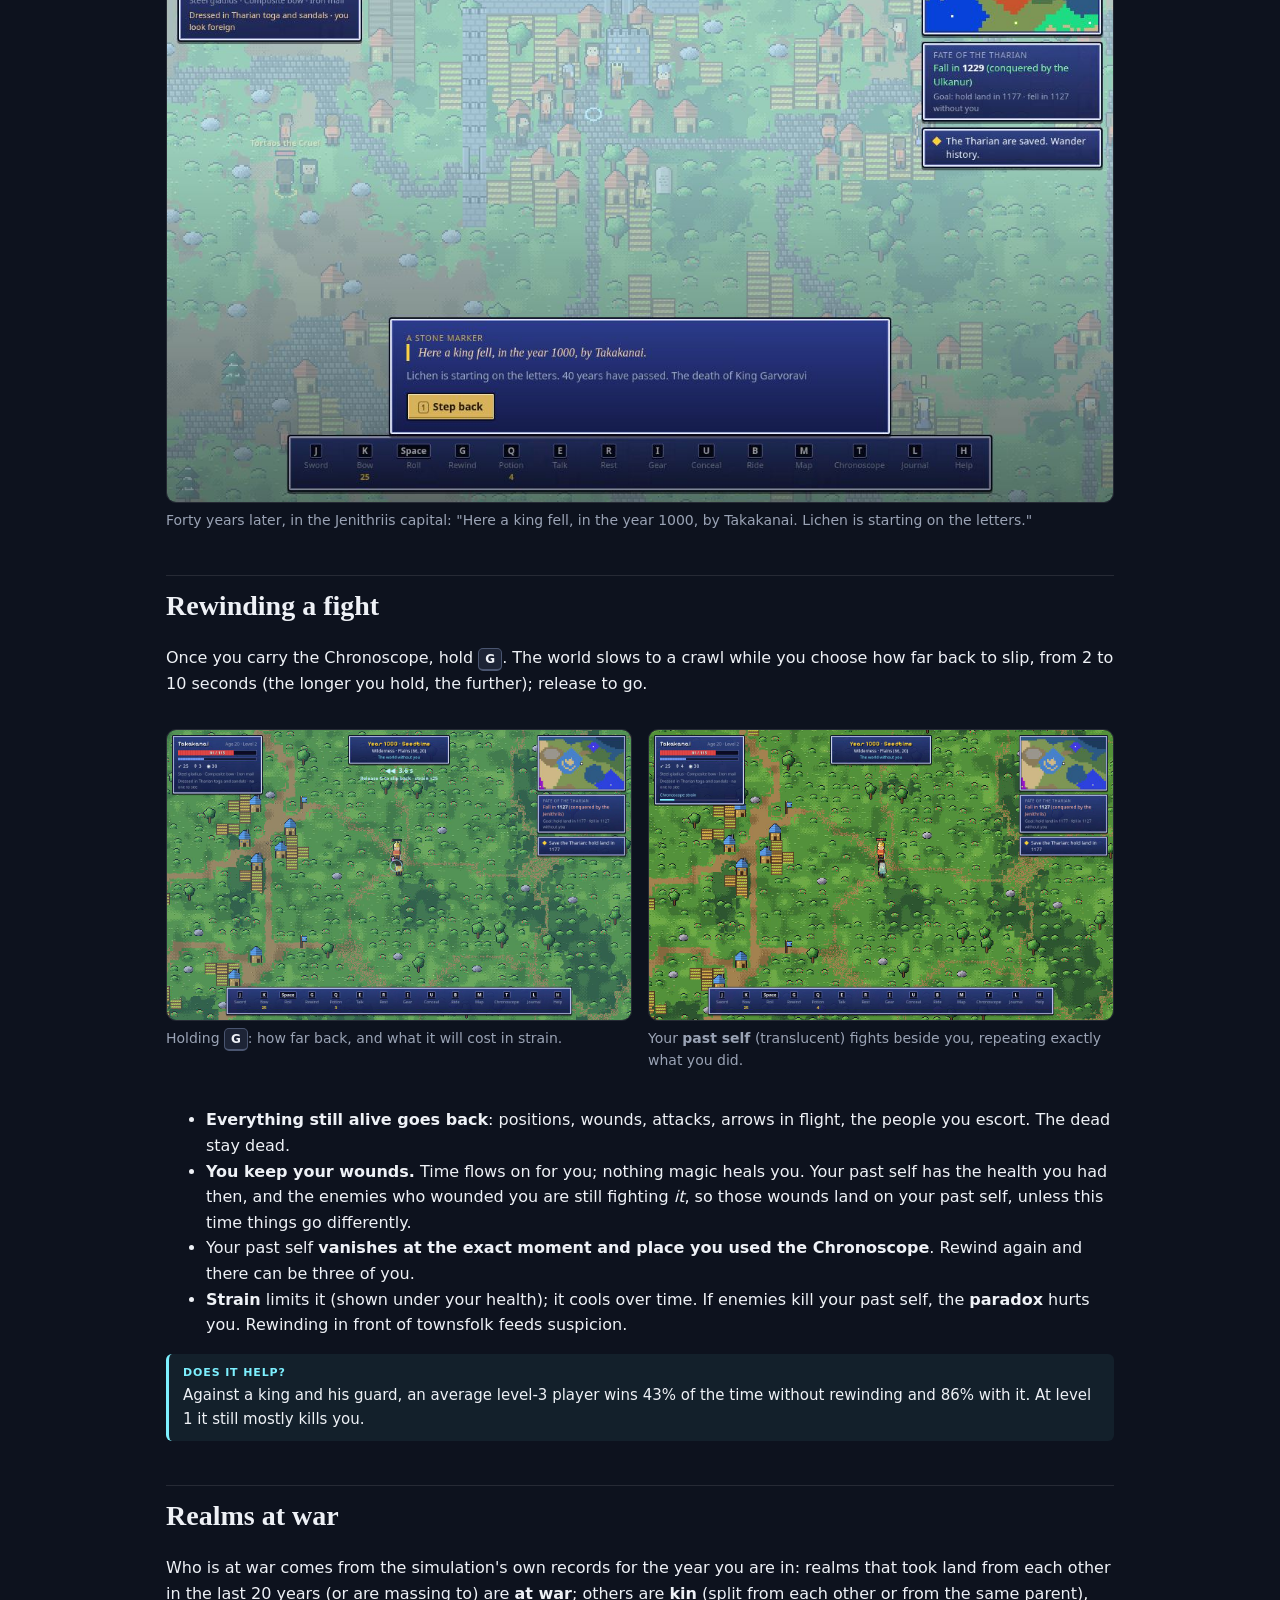
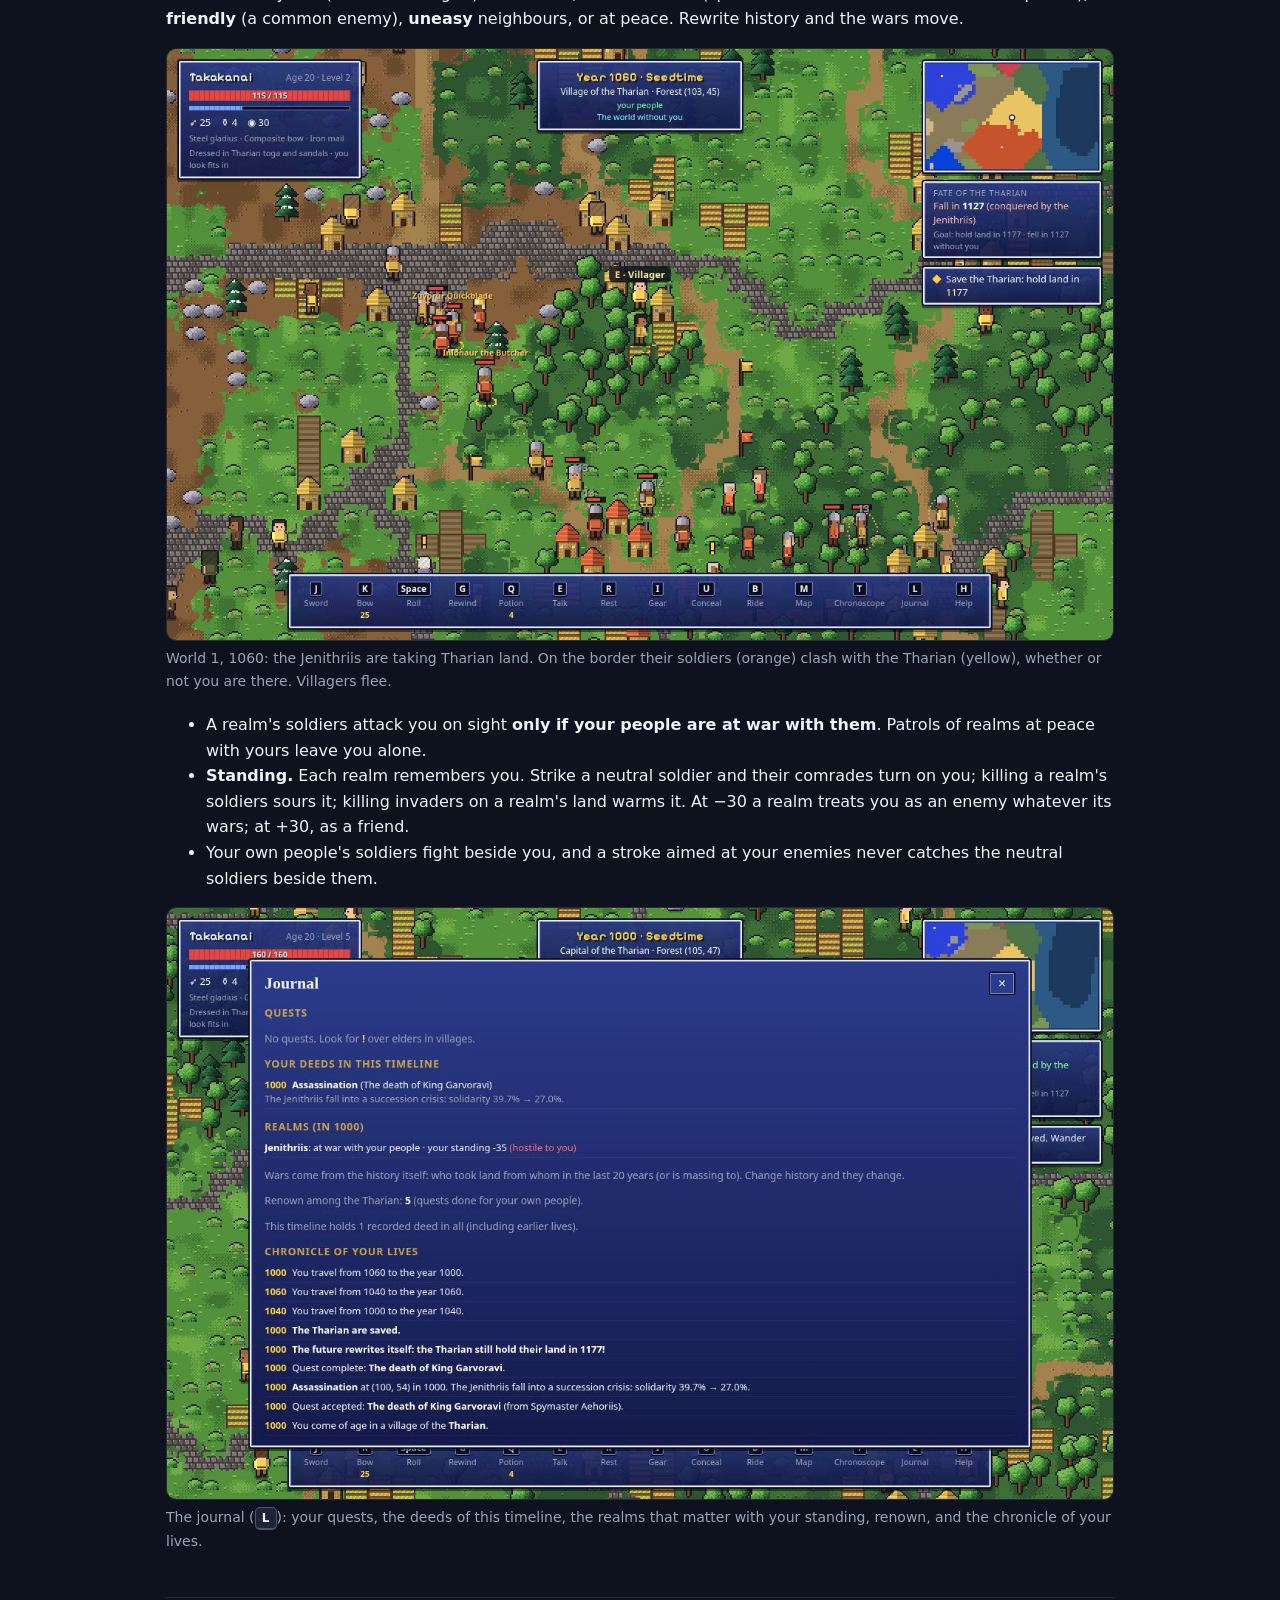
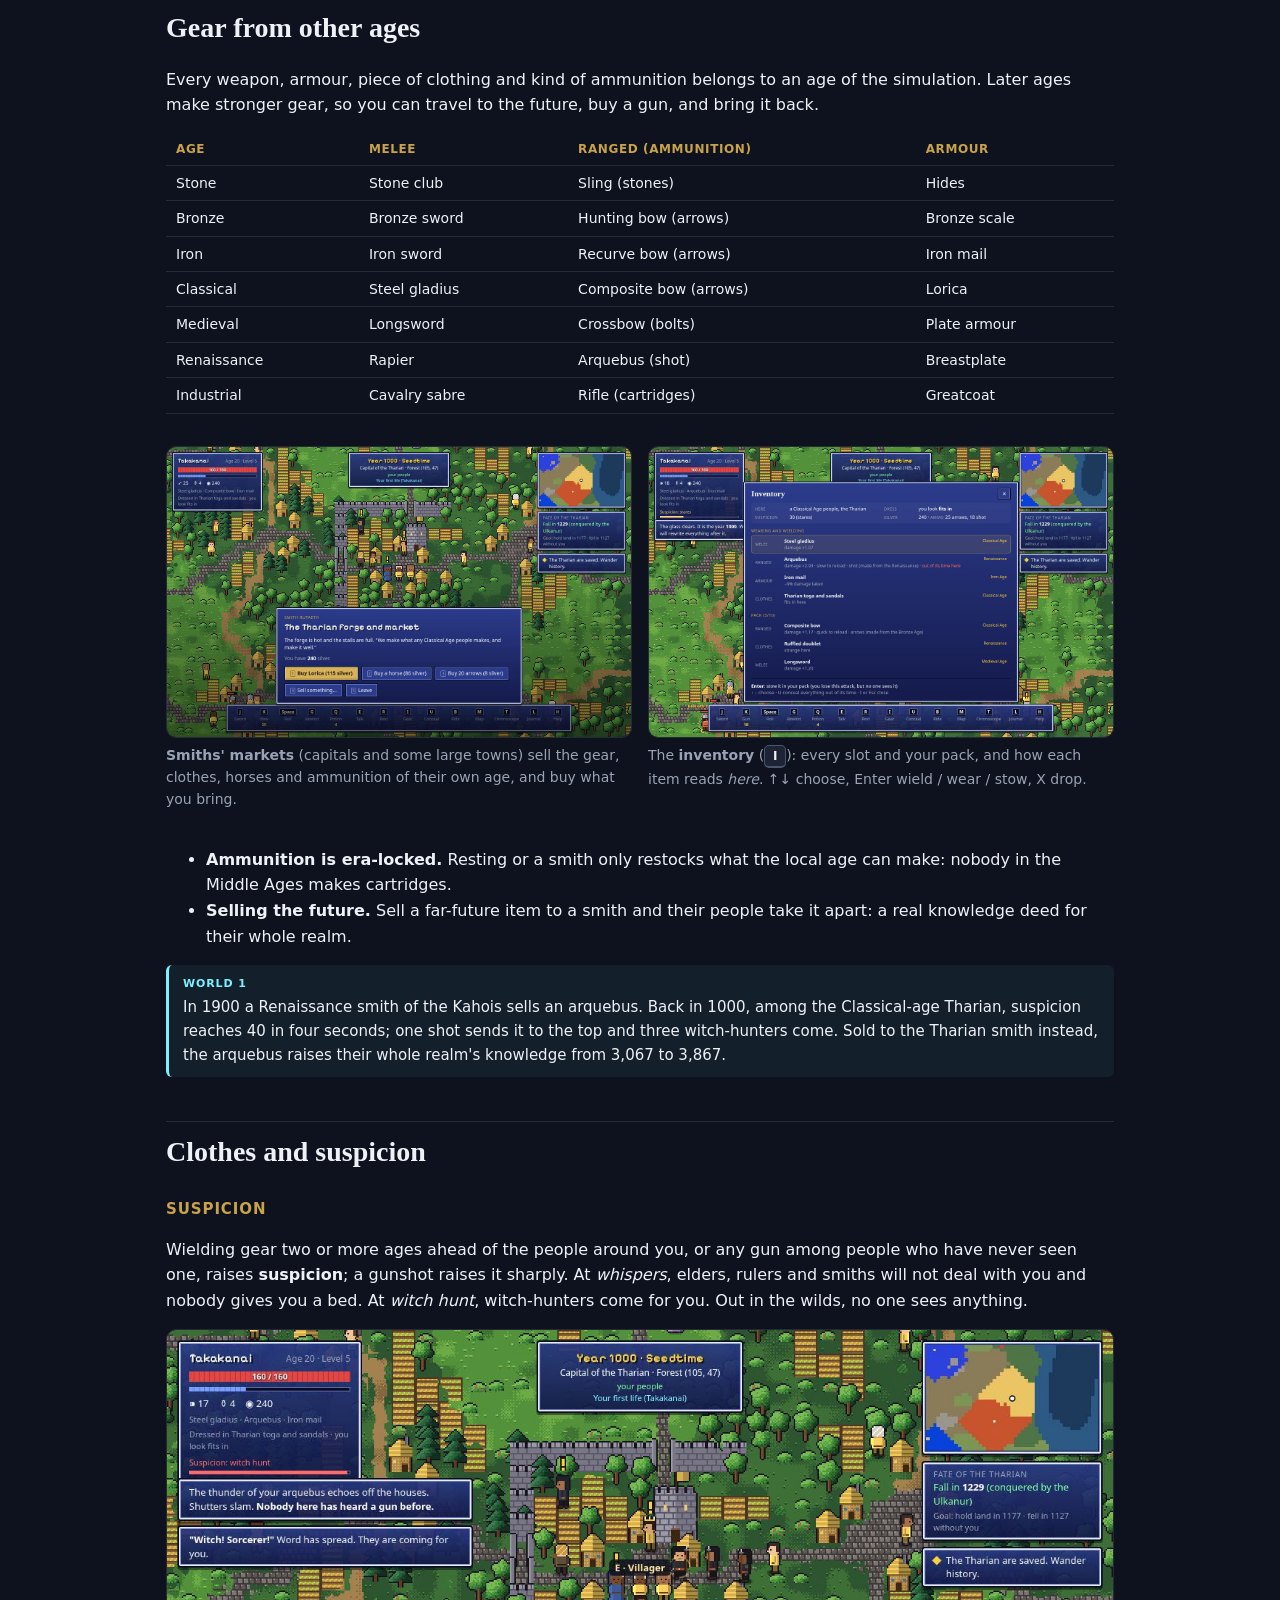
==== commit b7854ca3: "Village life driven by the timeline; smoother rendering; 16-bit only - Village life (js/rpg/life.js)" ====
--- a/guide.html
+++ b/guide.html
@@ -112,7 +112,6 @@
         <tr><td><kbd>L</kbd></td><td>Journal</td></tr>
         <tr><td><kbd>P</kbd> / <kbd>Esc</kbd></td><td>Pause: save, load, return to the title</td></tr>
         <tr><td><kbd>H</kbd></td><td>Help</td></tr>
-        <tr><td><kbd>F2</kbd></td><td>Switch between 16-bit and classic graphics</td></tr>
         <tr><td>In dialogs</td><td><kbd>1</kbd>–<kbd>9</kbd> choose, <kbd>Enter</kbd> or <kbd>E</kbd> accept, <kbd>Esc</kbd> decline</td></tr>
       </table>
     </section>
@@ -120,12 +119,20 @@
     <section id="world">
       <h2>Exploring the world</h2>
       <p>Every province of the simulated map is a walkable area: villages whose size follows their real population, fields, forests, rivers you can ford, roads between provinces, and castles in capitals. When history changes, the land changes with it.</p>
+      <h3>Village life</h3>
+      <p>Villagers have trades and do the work that makes the history you see. The game reads each village's future from the timeline, a year and three years ahead, and they act on it:</p>
+      <ul>
+        <li><b>Growing villages build.</b> A house that will exist next year is being raised now, on the very spot it will stand: timber hauled from the woods, a frame, then the roof. When the year turns, it is there.</li>
+        <li><b>Farmers work the soil while it feeds them.</b> They hoe in spring and reap and carry sheaves at harvest. When the soil is spent they warn that the harvest will fail; in a famine the fields lie dead and people glean and forage. Shrinking villages see families pack up and leave.</li>
+        <li><b>War and plague change the day.</b> At war, villagers drill with spears on the green. A village that will be conquered drives stakes on the side the enemy will come from. With plague, the sick sit on their doorsteps and neighbours bring water.</li>
+        <li><b>Solidarity shows.</b> Proud realms hold festivals; bitter ones quarrel. Stand near two villagers talking and you will overhear what is really happening to them. They wave if you look like one of them, and eye you warily if you do not.</li>
+      </ul>
+      <p>Change history and their work changes with it. A short rewind (<kbd>G</kbd>) turns back their work too.</p>
       <h3>Roads, borders and seasons</h3>
       <ul>
         <li><b>Roads follow history.</b> The footpaths between provinces never move, so the land always stays walkable, but what they are made of does: a trodden path in the wilds, a dirt road through villages, and <b>cobbled highways</b> from each capital to its large towns once a realm reaches the Classical age (<b>paved</b> from the Renaissance). When a capital moves, the highways move with it.</li>
         <li><b>Borders are banners.</b> Where a road crosses into a realm, its banner stands beside the road.</li>
         <li><b>Seasons change the land.</b> Leaves turn and fall in autumn; in winter snow covers the ground and roofs, trees go bare and windows glow. Spring brings butterflies, and chimneys smoke all year.</li>
-        <li><b>Two looks.</b> The world is drawn in 16-bit pixel art by default. Press <kbd>F2</kbd> (or use the pause menu) to switch to the classic smooth style and back.</li>
       </ul>
       <figure><img src="guide/explore.jpg" alt="A Tharian village with houses, fields, villagers and an elder marked with an exclamation point" loading="lazy"><figcaption>A Tharian forest village. Elders with a gold <b class="gold">!</b> have work for you; a cyan <b style="color:#7df0ff">?</b> means someone is waiting for you to turn a quest in.</figcaption></figure>
       <h3>The screen</h3>
